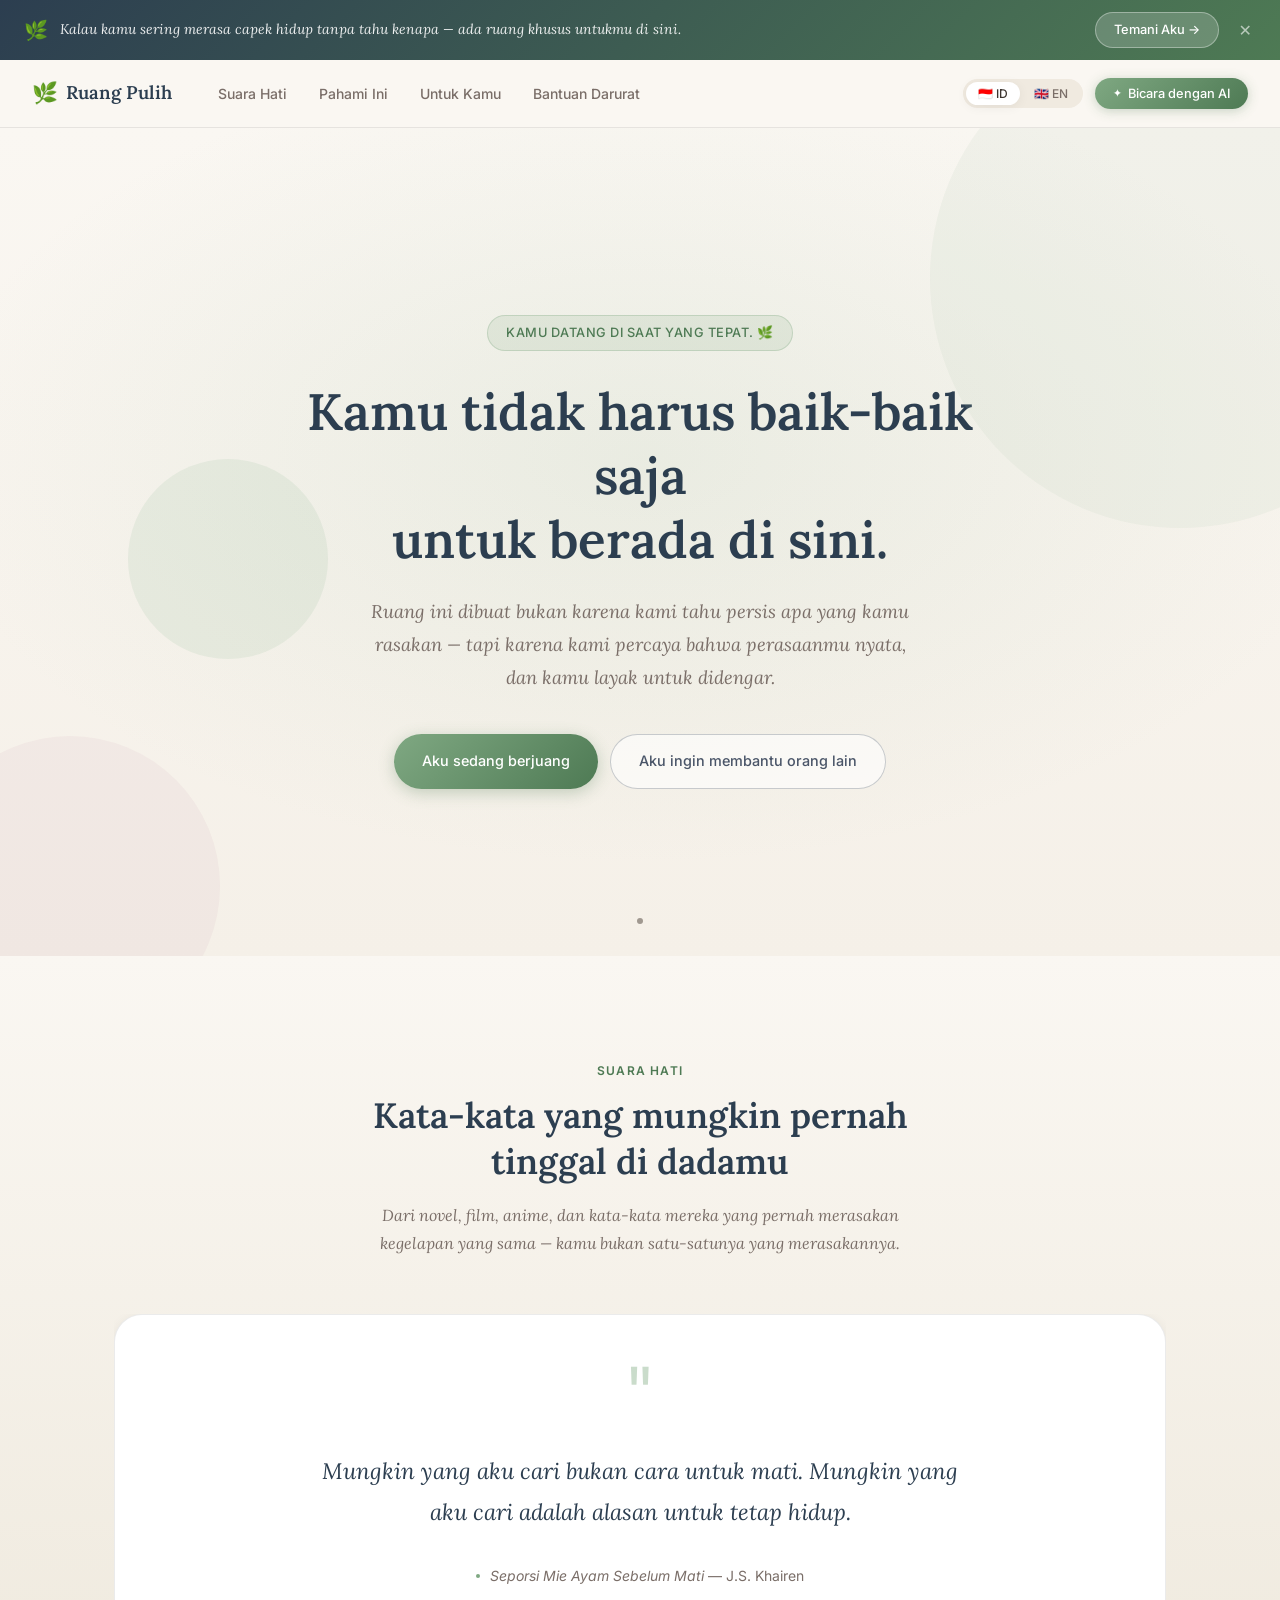
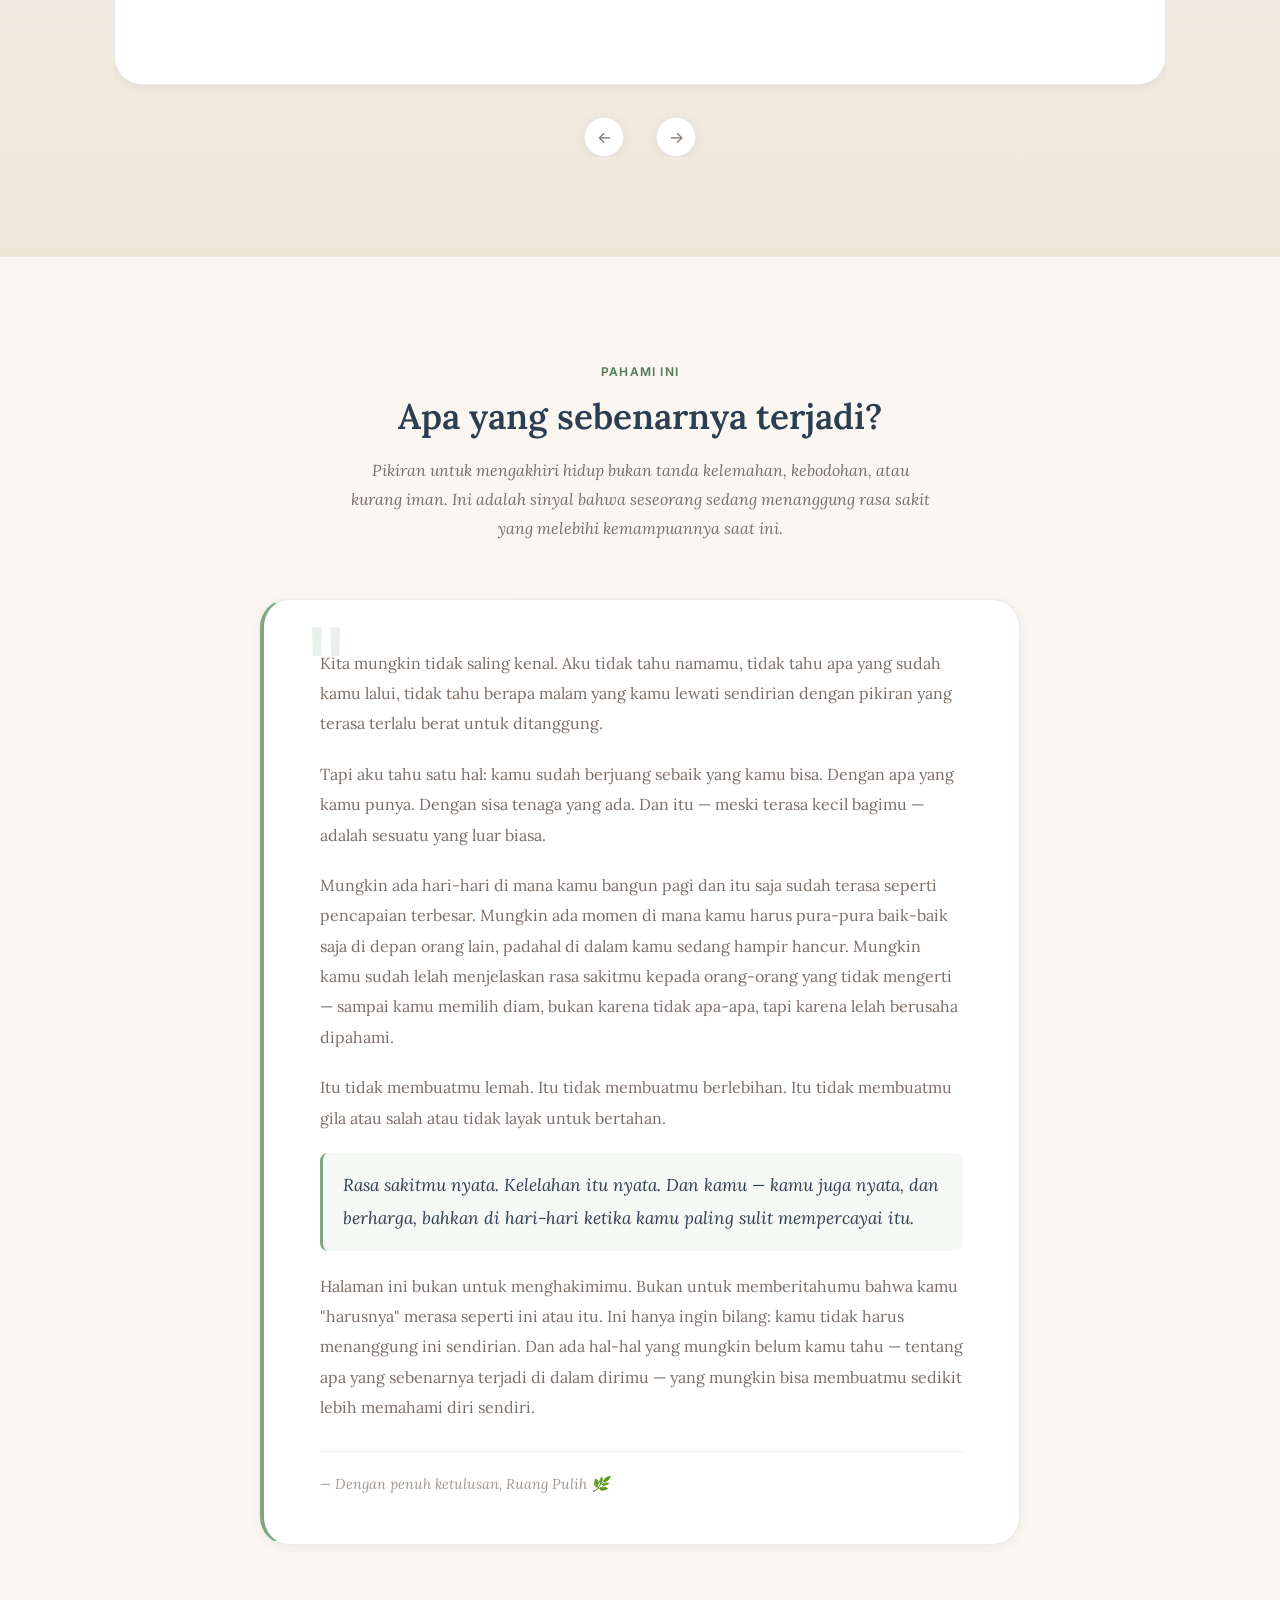
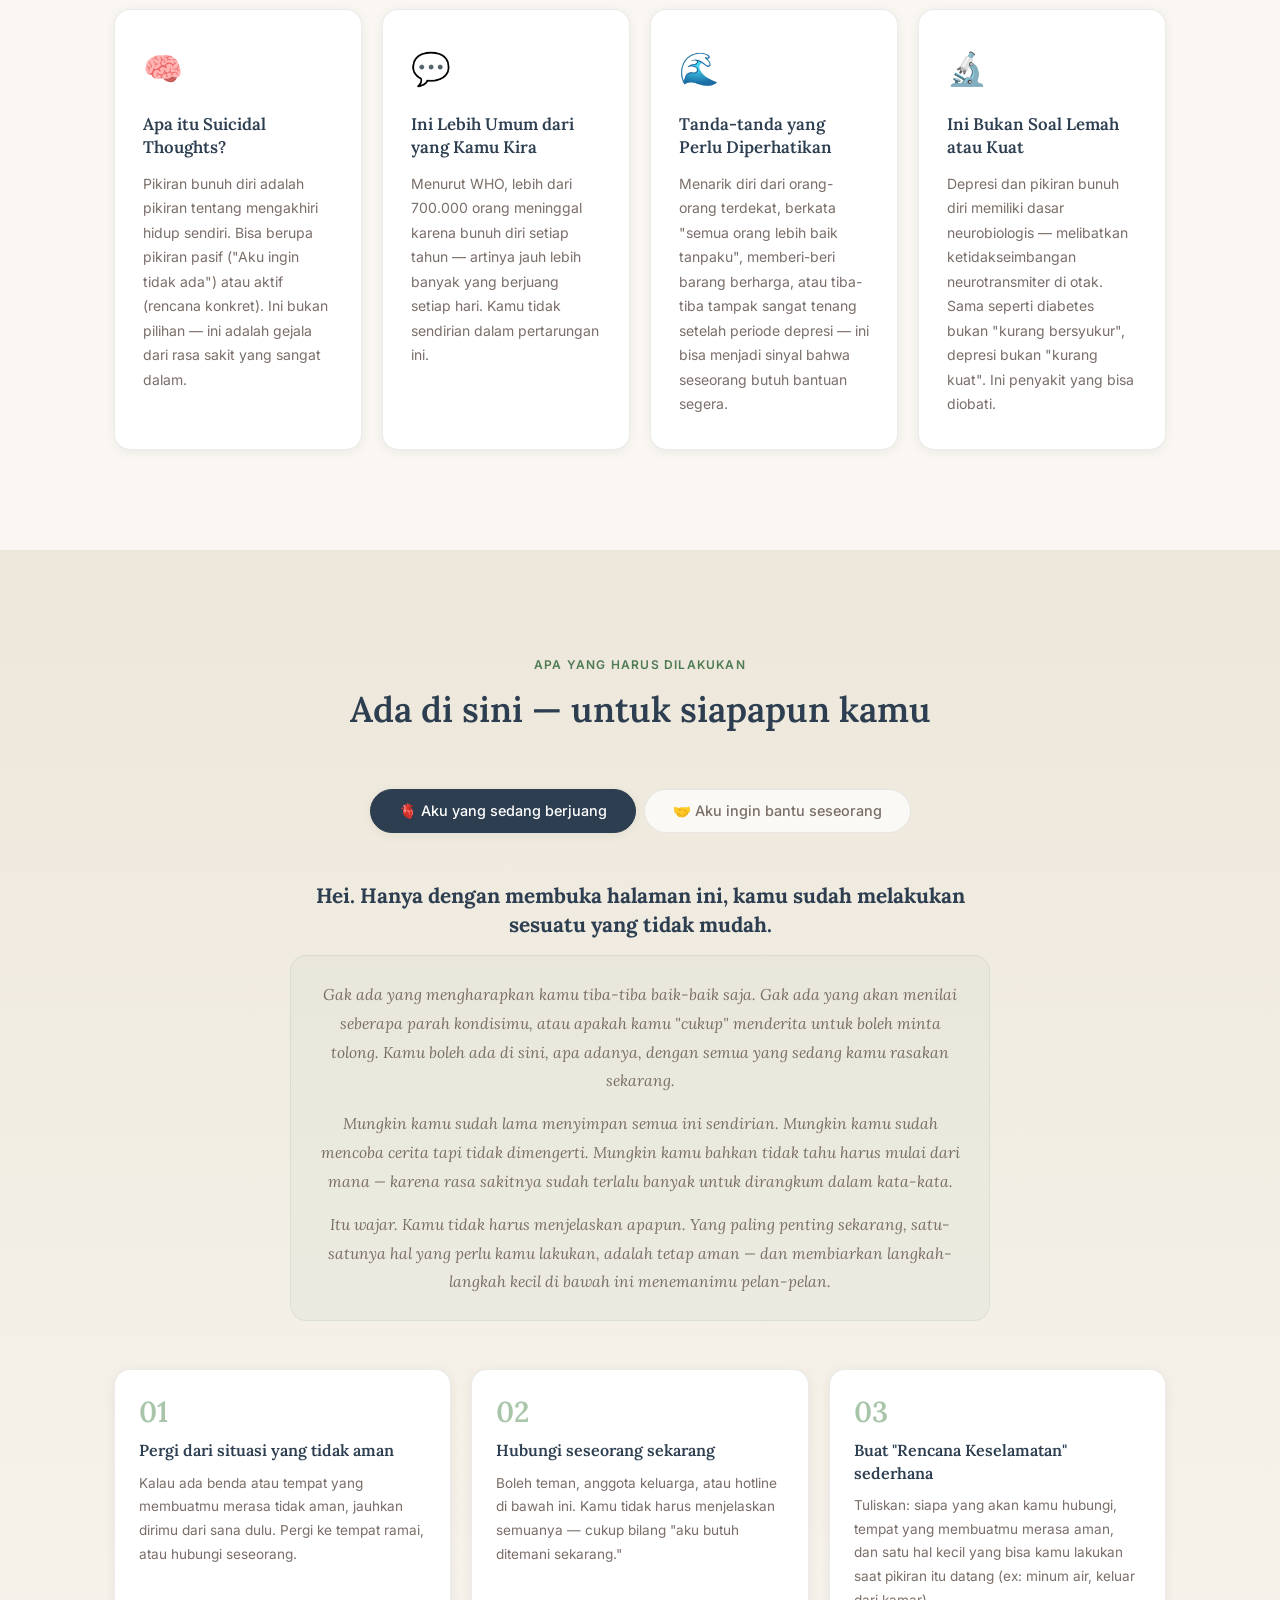
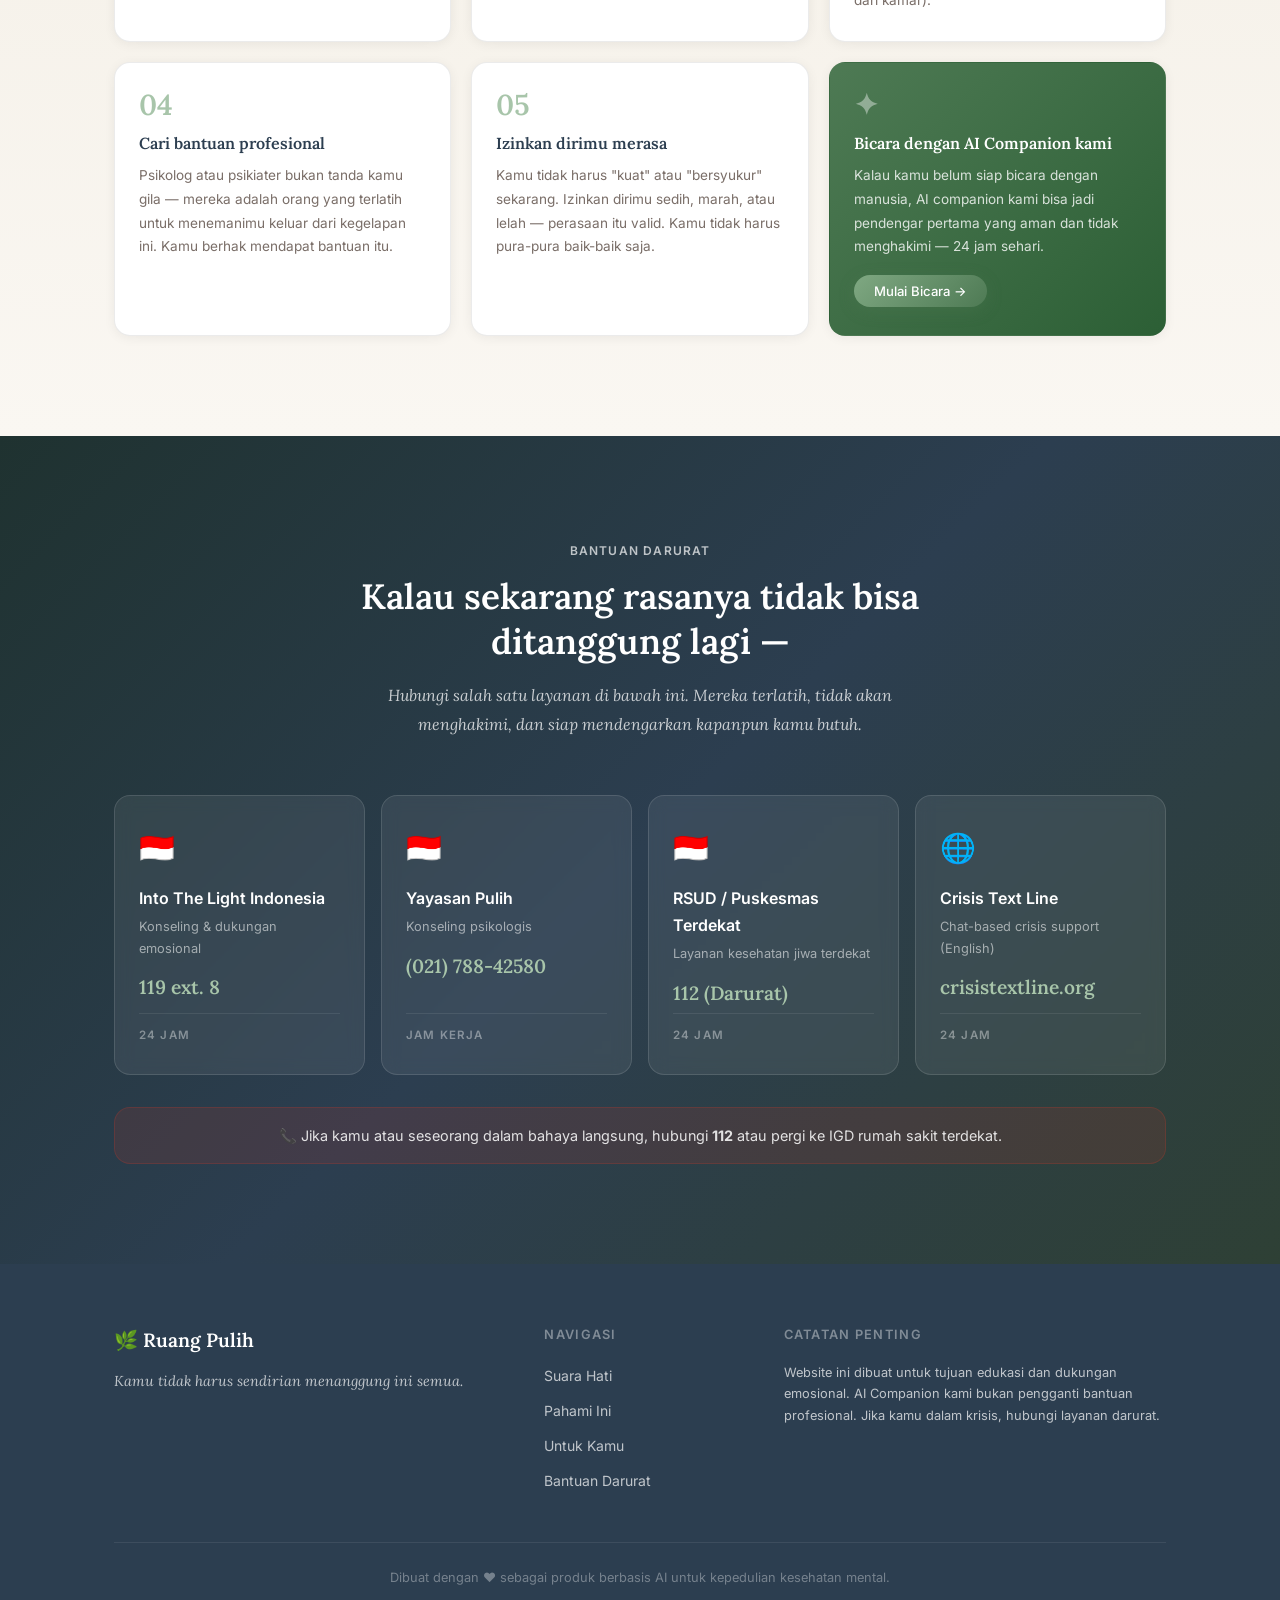
==== index.html @ d2ec0f0b "test live auto update" ====
<!DOCTYPE html>
<html lang="id">
<head>
  <meta charset="UTF-8" />
  <meta name="viewport" content="width=device-width, initial-scale=1.0"/>
  <title id="page-title">Ruang Pulih — Kamu Tidak Sendiri</title>
  <link rel="preconnect" href="https://fonts.googleapis.com">
  <link href="https://fonts.googleapis.com/css2?family=Lora:ital,wght@0,400;0,600;1,400&family=Inter:wght@300;400;500;600&display=swap" rel="stylesheet">
  <link rel="stylesheet" href="style.css">
</head>
<body>

  <!-- =============================================
       PASSIVE SUICIDAL THOUGHTS BANNER (PLACEHOLDER)
       ============================================= -->
  <div id="passive-banner" class="passive-banner">
    <div class="passive-banner__inner">
      <span class="passive-banner__icon">🌿</span>
      <p class="passive-banner__text" data-id="banner-text">
        Kalau kamu sering merasa capek hidup tanpa tahu kenapa — ada ruang khusus untukmu di sini.
      </p>
      <a href="/companion" class="passive-banner__btn" id="passive-banner-btn" data-id="banner-btn">
        Temani Aku →
      </a>
    </div>
    <button class="passive-banner__close" id="banner-close" aria-label="Tutup">✕</button>
  </div>

  <!-- =============================================
       NAVBAR
       ============================================= -->
  <nav class="navbar" id="navbar">
    <div class="navbar__logo">
      <span class="logo-leaf">🌿</span>
      <span class="logo-text">Ruang Pulih</span>
    </div>
    <ul class="navbar__links">
      <li><a href="#section-quotes" data-id="nav-quotes">Suara Hati</a></li>
      <li><a href="#section-edu" data-id="nav-edu">Pahami Ini</a></li>
      <li><a href="#section-forothers" data-id="nav-forothers">Untuk Kamu</a></li>
      <li><a href="#section-hotline" data-id="nav-hotline">Bantuan Darurat</a></li>
    </ul>
    <div class="navbar__actions">
      <!-- Language Toggle -->
      <div class="lang-toggle" id="lang-toggle" title="Ganti Bahasa / Switch Language">
        <button class="lang-btn active" id="btn-id" onclick="setLang('id')">🇮🇩 ID</button>
        <button class="lang-btn" id="btn-en" onclick="setLang('en')">🇬🇧 EN</button>
      </div>
      <!-- AI Chat Button -->
      <button class="ai-chat-trigger" id="ai-chat-trigger" data-id="ai-btn">
        <span>✦</span> <span data-id="ai-btn-label">Bicara dengan AI</span>
      </button>
    </div>
    <button class="navbar__hamburger" id="hamburger">☰</button>
  </nav>

  <!-- Mobile Menu -->
  <div class="mobile-menu" id="mobile-menu">
    <ul>
      <li><a href="#section-quotes" data-id="nav-quotes">Suara Hati</a></li>
      <li><a href="#section-edu" data-id="nav-edu">Pahami Ini</a></li>
      <li><a href="#section-forothers" data-id="nav-forothers">Untuk Kamu</a></li>
      <li><a href="#section-hotline" data-id="nav-hotline">Bantuan Darurat</a></li>
    </ul>
    <div class="mobile-lang">
      <button onclick="setLang('id')">🇮🇩 Bahasa Indonesia</button>
      <button onclick="setLang('en')">🇬🇧 English</button>
    </div>
  </div>

  <!-- =============================================
       HERO SECTION
       ============================================= -->
  <section class="hero" id="home">
    <div class="hero__bg-circles">
      <div class="circle c1"></div>
      <div class="circle c2"></div>
      <div class="circle c3"></div>
    </div>
    <div class="hero__content">
      <div class="hero__tag" data-id="hero-tag">Kamu datang di saat yang tepat. 🌿</div>
      <h1 class="hero__title" data-id="hero-title">
        Kamu tidak harus baik-baik saja<br>untuk berada di sini.
      </h1>
      <p class="hero__subtitle" data-id="hero-subtitle">
        Ruang ini dibuat bukan karena kami tahu persis apa yang kamu rasakan —
        tapi karena kami percaya bahwa perasaanmu nyata, dan kamu layak untuk didengar.
      </p>
      <div class="hero__cta-group">
        <a href="#section-forothers" class="btn btn--primary" data-id="hero-cta1">Aku sedang berjuang</a>
        <a href="#section-forothers" class="btn btn--ghost" data-id="hero-cta2">Aku ingin membantu orang lain</a>
      </div>
    </div>
    <div class="hero__scroll-hint">
      <span class="scroll-dot"></span>
    </div>
  </section>

  <!-- =============================================
       QUOTES SECTION
       ============================================= -->
  <section class="section-quotes" id="section-quotes">
    <div class="container">
      <div class="section-header">
        <div class="section-label" data-id="quotes-label">Suara Hati</div>
        <h2 class="section-title" data-id="quotes-title">
          Kata-kata yang mungkin pernah tinggal di dadamu
        </h2>
        <p class="section-desc" data-id="quotes-desc">
          Dari novel, film, anime, dan kata-kata mereka yang pernah merasakan kegelapan yang sama —
          kamu bukan satu-satunya yang merasakannya.
        </p>
      </div>

      <div class="quotes-carousel">
        <div class="quotes-track" id="quotes-track">

          <!-- Quote 1 — Seporsi Mie Ayam Sebelum Mati -->
          <div class="quote-card">
            <div class="quote-card__icon">"</div>
            <p class="quote-card__text" data-id="q1-text">
              Mungkin yang aku cari bukan cara untuk mati.
              Mungkin yang aku cari adalah alasan untuk tetap hidup.
            </p>
            <div class="quote-card__source">
              <span class="source-dot"></span>
              <span data-id="q1-src"><em>Seporsi Mie Ayam Sebelum Mati</em> — J.S. Khairen</span>
            </div>
          </div>

          <!-- Quote 2 — Your Lie in April (Shigatsu wa Kimi no Uso) -->
          <div class="quote-card">
            <div class="quote-card__icon">"</div>
            <p class="quote-card__text" data-id="q2-text">
              Aku merasa seperti tenggelam di bawah cahaya bulan —
              terlihat cantik dari jauh, tapi tak ada yang tahu betapa dinginnya air di sini.
            </p>
            <div class="quote-card__source">
              <span class="source-dot"></span>
              <span data-id="q2-src"><em>Your Lie in April</em> — Kaori Miyazono</span>
            </div>
          </div>

          <!-- Quote 3 — The Perks of Being a Wallflower -->
          <div class="quote-card">
            <div class="quote-card__icon">"</div>
            <p class="quote-card__text" data-id="q3-text">
              Bahkan di tengah segalanya yang terasa hancur,
              kamu masih ada di sini. Dan itu bukan hal kecil.
            </p>
            <div class="quote-card__source">
              <span class="source-dot"></span>
              <span data-id="q3-src"><em>The Perks of Being a Wallflower</em> — Stephen Chbosky</span>
            </div>
          </div>

          <!-- Quote 4 — Fyodor Dostoevsky -->
          <div class="quote-card">
            <div class="quote-card__icon">"</div>
            <p class="quote-card__text" data-id="q4-text">
              Mencintai kehidupan lebih dari maknanya —
              itulah setengah dari keberanian yang kamu butuhkan untuk terus berjalan.
            </p>
            <div class="quote-card__source">
              <span class="source-dot"></span>
              <span data-id="q4-src"><em>The Brothers Karamazov</em> — Fyodor Dostoevsky</span>
            </div>
          </div>

          <!-- Quote 5 — Neon Genesis Evangelion -->
          <div class="quote-card">
            <div class="quote-card__icon">"</div>
            <p class="quote-card__text" data-id="q5-text">
              Dunia ini tidak sempurna. Tapi ia masih ada untukmu —
              dan selama itu, kamu masih punya kemungkinan.
            </p>
            <div class="quote-card__source">
              <span class="source-dot"></span>
              <span data-id="q5-src"><em>Neon Genesis Evangelion</em> — Rei Ayanami</span>
            </div>
          </div>

        </div>
        <div class="quotes-nav">
          <button class="q-prev" id="q-prev">←</button>
          <div class="q-dots" id="q-dots"></div>
          <button class="q-next" id="q-next">→</button>
        </div>
      </div>
    </div>
  </section>

  <!-- =============================================
       EDUCATION SECTION
       ============================================= -->
  <section class="section-edu" id="section-edu">
    <div class="container">
      <div class="section-header">
        <div class="section-label" data-id="edu-label">Pahami Ini</div>
        <h2 class="section-title" data-id="edu-title">Apa yang sebenarnya terjadi?</h2>
        <p class="section-desc" data-id="edu-desc">
          Pikiran untuk mengakhiri hidup bukan tanda kelemahan, kebodohan, atau kurang iman.
          Ini adalah sinyal bahwa seseorang sedang menanggung rasa sakit yang melebihi kemampuannya saat ini.
        </p>
      </div>

      <!-- OPEN LETTER BLOCK -->
      <div class="open-letter">
        <div class="open-letter__inner">
          <p class="open-letter__line" data-id="letter-p1">
            Kita mungkin tidak saling kenal. Aku tidak tahu namamu, tidak tahu apa yang sudah kamu lalui, tidak tahu berapa malam yang kamu lewati sendirian dengan pikiran yang terasa terlalu berat untuk ditanggung.
          </p>
          <p class="open-letter__line" data-id="letter-p2">
            Tapi aku tahu satu hal: kamu sudah berjuang sebaik yang kamu bisa. Dengan apa yang kamu punya. Dengan sisa tenaga yang ada. Dan itu — meski terasa kecil bagimu — adalah sesuatu yang luar biasa.
          </p>
          <p class="open-letter__line" data-id="letter-p3">
            Mungkin ada hari-hari di mana kamu bangun pagi dan itu saja sudah terasa seperti pencapaian terbesar. Mungkin ada momen di mana kamu harus pura-pura baik-baik saja di depan orang lain, padahal di dalam kamu sedang hampir hancur. Mungkin kamu sudah lelah menjelaskan rasa sakitmu kepada orang-orang yang tidak mengerti — sampai kamu memilih diam, bukan karena tidak apa-apa, tapi karena lelah berusaha dipahami.
          </p>
          <p class="open-letter__line" data-id="letter-p4">
            Itu tidak membuatmu lemah. Itu tidak membuatmu berlebihan. Itu tidak membuatmu gila atau salah atau tidak layak untuk bertahan.
          </p>
          <p class="open-letter__line open-letter__line--highlight" data-id="letter-p5">
            Rasa sakitmu nyata. Kelelahan itu nyata. Dan kamu — kamu juga nyata, dan berharga, bahkan di hari-hari ketika kamu paling sulit mempercayai itu.
          </p>
          <p class="open-letter__line" data-id="letter-p6">
            Halaman ini bukan untuk menghakimimu. Bukan untuk memberitahumu bahwa kamu "harusnya" merasa seperti ini atau itu. Ini hanya ingin bilang: kamu tidak harus menanggung ini sendirian. Dan ada hal-hal yang mungkin belum kamu tahu — tentang apa yang sebenarnya terjadi di dalam dirimu — yang mungkin bisa membuatmu sedikit lebih memahami diri sendiri.
          </p>
          <div class="open-letter__sig" data-id="letter-sig">— Dengan penuh ketulusan, Ruang Pulih 🌿</div>
        </div>
      </div>

      <div class="edu-cards">
        <div class="edu-card" data-delay="0">
          <div class="edu-card__icon">🧠</div>
          <h3 data-id="edu1-title">Apa itu Suicidal Thoughts?</h3>
          <p data-id="edu1-desc">
            Pikiran bunuh diri adalah pikiran tentang mengakhiri hidup sendiri. Bisa berupa pikiran pasif
            ("Aku ingin tidak ada") atau aktif (rencana konkret). Ini bukan pilihan — ini adalah gejala
            dari rasa sakit yang sangat dalam.
          </p>
        </div>
        <div class="edu-card" data-delay="100">
          <div class="edu-card__icon">💬</div>
          <h3 data-id="edu2-title">Ini Lebih Umum dari yang Kamu Kira</h3>
          <p data-id="edu2-desc">
            Menurut WHO, lebih dari 700.000 orang meninggal karena bunuh diri setiap tahun —
            artinya jauh lebih banyak yang berjuang setiap hari. Kamu tidak sendirian dalam pertarungan ini.
          </p>
        </div>
        <div class="edu-card" data-delay="200">
          <div class="edu-card__icon">🌊</div>
          <h3 data-id="edu3-title">Tanda-tanda yang Perlu Diperhatikan</h3>
          <p data-id="edu3-desc">
            Menarik diri dari orang-orang terdekat, berkata "semua orang lebih baik tanpaku",
            memberi-beri barang berharga, atau tiba-tiba tampak sangat tenang setelah periode depresi —
            ini bisa menjadi sinyal bahwa seseorang butuh bantuan segera.
          </p>
        </div>
        <div class="edu-card" data-delay="300">
          <div class="edu-card__icon">🔬</div>
          <h3 data-id="edu4-title">Ini Bukan Soal Lemah atau Kuat</h3>
          <p data-id="edu4-desc">
            Depresi dan pikiran bunuh diri memiliki dasar neurobiologis — melibatkan ketidakseimbangan
            neurotransmiter di otak. Sama seperti diabetes bukan "kurang bersyukur",
            depresi bukan "kurang kuat". Ini penyakit yang bisa diobati.
          </p>
        </div>
      </div>
    </div>
  </section>

  <!-- =============================================
       FOR OTHERS / FOR SELF — DUAL TABS SECTION
       ============================================= -->
  <section class="section-forothers" id="section-forothers">
    <div class="container">
      <div class="section-header">
        <div class="section-label" data-id="action-label">Apa yang Harus Dilakukan</div>
        <h2 class="section-title" data-id="action-title">Ada di sini — untuk siapapun kamu</h2>
      </div>

      <div class="tab-group">
        <div class="tab-btns">
          <button class="tab-btn active" id="tab-self" onclick="switchTab('self')" data-id="tab-self-label">
            🫀 Aku yang sedang berjuang
          </button>
          <button class="tab-btn" id="tab-others" onclick="switchTab('others')" data-id="tab-others-label">
            🤝 Aku ingin bantu seseorang
          </button>
        </div>

        <!-- TAB: SELF -->
        <div class="tab-content active" id="tab-content-self">
          <div class="tab-content__intro tab-content__intro--wide">
            <h3 data-id="self-intro-title">Hei. Hanya dengan membuka halaman ini, kamu sudah melakukan sesuatu yang tidak mudah.</h3>
            <div class="self-intro-body">
              <p data-id="self-intro-p1">
                Gak ada yang mengharapkan kamu tiba-tiba baik-baik saja. Gak ada yang akan menilai seberapa parah kondisimu, atau apakah kamu "cukup" menderita untuk boleh minta tolong. Kamu boleh ada di sini, apa adanya, dengan semua yang sedang kamu rasakan sekarang.
              </p>
              <p data-id="self-intro-p2">
                Mungkin kamu sudah lama menyimpan semua ini sendirian. Mungkin kamu sudah mencoba cerita tapi tidak dimengerti. Mungkin kamu bahkan tidak tahu harus mulai dari mana — karena rasa sakitnya sudah terlalu banyak untuk dirangkum dalam kata-kata.
              </p>
              <p data-id="self-intro-p3">
                Itu wajar. Kamu tidak harus menjelaskan apapun. Yang paling penting sekarang, satu-satunya hal yang perlu kamu lakukan, adalah tetap aman — dan membiarkan langkah-langkah kecil di bawah ini menemanimu pelan-pelan.
              </p>
            </div>
          </div>
          <div class="steps-grid">
            <div class="step-card">
              <div class="step-num">01</div>
              <h4 data-id="self-s1-title">Pergi dari situasi yang tidak aman</h4>
              <p data-id="self-s1-desc">Kalau ada benda atau tempat yang membuatmu merasa tidak aman, jauhkan dirimu dari sana dulu. Pergi ke tempat ramai, atau hubungi seseorang.</p>
            </div>
            <div class="step-card">
              <div class="step-num">02</div>
              <h4 data-id="self-s2-title">Hubungi seseorang sekarang</h4>
              <p data-id="self-s2-desc">Boleh teman, anggota keluarga, atau hotline di bawah ini. Kamu tidak harus menjelaskan semuanya — cukup bilang "aku butuh ditemani sekarang."</p>
            </div>
            <div class="step-card">
              <div class="step-num">03</div>
              <h4 data-id="self-s3-title">Buat "Rencana Keselamatan" sederhana</h4>
              <p data-id="self-s3-desc">Tuliskan: siapa yang akan kamu hubungi, tempat yang membuatmu merasa aman, dan satu hal kecil yang bisa kamu lakukan saat pikiran itu datang (ex: minum air, keluar dari kamar).</p>
            </div>
            <div class="step-card">
              <div class="step-num">04</div>
              <h4 data-id="self-s4-title">Cari bantuan profesional</h4>
              <p data-id="self-s4-desc">Psikolog atau psikiater bukan tanda kamu gila — mereka adalah orang yang terlatih untuk menemanimu keluar dari kegelapan ini. Kamu berhak mendapat bantuan itu.</p>
            </div>
            <div class="step-card">
              <div class="step-num">05</div>
              <h4 data-id="self-s5-title">Izinkan dirimu merasa</h4>
              <p data-id="self-s5-desc">Kamu tidak harus "kuat" atau "bersyukur" sekarang. Izinkan dirimu sedih, marah, atau lelah — perasaan itu valid. Kamu tidak harus pura-pura baik-baik saja.</p>
            </div>
            <div class="step-card step-card--highlight">
              <div class="step-num">✦</div>
              <h4 data-id="self-s6-title">Bicara dengan AI Companion kami</h4>
              <p data-id="self-s6-desc">Kalau kamu belum siap bicara dengan manusia, AI companion kami bisa jadi pendengar pertama yang aman dan tidak menghakimi — 24 jam sehari.</p>
              <button class="btn btn--primary btn--sm" onclick="openAIChat()" data-id="self-s6-btn">Mulai Bicara →</button>
            </div>
          </div>
        </div>

        <!-- TAB: OTHERS -->
        <div class="tab-content" id="tab-content-others">
          <div class="tab-content__intro">
            <h3 data-id="others-intro-title">Kamu peduli — dan itu sudah luar biasa.</h3>
            <p data-id="others-intro-desc">
              Tidak mudah menyaksikan seseorang yang kamu sayangi berjuang.
              Berikut adalah hal-hal yang bisa kamu lakukan — dan yang harus kamu hindari.
            </p>
          </div>
          <div class="steps-grid">
            <div class="step-card step-card--do">
              <div class="step-badge step-badge--do">✓ Lakukan</div>
              <h4 data-id="oth-d1-title">Dengarkan tanpa menghakimi</h4>
              <p data-id="oth-d1-desc">Kamu tidak perlu punya jawaban. Cukup ada — tanpa menyela, tanpa memvalidasi, tanpa berkata "tapi kamu punya banyak yang harus disyukuri." Cukup dengarkan.</p>
            </div>
            <div class="step-card step-card--do">
              <div class="step-badge step-badge--do">✓ Lakukan</div>
              <h4 data-id="oth-d2-title">Tanya langsung dan dengan tenang</h4>
              <p data-id="oth-d2-desc">Penelitian membuktikan: menanyakan "apakah kamu punya pikiran untuk menyakiti dirimu sendiri?" tidak memicu pikiran itu. Justru memberinya ruang untuk jujur.</p>
            </div>
            <div class="step-card step-card--do">
              <div class="step-badge step-badge--do">✓ Lakukan</div>
              <h4 data-id="oth-d3-title">Bantu akses bantuan profesional</h4>
              <p data-id="oth-d3-desc">Tawari untuk menemani mereka ke psikolog, atau bantu mereka menghubungi hotline. Kadang hambatan terbesar adalah tidak tahu harus mulai dari mana.</p>
            </div>
            <div class="step-card step-card--dont">
              <div class="step-badge step-badge--dont">✗ Hindari</div>
              <h4 data-id="oth-x1-title">Jangan remehkan atau bandingkan</h4>
              <p data-id="oth-x1-desc">Kalimat seperti "banyak yang lebih susah dari kamu" atau "itu cuma lebay" bisa membuat mereka semakin merasa tidak layak untuk ditolong.</p>
            </div>
            <div class="step-card step-card--dont">
              <div class="step-badge step-badge--dont">✗ Hindari</div>
              <h4 data-id="oth-x2-title">Jangan tinggalkan sendirian jika krisis</h4>
              <p data-id="oth-x2-desc">Kalau kamu merasa mereka dalam bahaya sekarang, jangan pergi. Tetap bersama mereka, atau hubungi layanan darurat jika perlu.</p>
            </div>
            <div class="step-card step-card--dont">
              <div class="step-badge step-badge--dont">✗ Hindari</div>
              <h4 data-id="oth-x3-title">Jangan menanggungnya sendirian</h4>
              <p data-id="oth-x3-desc">Kamu juga berhak mendapat dukungan. Membantu seseorang yang sedang krisis bisa sangat melelahkan — cari komunitas atau konselor untuk dirimu sendiri juga.</p>
            </div>
          </div>
        </div>
      </div>
    </div>
  </section>

  <!-- =============================================
       HOTLINE SECTION
       ============================================= -->
  <section class="section-hotline" id="section-hotline">
    <div class="container">
      <div class="section-header section-header--light">
        <div class="section-label section-label--light" data-id="hotline-label">Bantuan Darurat</div>
        <h2 class="section-title section-title--light" data-id="hotline-title">
          Kalau sekarang rasanya tidak bisa ditanggung lagi —
        </h2>
        <p class="section-desc section-desc--light" data-id="hotline-desc">
          Hubungi salah satu layanan di bawah ini. Mereka terlatih, tidak akan menghakimi,
          dan siap mendengarkan kapanpun kamu butuh.
        </p>
      </div>

      <div class="hotline-cards">
        <div class="hotline-card">
          <div class="hotline-card__flag">🇮🇩</div>
          <div class="hotline-card__info">
            <h4>Into The Light Indonesia</h4>
            <p data-id="hl1-desc">Konseling &amp; dukungan emosional</p>
            <a href="tel:119" class="hotline-num">119 ext. 8</a>
          </div>
          <div class="hotline-card__avail" data-id="hl-24h">24 Jam</div>
        </div>
        <div class="hotline-card">
          <div class="hotline-card__flag">🇮🇩</div>
          <div class="hotline-card__info">
            <h4>Yayasan Pulih</h4>
            <p data-id="hl2-desc">Konseling psikologis</p>
            <a href="tel:+6221788-42580" class="hotline-num">(021) 788-42580</a>
          </div>
          <div class="hotline-card__avail" data-id="hl-office">Jam Kerja</div>
        </div>
        <div class="hotline-card">
          <div class="hotline-card__flag">🇮🇩</div>
          <div class="hotline-card__info">
            <h4>RSUD / Puskesmas Terdekat</h4>
            <p data-id="hl3-desc">Layanan kesehatan jiwa terdekat</p>
            <a href="tel:112" class="hotline-num">112 (Darurat)</a>
          </div>
          <div class="hotline-card__avail" data-id="hl-24h">24 Jam</div>
        </div>
        <div class="hotline-card">
          <div class="hotline-card__flag">🌐</div>
          <div class="hotline-card__info">
            <h4>Crisis Text Line</h4>
            <p data-id="hl4-desc">Chat-based crisis support (English)</p>
            <a href="https://www.crisistextline.org" target="_blank" class="hotline-num">crisistextline.org</a>
          </div>
          <div class="hotline-card__avail" data-id="hl-24h">24 Jam</div>
        </div>
      </div>

      <div class="hotline-note" data-id="hotline-note">
        📞 Jika kamu atau seseorang dalam bahaya langsung, hubungi <strong>112</strong> atau pergi ke IGD rumah sakit terdekat.
      </div>
    </div>
  </section>

  <!-- =============================================
       AI CHAT COMPANION (FLOATING)
       ============================================= -->
  <div class="ai-chat-panel" id="ai-chat-panel">
    <div class="ai-chat__header">
      <div class="ai-chat__title">
        <span class="ai-status-dot"></span>
        <span data-id="ai-panel-title">AI Companion — Ruang Pulih</span>
      </div>
      <button class="ai-chat__close" onclick="closeAIChat()">✕</button>
    </div>
    <div class="ai-chat__messages" id="ai-messages">
      <div class="ai-msg ai-msg--bot">
        <p data-id="ai-welcome">Hei 🌿 Aku di sini. Kamu tidak harus menjelaskan semuanya — ceritakan saja apa yang kamu mau. Aku mendengarkan.</p>
      </div>
    </div>
    <div class="ai-chat__disclaimer" data-id="ai-disclaimer">
      ⚠️ AI ini bukan pengganti bantuan profesional. Jika kamu dalam bahaya, hubungi 119 ext. 8 sekarang.
    </div>
    <div class="ai-chat__input-row">
      <input type="text" id="ai-input" class="ai-chat__input" placeholder="Cerita di sini..." data-id-placeholder="ai-input-placeholder" />
      <button class="ai-chat__send" onclick="sendAIMessage()">↑</button>
    </div>
  </div>

  <!-- Floating AI Button (mobile) -->
  <button class="ai-fab" id="ai-fab" onclick="openAIChat()" aria-label="Buka AI Chat">
    <span>✦</span>
  </button>

  <!-- =============================================
       FOOTER
       ============================================= -->
  <footer class="footer">
    <div class="container">
      <div class="footer__grid">
        <div class="footer__brand">
          <div class="footer__logo">🌿 Ruang Pulih</div>
          <p data-id="footer-tagline">Kamu tidak harus sendirian menanggung ini semua.</p>
        </div>
        <div class="footer__links">
          <h5 data-id="footer-nav-label">Navigasi</h5>
          <ul>
            <li><a href="#section-quotes" data-id="nav-quotes">Suara Hati</a></li>
            <li><a href="#section-edu" data-id="nav-edu">Pahami Ini</a></li>
            <li><a href="#section-forothers" data-id="nav-forothers">Untuk Kamu</a></li>
            <li><a href="#section-hotline" data-id="nav-hotline">Bantuan Darurat</a></li>
          </ul>
        </div>
        <div class="footer__disclaimer">
          <h5 data-id="footer-disc-title">Catatan Penting</h5>
          <p data-id="footer-disc-text">
            Website ini dibuat untuk tujuan edukasi dan dukungan emosional.
            AI Companion kami bukan pengganti bantuan profesional.
            Jika kamu dalam krisis, hubungi layanan darurat.
          </p>
        </div>
      </div>
      <div class="footer__bottom">
        <p data-id="footer-copy">Dibuat dengan ❤️ sebagai produk berbasis AI untuk kepedulian kesehatan mental.</p>
      </div>
    </div>
  </footer>

  <script src="script.js"></script>
</body>
</html>
---- style.css ----
/* ================================================
   RUANG PULIH — Suicide Prevention Website
   CSS Stylesheet
   Palette: Sage greens, dusty mauves, warm creams
   Font: Lora (serif) + Inter (sans)
   ================================================ */

/* ---------- CSS VARIABLES ---------- */
:root {
  --cream:       #FAF7F2;
  --cream-dark:  #F0EAE0;
  --sage:        #7FA882;
  --sage-light:  #A8C5AA;
  --sage-dark:   #4E7A54;
  --mauve:       #A07080;
  --mauve-light: #C9A0B0;
  --navy:        #2C3E50;
  --navy-soft:   #4A5568;
  --text-main:   #3D3530;
  --text-soft:   #7A6E68;
  --text-muted:  #A09890;
  --white:       #FFFFFF;
  --danger:      #C0392B;
  --do-green:    #2E7D52;
  --dont-red:    #9B3A3A;
  --border:      rgba(0,0,0,0.08);
  --shadow-sm:   0 2px 12px rgba(0,0,0,0.06);
  --shadow-md:   0 8px 32px rgba(0,0,0,0.10);
  --shadow-lg:   0 20px 60px rgba(0,0,0,0.14);
  --radius-sm:   8px;
  --radius-md:   16px;
  --radius-lg:   28px;
  --transition:  0.3s ease;
  --font-serif:  'Lora', Georgia, serif;
  --font-sans:   'Inter', system-ui, sans-serif;
}

/* ---------- RESET ---------- */
*, *::before, *::after { box-sizing: border-box; margin: 0; padding: 0; }
html { scroll-behavior: smooth; font-size: 16px; }
body {
  font-family: var(--font-sans);
  background-color: var(--cream);
  color: var(--text-main);
  line-height: 1.7;
  overflow-x: hidden;
}
a { text-decoration: none; color: inherit; }
ul { list-style: none; }
img { max-width: 100%; display: block; }
button { cursor: pointer; border: none; background: none; font-family: inherit; }

/* ---------- CONTAINER ---------- */
.container {
  max-width: 1100px;
  margin: 0 auto;
  padding: 0 24px;
}

/* ================================================
   PASSIVE BANNER
   ================================================ */
.passive-banner {
  position: sticky;
  top: 0;
  z-index: 1000;
  background: linear-gradient(135deg, #2C3E50 0%, #4E7A54 100%);
  display: flex;
  align-items: center;
  justify-content: space-between;
  padding: 12px 24px;
  gap: 16px;
}
.passive-banner__inner {
  display: flex;
  align-items: center;
  gap: 12px;
  flex: 1;
  flex-wrap: wrap;
}
.passive-banner__icon { font-size: 1.2rem; }
.passive-banner__text {
  color: rgba(255,255,255,0.90);
  font-size: 0.875rem;
  font-family: var(--font-serif);
  font-style: italic;
  flex: 1;
  min-width: 200px;
}
.passive-banner__btn {
  background: rgba(255,255,255,0.18);
  border: 1px solid rgba(255,255,255,0.35);
  color: #fff;
  padding: 6px 18px;
  border-radius: 100px;
  font-size: 0.8rem;
  font-weight: 500;
  white-space: nowrap;
  transition: var(--transition);
}
.passive-banner__btn:hover {
  background: rgba(255,255,255,0.30);
  transform: translateX(2px);
}
.passive-banner__close {
  color: rgba(255,255,255,0.6);
  font-size: 1rem;
  padding: 4px;
  line-height: 1;
  transition: var(--transition);
  flex-shrink: 0;
}
.passive-banner__close:hover { color: #fff; }

/* ================================================
   NAVBAR
   ================================================ */
.navbar {
  position: sticky;
  top: 0;
  z-index: 999;
  background: rgba(250, 247, 242, 0.92);
  backdrop-filter: blur(12px);
  -webkit-backdrop-filter: blur(12px);
  border-bottom: 1px solid var(--border);
  display: flex;
  align-items: center;
  padding: 0 32px;
  height: 68px;
  gap: 32px;
}
.navbar__logo {
  display: flex;
  align-items: center;
  gap: 8px;
  font-family: var(--font-serif);
  font-weight: 600;
  font-size: 1.15rem;
  color: var(--navy);
  flex-shrink: 0;
}
.logo-leaf { font-size: 1.3rem; }
.navbar__links {
  display: flex;
  gap: 4px;
  flex: 1;
}
.navbar__links a {
  font-size: 0.875rem;
  font-weight: 500;
  color: var(--text-soft);
  padding: 6px 14px;
  border-radius: 100px;
  transition: var(--transition);
}
.navbar__links a:hover {
  background: var(--cream-dark);
  color: var(--text-main);
}
.navbar__actions {
  display: flex;
  align-items: center;
  gap: 12px;
}
/* Language Toggle */
.lang-toggle {
  display: flex;
  background: var(--cream-dark);
  border-radius: 100px;
  padding: 3px;
  gap: 2px;
}
.lang-btn {
  font-size: 0.75rem;
  font-weight: 500;
  padding: 4px 12px;
  border-radius: 100px;
  color: var(--text-soft);
  transition: var(--transition);
}
.lang-btn.active {
  background: var(--white);
  color: var(--text-main);
  box-shadow: var(--shadow-sm);
}
/* AI Chat Trigger */
.ai-chat-trigger {
  display: flex;
  align-items: center;
  gap: 6px;
  background: linear-gradient(135deg, var(--sage) 0%, var(--sage-dark) 100%);
  color: #fff;
  font-size: 0.8rem;
  font-weight: 500;
  padding: 8px 18px;
  border-radius: 100px;
  transition: var(--transition);
  box-shadow: 0 2px 12px rgba(79,122,84,0.30);
}
.ai-chat-trigger span:first-child { font-size: 0.7rem; }
.ai-chat-trigger:hover {
  transform: translateY(-1px);
  box-shadow: 0 4px 20px rgba(79,122,84,0.40);
}
.navbar__hamburger {
  display: none;
  font-size: 1.4rem;
  color: var(--text-main);
  padding: 4px;
}

/* Mobile Menu */
.mobile-menu {
  display: none;
  position: fixed;
  top: 68px;
  left: 0; right: 0;
  background: var(--cream);
  border-bottom: 1px solid var(--border);
  padding: 20px 24px;
  z-index: 998;
  box-shadow: var(--shadow-md);
}
.mobile-menu.open { display: block; }
.mobile-menu ul { display: flex; flex-direction: column; gap: 4px; margin-bottom: 16px; }
.mobile-menu ul a {
  display: block;
  padding: 10px 14px;
  border-radius: var(--radius-sm);
  font-size: 0.95rem;
  color: var(--text-main);
}
.mobile-menu ul a:hover { background: var(--cream-dark); }
.mobile-lang { display: flex; gap: 8px; }
.mobile-lang button {
  flex: 1;
  padding: 8px;
  border-radius: var(--radius-sm);
  background: var(--cream-dark);
  font-size: 0.85rem;
  color: var(--text-main);
}

/* ================================================
   HERO
   ================================================ */
.hero {
  min-height: 92vh;
  display: flex;
  flex-direction: column;
  align-items: center;
  justify-content: center;
  text-align: center;
  padding: 80px 24px 60px;
  position: relative;
  overflow: hidden;
  background: radial-gradient(ellipse 80% 70% at 50% 40%, rgba(168,197,170,0.18) 0%, transparent 70%),
              linear-gradient(180deg, var(--cream) 0%, #F5F0E8 100%);
}
.hero__bg-circles {
  position: absolute;
  inset: 0;
  pointer-events: none;
}
.circle {
  position: absolute;
  border-radius: 50%;
  opacity: 0.12;
}
.c1 {
  width: 500px; height: 500px;
  background: var(--sage-light);
  top: -100px; right: -150px;
  animation: float1 8s ease-in-out infinite;
}
.c2 {
  width: 300px; height: 300px;
  background: var(--mauve-light);
  bottom: -80px; left: -80px;
  animation: float2 10s ease-in-out infinite;
}
.c3 {
  width: 200px; height: 200px;
  background: var(--sage);
  top: 40%; left: 10%;
  animation: float1 12s ease-in-out infinite reverse;
}
@keyframes float1 {
  0%, 100% { transform: translateY(0px) rotate(0deg); }
  50% { transform: translateY(-20px) rotate(5deg); }
}
@keyframes float2 {
  0%, 100% { transform: translateY(0px) rotate(0deg); }
  50% { transform: translateY(15px) rotate(-5deg); }
}

.hero__tag {
  display: inline-block;
  background: rgba(127,168,130,0.15);
  border: 1px solid rgba(127,168,130,0.30);
  color: var(--sage-dark);
  font-size: 0.8rem;
  font-weight: 500;
  padding: 6px 18px;
  border-radius: 100px;
  margin-bottom: 28px;
  letter-spacing: 0.04em;
  text-transform: uppercase;
}
.hero__title {
  font-family: var(--font-serif);
  font-size: clamp(2rem, 5vw, 3.2rem);
  font-weight: 600;
  color: var(--navy);
  line-height: 1.25;
  max-width: 720px;
  margin: 0 auto 24px;
}
.hero__subtitle {
  font-family: var(--font-serif);
  font-style: italic;
  font-size: clamp(1rem, 2vw, 1.15rem);
  color: var(--text-soft);
  max-width: 560px;
  margin: 0 auto 40px;
  line-height: 1.8;
}
.hero__cta-group {
  display: flex;
  gap: 12px;
  flex-wrap: wrap;
  justify-content: center;
}
.hero__scroll-hint {
  position: absolute;
  bottom: 32px;
  left: 50%;
  transform: translateX(-50%);
}
.scroll-dot {
  display: block;
  width: 6px; height: 6px;
  background: var(--text-muted);
  border-radius: 50%;
  animation: bounce 2s ease-in-out infinite;
}
@keyframes bounce {
  0%, 100% { transform: translateY(0); opacity: 0.4; }
  50% { transform: translateY(8px); opacity: 1; }
}

/* ================================================
   BUTTONS
   ================================================ */
.btn {
  display: inline-flex;
  align-items: center;
  gap: 8px;
  padding: 14px 28px;
  border-radius: 100px;
  font-size: 0.9rem;
  font-weight: 500;
  transition: var(--transition);
}
.btn--primary {
  background: linear-gradient(135deg, var(--sage) 0%, var(--sage-dark) 100%);
  color: #fff;
  box-shadow: 0 4px 16px rgba(79,122,84,0.30);
}
.btn--primary:hover {
  transform: translateY(-2px);
  box-shadow: 0 8px 24px rgba(79,122,84,0.40);
}
.btn--ghost {
  border: 1.5px solid rgba(44,62,80,0.25);
  color: var(--navy-soft);
  background: rgba(255,255,255,0.6);
}
.btn--ghost:hover {
  border-color: var(--sage);
  color: var(--sage-dark);
  background: rgba(127,168,130,0.08);
}
.btn--sm { padding: 8px 20px; font-size: 0.82rem; }

/* ================================================
   SECTION COMMONS
   ================================================ */
section { padding: 100px 0; }
.section-header { text-align: center; margin-bottom: 56px; }
.section-label {
  display: inline-block;
  color: var(--sage-dark);
  font-size: 0.75rem;
  font-weight: 600;
  letter-spacing: 0.1em;
  text-transform: uppercase;
  margin-bottom: 12px;
}
.section-title {
  font-family: var(--font-serif);
  font-size: clamp(1.6rem, 3.5vw, 2.2rem);
  font-weight: 600;
  color: var(--navy);
  max-width: 600px;
  margin: 0 auto 16px;
  line-height: 1.3;
}
.section-desc {
  font-size: 1rem;
  color: var(--text-soft);
  max-width: 580px;
  margin: 0 auto;
  font-family: var(--font-serif);
  font-style: italic;
  line-height: 1.8;
}
.section-label--light { color: rgba(255,255,255,0.7); }
.section-title--light { color: #fff; }
.section-desc--light { color: rgba(255,255,255,0.75); }

/* ================================================
   QUOTES SECTION
   ================================================ */
.section-quotes {
  background: linear-gradient(180deg, var(--cream) 0%, #EDE7DA 100%);
}
.quotes-carousel {
  position: relative;
  overflow: hidden;
}
.quotes-track {
  display: flex;
  gap: 24px;
  transition: transform 0.5s cubic-bezier(0.4, 0, 0.2, 1);
}
.quote-card {
  min-width: calc(100% - 0px);
  background: var(--white);
  border-radius: var(--radius-lg);
  padding: 56px 64px;
  text-align: center;
  box-shadow: var(--shadow-sm);
  border: 1px solid var(--border);
  flex-shrink: 0;
}
.quote-card__icon {
  font-family: var(--font-serif);
  font-size: 5rem;
  line-height: 0.6;
  color: var(--sage-light);
  margin-bottom: 32px;
  opacity: 0.6;
}
.quote-card__text {
  font-family: var(--font-serif);
  font-style: italic;
  font-size: clamp(1.1rem, 2.5vw, 1.4rem);
  color: var(--navy);
  line-height: 1.8;
  max-width: 640px;
  margin: 0 auto 32px;
}
.quote-card__source {
  display: flex;
  align-items: center;
  justify-content: center;
  gap: 10px;
  color: var(--text-soft);
  font-size: 0.875rem;
}
.source-dot {
  width: 4px; height: 4px;
  background: var(--sage);
  border-radius: 50%;
  display: inline-block;
}
.quotes-nav {
  display: flex;
  align-items: center;
  justify-content: center;
  gap: 16px;
  margin-top: 32px;
}
.q-prev, .q-next {
  width: 40px; height: 40px;
  border-radius: 50%;
  background: var(--white);
  border: 1.5px solid var(--border);
  color: var(--text-soft);
  font-size: 1rem;
  display: flex;
  align-items: center;
  justify-content: center;
  transition: var(--transition);
  box-shadow: var(--shadow-sm);
}
.q-prev:hover, .q-next:hover {
  border-color: var(--sage);
  color: var(--sage-dark);
}
.q-dots { display: flex; gap: 6px; }
.q-dot {
  width: 6px; height: 6px;
  border-radius: 50%;
  background: var(--cream-dark);
  transition: var(--transition);
}
.q-dot.active {
  background: var(--sage);
  width: 20px;
  border-radius: 100px;
}

/* ================================================
   EDUCATION SECTION
   ================================================ */
.section-edu { background: var(--cream); }
.edu-cards {
  display: grid;
  grid-template-columns: repeat(auto-fit, minmax(240px, 1fr));
  gap: 20px;
}
.edu-card {
  background: var(--white);
  border-radius: var(--radius-md);
  padding: 32px 28px;
  border: 1px solid var(--border);
  box-shadow: var(--shadow-sm);
  transition: var(--transition);
}
.edu-card:hover {
  transform: translateY(-4px);
  box-shadow: var(--shadow-md);
}
.edu-card__icon {
  font-size: 2rem;
  margin-bottom: 16px;
}
.edu-card h3 {
  font-family: var(--font-serif);
  font-size: 1.05rem;
  font-weight: 600;
  color: var(--navy);
  margin-bottom: 12px;
  line-height: 1.4;
}
.edu-card p {
  font-size: 0.875rem;
  color: var(--text-soft);
  line-height: 1.75;
}

/* ================================================
   FOR OTHERS / SELF SECTION — TABS
   ================================================ */
.section-forothers {
  background: linear-gradient(180deg, #EDE7DA 0%, var(--cream) 100%);
}
.tab-group { margin-top: 0; }
.tab-btns {
  display: flex;
  gap: 8px;
  justify-content: center;
  margin-bottom: 48px;
  flex-wrap: wrap;
}
.tab-btn {
  padding: 12px 28px;
  border-radius: 100px;
  font-size: 0.9rem;
  font-weight: 500;
  color: var(--text-soft);
  background: rgba(255,255,255,0.7);
  border: 1.5px solid var(--border);
  transition: var(--transition);
}
.tab-btn.active {
  background: var(--navy);
  color: #fff;
  border-color: var(--navy);
  box-shadow: var(--shadow-sm);
}
.tab-content { display: none; }
.tab-content.active { display: block; }
.tab-content__intro {
  text-align: center;
  max-width: 600px;
  margin: 0 auto 48px;
}
.tab-content__intro h3 {
  font-family: var(--font-serif);
  font-size: 1.3rem;
  color: var(--navy);
  margin-bottom: 12px;
  line-height: 1.4;
}
.tab-content__intro p {
  color: var(--text-soft);
  font-family: var(--font-serif);
  font-style: italic;
  line-height: 1.8;
}
.steps-grid {
  display: grid;
  grid-template-columns: repeat(auto-fit, minmax(280px, 1fr));
  gap: 20px;
}
.step-card {
  background: var(--white);
  border-radius: var(--radius-md);
  padding: 28px 24px;
  border: 1px solid var(--border);
  box-shadow: var(--shadow-sm);
  position: relative;
  transition: var(--transition);
}
.step-card:hover { transform: translateY(-3px); box-shadow: var(--shadow-md); }
.step-num {
  font-family: var(--font-serif);
  font-size: 1.8rem;
  font-weight: 600;
  color: var(--sage-light);
  line-height: 1;
  margin-bottom: 12px;
}
.step-card h4 {
  font-family: var(--font-serif);
  font-size: 1rem;
  font-weight: 600;
  color: var(--navy);
  margin-bottom: 10px;
  line-height: 1.4;
}
.step-card p {
  font-size: 0.85rem;
  color: var(--text-soft);
  line-height: 1.75;
  margin-bottom: 0;
}
.step-card--highlight {
  background: linear-gradient(135deg, var(--sage-dark) 0%, #2C5F35 100%);
  border-color: transparent;
}
.step-card--highlight .step-num { color: rgba(255,255,255,0.4); }
.step-card--highlight h4 { color: #fff; }
.step-card--highlight p { color: rgba(255,255,255,0.8); margin-bottom: 16px; }

/* Do/Don't Cards */
.step-badge {
  display: inline-flex;
  align-items: center;
  gap: 4px;
  font-size: 0.72rem;
  font-weight: 600;
  letter-spacing: 0.08em;
  text-transform: uppercase;
  padding: 4px 12px;
  border-radius: 100px;
  margin-bottom: 12px;
}
.step-badge--do {
  background: rgba(46,125,82,0.12);
  color: var(--do-green);
}
.step-badge--dont {
  background: rgba(155,58,58,0.10);
  color: var(--dont-red);
}
.step-card--do { border-left: 3px solid var(--do-green); }
.step-card--dont { border-left: 3px solid var(--dont-red); }

/* ================================================
   HOTLINE SECTION
   ================================================ */
.section-hotline {
  background: linear-gradient(135deg, #1F3230 0%, var(--navy) 50%, #2E4035 100%);
  padding: 100px 0;
}
.hotline-cards {
  display: grid;
  grid-template-columns: repeat(auto-fit, minmax(240px, 1fr));
  gap: 16px;
  margin-bottom: 32px;
}
.hotline-card {
  background: rgba(255,255,255,0.07);
  border: 1px solid rgba(255,255,255,0.12);
  border-radius: var(--radius-md);
  padding: 28px 24px;
  display: flex;
  flex-direction: column;
  gap: 4px;
  transition: var(--transition);
  backdrop-filter: blur(8px);
}
.hotline-card:hover {
  background: rgba(255,255,255,0.12);
  transform: translateY(-3px);
}
.hotline-card__flag { font-size: 1.8rem; margin-bottom: 8px; }
.hotline-card__info h4 {
  font-size: 1rem;
  font-weight: 600;
  color: #fff;
  margin-bottom: 4px;
}
.hotline-card__info p {
  font-size: 0.8rem;
  color: rgba(255,255,255,0.55);
  margin-bottom: 12px;
}
.hotline-num {
  font-family: var(--font-serif);
  font-size: 1.2rem;
  font-weight: 600;
  color: var(--sage-light);
  display: block;
  transition: var(--transition);
}
.hotline-num:hover { color: #fff; }
.hotline-card__avail {
  margin-top: auto;
  font-size: 0.72rem;
  font-weight: 600;
  text-transform: uppercase;
  letter-spacing: 0.1em;
  color: rgba(255,255,255,0.4);
  padding-top: 12px;
  border-top: 1px solid rgba(255,255,255,0.08);
}
.hotline-note {
  text-align: center;
  background: rgba(192,57,43,0.15);
  border: 1px solid rgba(192,57,43,0.25);
  border-radius: var(--radius-md);
  padding: 16px 24px;
  color: rgba(255,255,255,0.85);
  font-size: 0.9rem;
  line-height: 1.6;
}

/* ================================================
   AI CHAT PANEL
   ================================================ */
.ai-chat-panel {
  position: fixed;
  bottom: 32px;
  right: 32px;
  width: 360px;
  max-height: 520px;
  background: var(--white);
  border-radius: var(--radius-lg);
  box-shadow: var(--shadow-lg);
  border: 1px solid var(--border);
  display: flex;
  flex-direction: column;
  z-index: 2000;
  overflow: hidden;
  transform: translateY(20px) scale(0.95);
  opacity: 0;
  pointer-events: none;
  transition: 0.35s cubic-bezier(0.34, 1.56, 0.64, 1);
}
.ai-chat-panel.open {
  transform: translateY(0) scale(1);
  opacity: 1;
  pointer-events: all;
}
.ai-chat__header {
  display: flex;
  align-items: center;
  justify-content: space-between;
  padding: 16px 20px;
  background: linear-gradient(135deg, var(--sage-dark) 0%, #2C5F35 100%);
  color: #fff;
}
.ai-chat__title {
  display: flex;
  align-items: center;
  gap: 8px;
  font-size: 0.875rem;
  font-weight: 600;
}
.ai-status-dot {
  width: 8px; height: 8px;
  background: #6EE7A0;
  border-radius: 50%;
  box-shadow: 0 0 0 2px rgba(110,231,160,0.3);
  animation: pulse 2s ease-in-out infinite;
}
@keyframes pulse {
  0%, 100% { box-shadow: 0 0 0 2px rgba(110,231,160,0.3); }
  50% { box-shadow: 0 0 0 5px rgba(110,231,160,0.1); }
}
.ai-chat__close {
  color: rgba(255,255,255,0.7);
  font-size: 1rem;
  padding: 4px;
  transition: var(--transition);
}
.ai-chat__close:hover { color: #fff; }

.ai-chat__messages {
  flex: 1;
  overflow-y: auto;
  padding: 20px;
  display: flex;
  flex-direction: column;
  gap: 12px;
  scroll-behavior: smooth;
}
.ai-msg { max-width: 85%; }
.ai-msg--bot {
  align-self: flex-start;
}
.ai-msg--bot p {
  background: var(--cream);
  border-radius: 4px 16px 16px 16px;
  padding: 12px 16px;
  font-size: 0.875rem;
  color: var(--text-main);
  line-height: 1.6;
  border: 1px solid var(--border);
}
.ai-msg--user {
  align-self: flex-end;
}
.ai-msg--user p {
  background: linear-gradient(135deg, var(--sage) 0%, var(--sage-dark) 100%);
  border-radius: 16px 16px 4px 16px;
  padding: 12px 16px;
  font-size: 0.875rem;
  color: #fff;
  line-height: 1.6;
}
.ai-chat__disclaimer {
  padding: 8px 16px;
  background: rgba(192,57,43,0.06);
  border-top: 1px solid rgba(192,57,43,0.12);
  font-size: 0.72rem;
  color: var(--dont-red);
  text-align: center;
  line-height: 1.5;
}
.ai-chat__input-row {
  display: flex;
  align-items: center;
  gap: 8px;
  padding: 12px 16px;
  border-top: 1px solid var(--border);
  background: var(--white);
}
.ai-chat__input {
  flex: 1;
  border: 1.5px solid var(--border);
  border-radius: 100px;
  padding: 10px 18px;
  font-size: 0.875rem;
  font-family: var(--font-sans);
  color: var(--text-main);
  background: var(--cream);
  outline: none;
  transition: var(--transition);
}
.ai-chat__input:focus { border-color: var(--sage); background: var(--white); }
.ai-chat__input::placeholder { color: var(--text-muted); }
.ai-chat__send {
  width: 36px; height: 36px;
  background: linear-gradient(135deg, var(--sage) 0%, var(--sage-dark) 100%);
  color: #fff;
  border-radius: 50%;
  font-size: 1rem;
  display: flex;
  align-items: center;
  justify-content: center;
  transition: var(--transition);
  flex-shrink: 0;
}
.ai-chat__send:hover { transform: scale(1.08); }

/* Floating AI Button */
.ai-fab {
  position: fixed;
  bottom: 32px;
  right: 32px;
  width: 52px; height: 52px;
  background: linear-gradient(135deg, var(--sage) 0%, var(--sage-dark) 100%);
  color: #fff;
  border-radius: 50%;
  font-size: 1.3rem;
  display: flex;
  align-items: center;
  justify-content: center;
  box-shadow: 0 4px 20px rgba(79,122,84,0.40);
  z-index: 1999;
  transition: var(--transition);
  display: none;
}
.ai-fab:hover { transform: scale(1.1); }

/* ================================================
   FOOTER
   ================================================ */
.footer {
  background: var(--navy);
  color: rgba(255,255,255,0.7);
  padding: 60px 0 32px;
}
.footer__grid {
  display: grid;
  grid-template-columns: 2fr 1fr 2fr;
  gap: 48px;
  margin-bottom: 48px;
}
.footer__logo {
  font-family: var(--font-serif);
  font-size: 1.2rem;
  color: #fff;
  font-weight: 600;
  margin-bottom: 12px;
}
.footer__brand p {
  font-family: var(--font-serif);
  font-style: italic;
  font-size: 0.9rem;
  line-height: 1.7;
}
.footer__links h5, .footer__disclaimer h5 {
  font-size: 0.8rem;
  font-weight: 600;
  text-transform: uppercase;
  letter-spacing: 0.1em;
  color: rgba(255,255,255,0.4);
  margin-bottom: 16px;
}
.footer__links ul { display: flex; flex-direction: column; gap: 8px; }
.footer__links a {
  font-size: 0.875rem;
  transition: var(--transition);
}
.footer__links a:hover { color: var(--sage-light); }
.footer__disclaimer p { font-size: 0.8rem; line-height: 1.7; }
.footer__bottom {
  border-top: 1px solid rgba(255,255,255,0.08);
  padding-top: 24px;
  text-align: center;
  font-size: 0.8rem;
  color: rgba(255,255,255,0.35);
}

/* ================================================
   OPEN LETTER BLOCK
   ================================================ */
.open-letter {
  margin: 0 auto 64px;
  max-width: 760px;
}
.open-letter__inner {
  background: var(--white);
  border-radius: var(--radius-lg);
  border: 1px solid var(--border);
  border-left: 4px solid var(--sage);
  padding: 48px 56px;
  box-shadow: var(--shadow-sm);
  position: relative;
}
.open-letter__inner::before {
  content: '"';
  font-family: var(--font-serif);
  font-size: 8rem;
  line-height: 0.7;
  color: var(--sage-light);
  opacity: 0.25;
  position: absolute;
  top: 28px;
  left: 40px;
  pointer-events: none;
}
.open-letter__line {
  font-family: var(--font-serif);
  font-size: 1rem;
  color: var(--text-soft);
  line-height: 1.9;
  margin-bottom: 20px;
}
.open-letter__line:last-of-type { margin-bottom: 0; }
.open-letter__line--highlight {
  color: var(--navy);
  font-style: italic;
  font-size: 1.08rem;
  font-weight: 400;
  padding: 16px 20px;
  background: rgba(127,168,130,0.08);
  border-radius: var(--radius-sm);
  border-left: 3px solid var(--sage);
}
.open-letter__sig {
  margin-top: 28px;
  padding-top: 20px;
  border-top: 1px solid var(--border);
  font-family: var(--font-serif);
  font-style: italic;
  font-size: 0.9rem;
  color: var(--text-muted);
}

/* Self intro expanded */
.tab-content__intro--wide {
  max-width: 700px;
}
.self-intro-body {
  display: flex;
  flex-direction: column;
  gap: 14px;
  margin-top: 16px;
  background: rgba(127,168,130,0.06);
  border-radius: var(--radius-md);
  padding: 24px 28px;
  border: 1px solid rgba(127,168,130,0.15);
}
.self-intro-body p {
  font-family: var(--font-serif);
  font-size: 0.975rem;
  color: var(--text-soft);
  line-height: 1.85;
  margin: 0;
}

@media (max-width: 640px) {
  .open-letter__inner {
    padding: 32px 24px;
  }
  .open-letter__inner::before {
    font-size: 5rem;
    top: 16px;
    left: 20px;
  }
  .self-intro-body {
    padding: 18px 20px;
  }
}

/* ================================================
   SCROLLBAR
   ================================================ */
::-webkit-scrollbar { width: 6px; height: 6px; }
::-webkit-scrollbar-track { background: transparent; }
::-webkit-scrollbar-thumb { background: var(--sage-light); border-radius: 100px; }
::-webkit-scrollbar-thumb:hover { background: var(--sage); }

/* ================================================
   RESPONSIVE
   ================================================ */
@media (max-width: 900px) {
  .navbar__links { display: none; }
  .ai-chat-trigger { display: none; }
  .navbar__hamburger { display: block; }
  .ai-fab { display: flex; }
  .footer__grid { grid-template-columns: 1fr; gap: 28px; }
}

@media (max-width: 640px) {
  section { padding: 72px 0; }
  .quote-card { padding: 40px 28px; }
  .hero__cta-group { flex-direction: column; align-items: center; }
  .ai-chat-panel {
    width: calc(100vw - 32px);
    right: 16px;
    bottom: 16px;
    max-height: 70vh;
  }
  .ai-fab { right: 16px; bottom: 16px; }
  .steps-grid { grid-template-columns: 1fr; }
  .passive-banner { padding: 10px 16px; }
}

/* ================================================
   LOADING ANIMATION
   ================================================ */
.ai-typing {
  display: flex;
  gap: 5px;
  align-items: center;
  padding: 10px 14px;
  background: var(--cream);
  border-radius: 4px 16px 16px 16px;
  border: 1px solid var(--border);
  width: fit-content;
}
.ai-typing span {
  width: 7px; height: 7px;
  background: var(--sage);
  border-radius: 50%;
  animation: typing 1.2s ease-in-out infinite;
}
.ai-typing span:nth-child(2) { animation-delay: 0.2s; }
.ai-typing span:nth-child(3) { animation-delay: 0.4s; }
@keyframes typing {
  0%, 60%, 100% { opacity: 0.3; transform: translateY(0); }
  30% { opacity: 1; transform: translateY(-4px); }
}
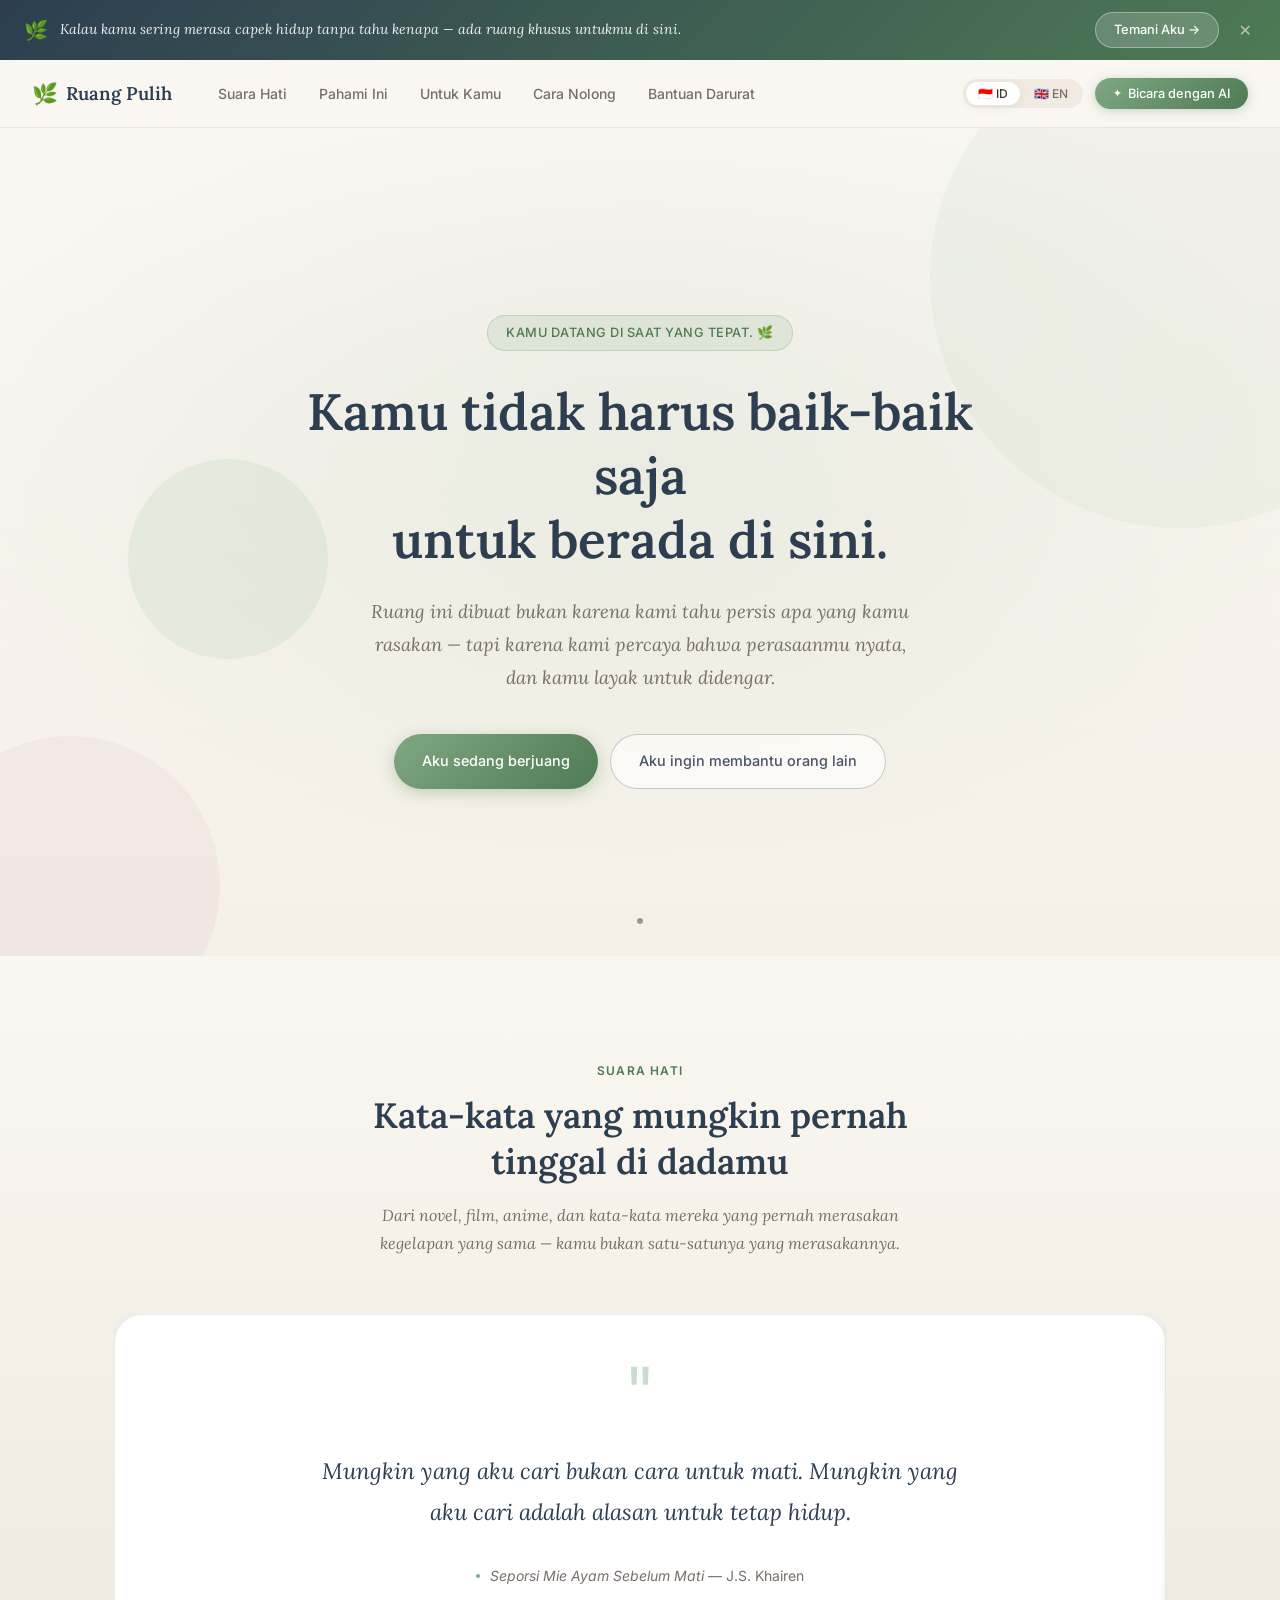
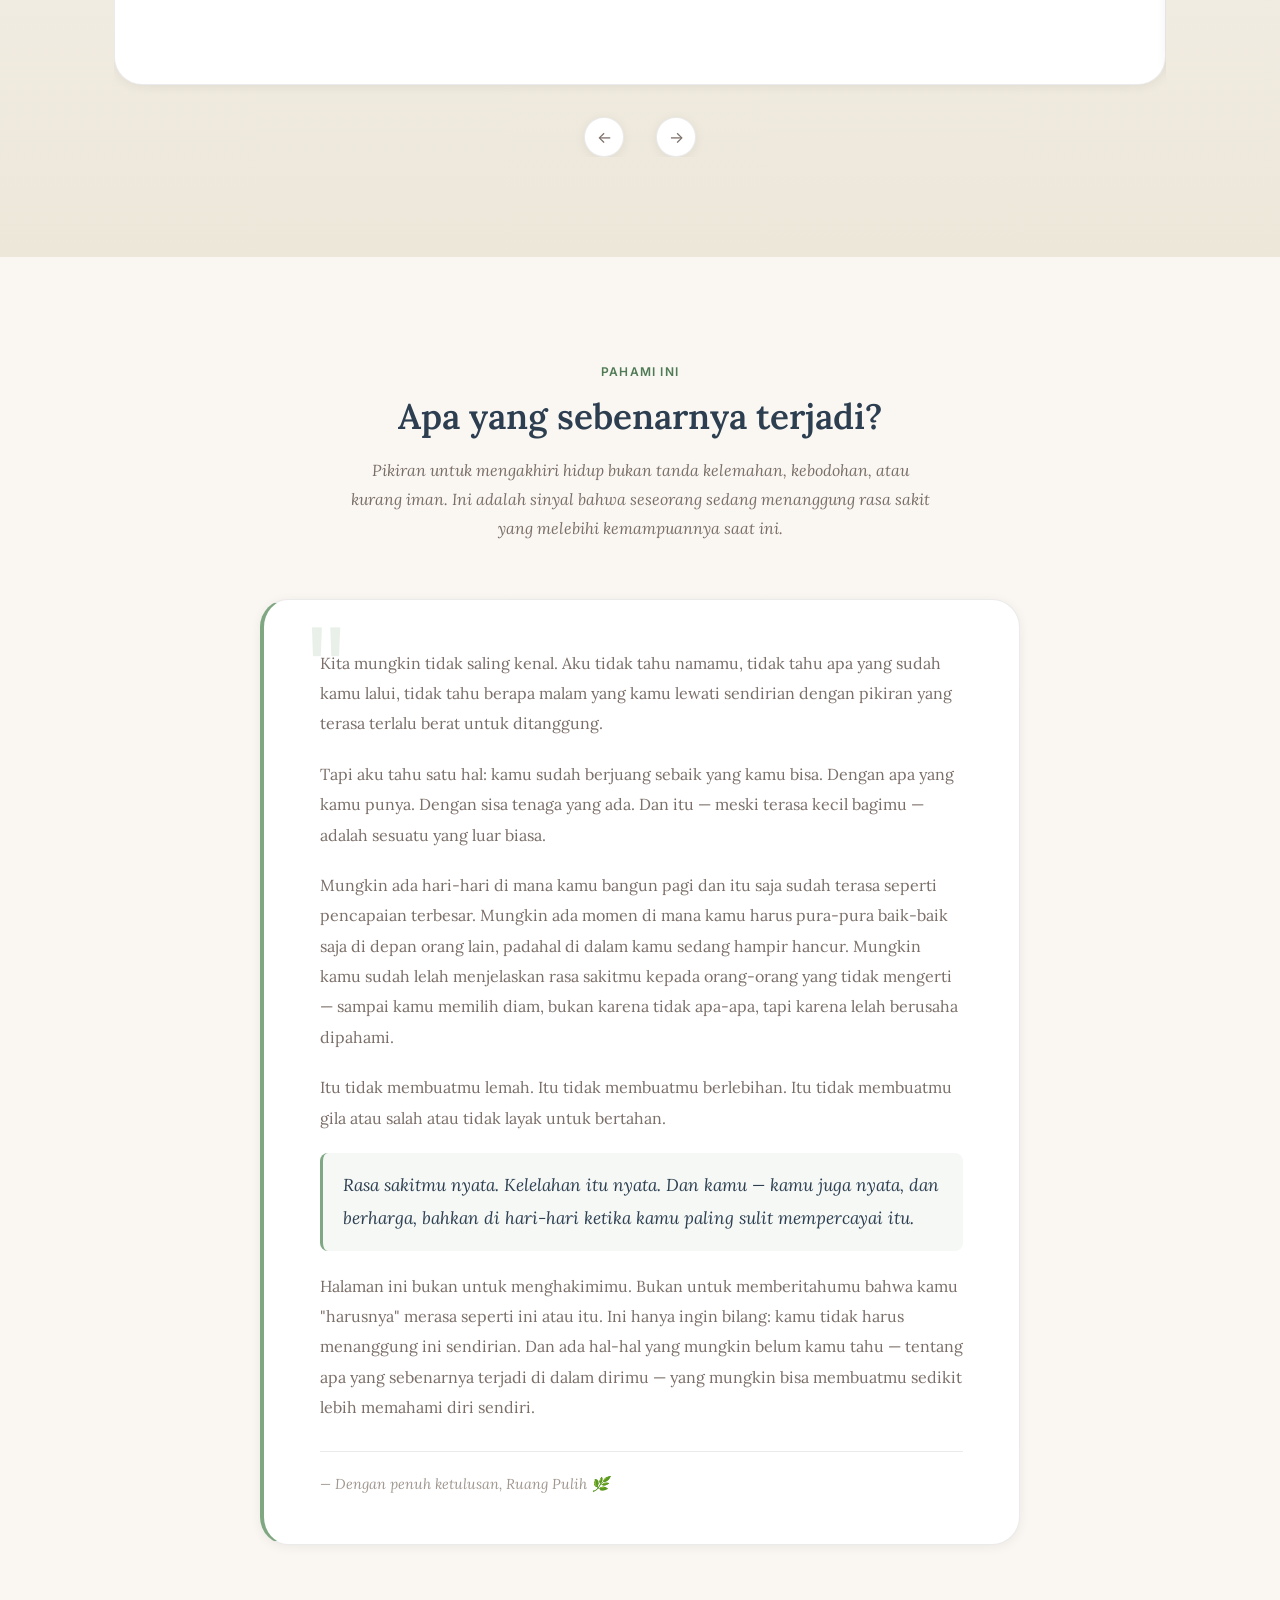
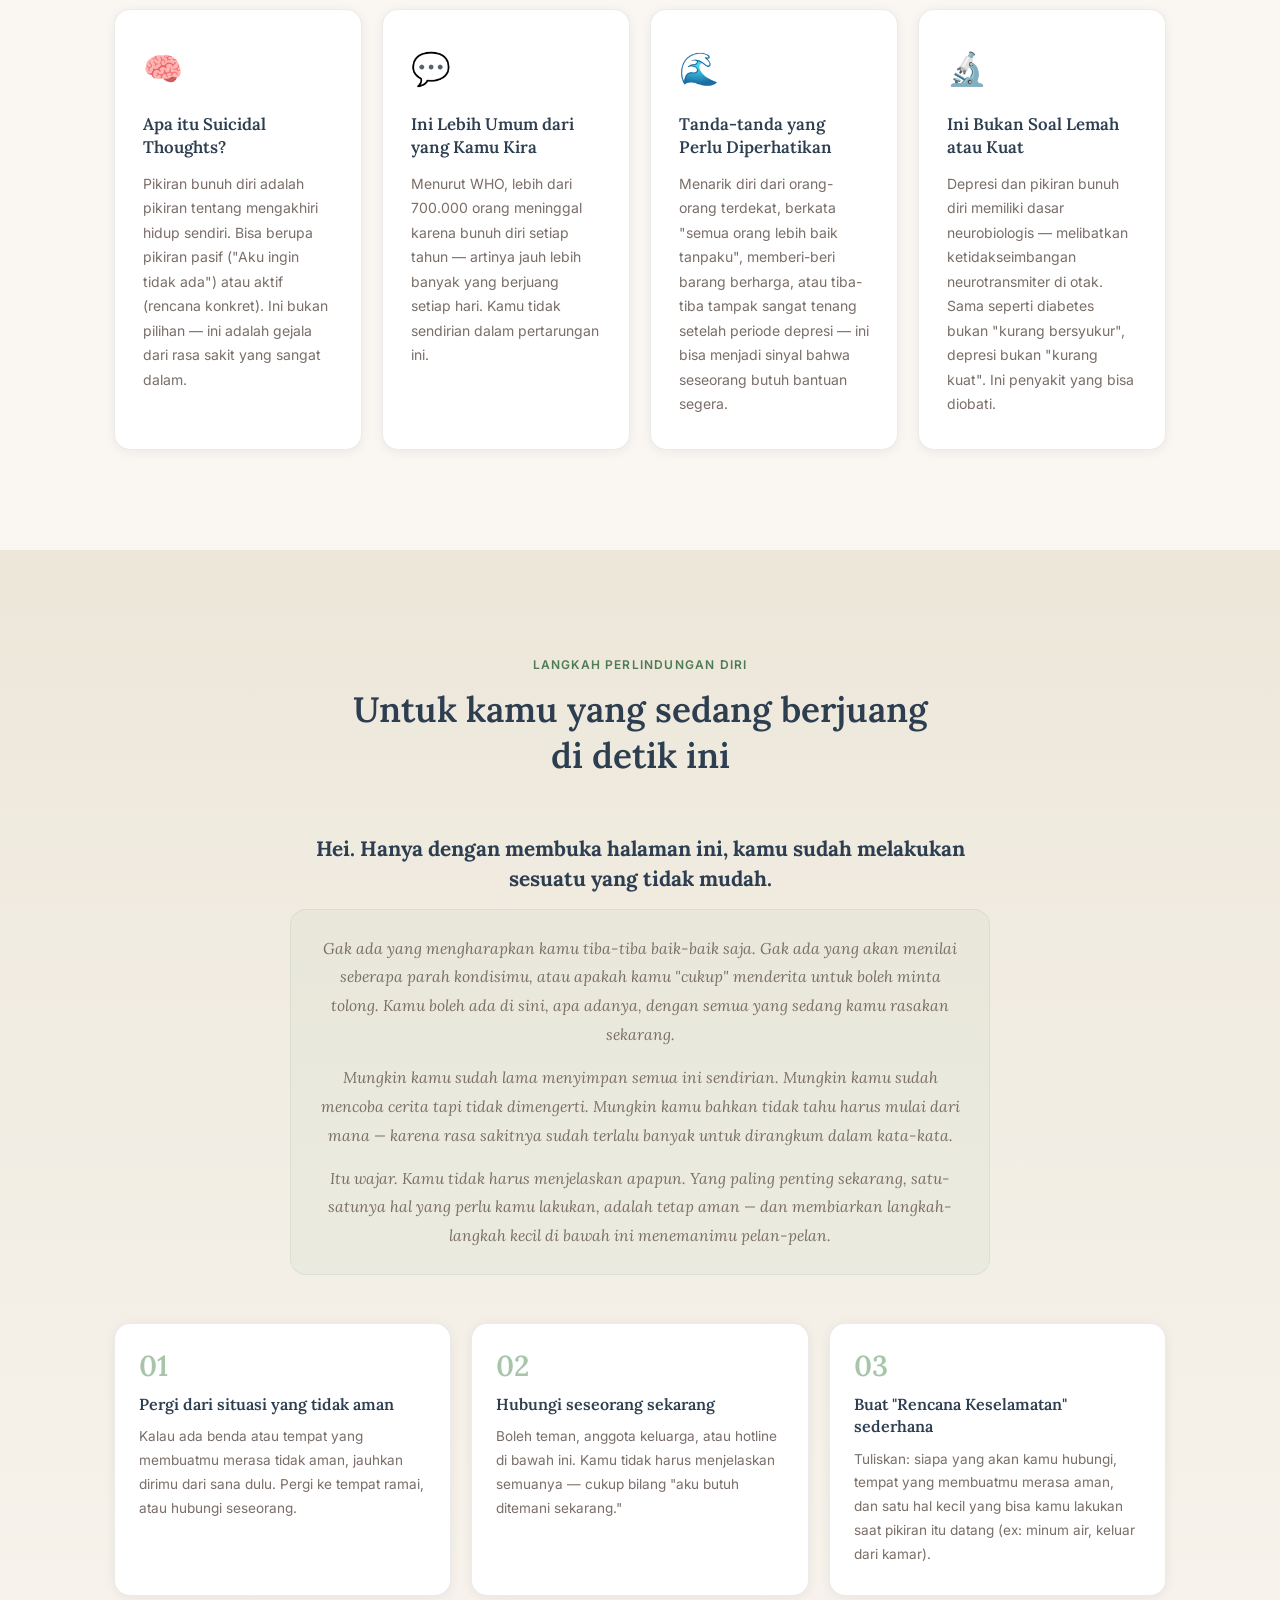
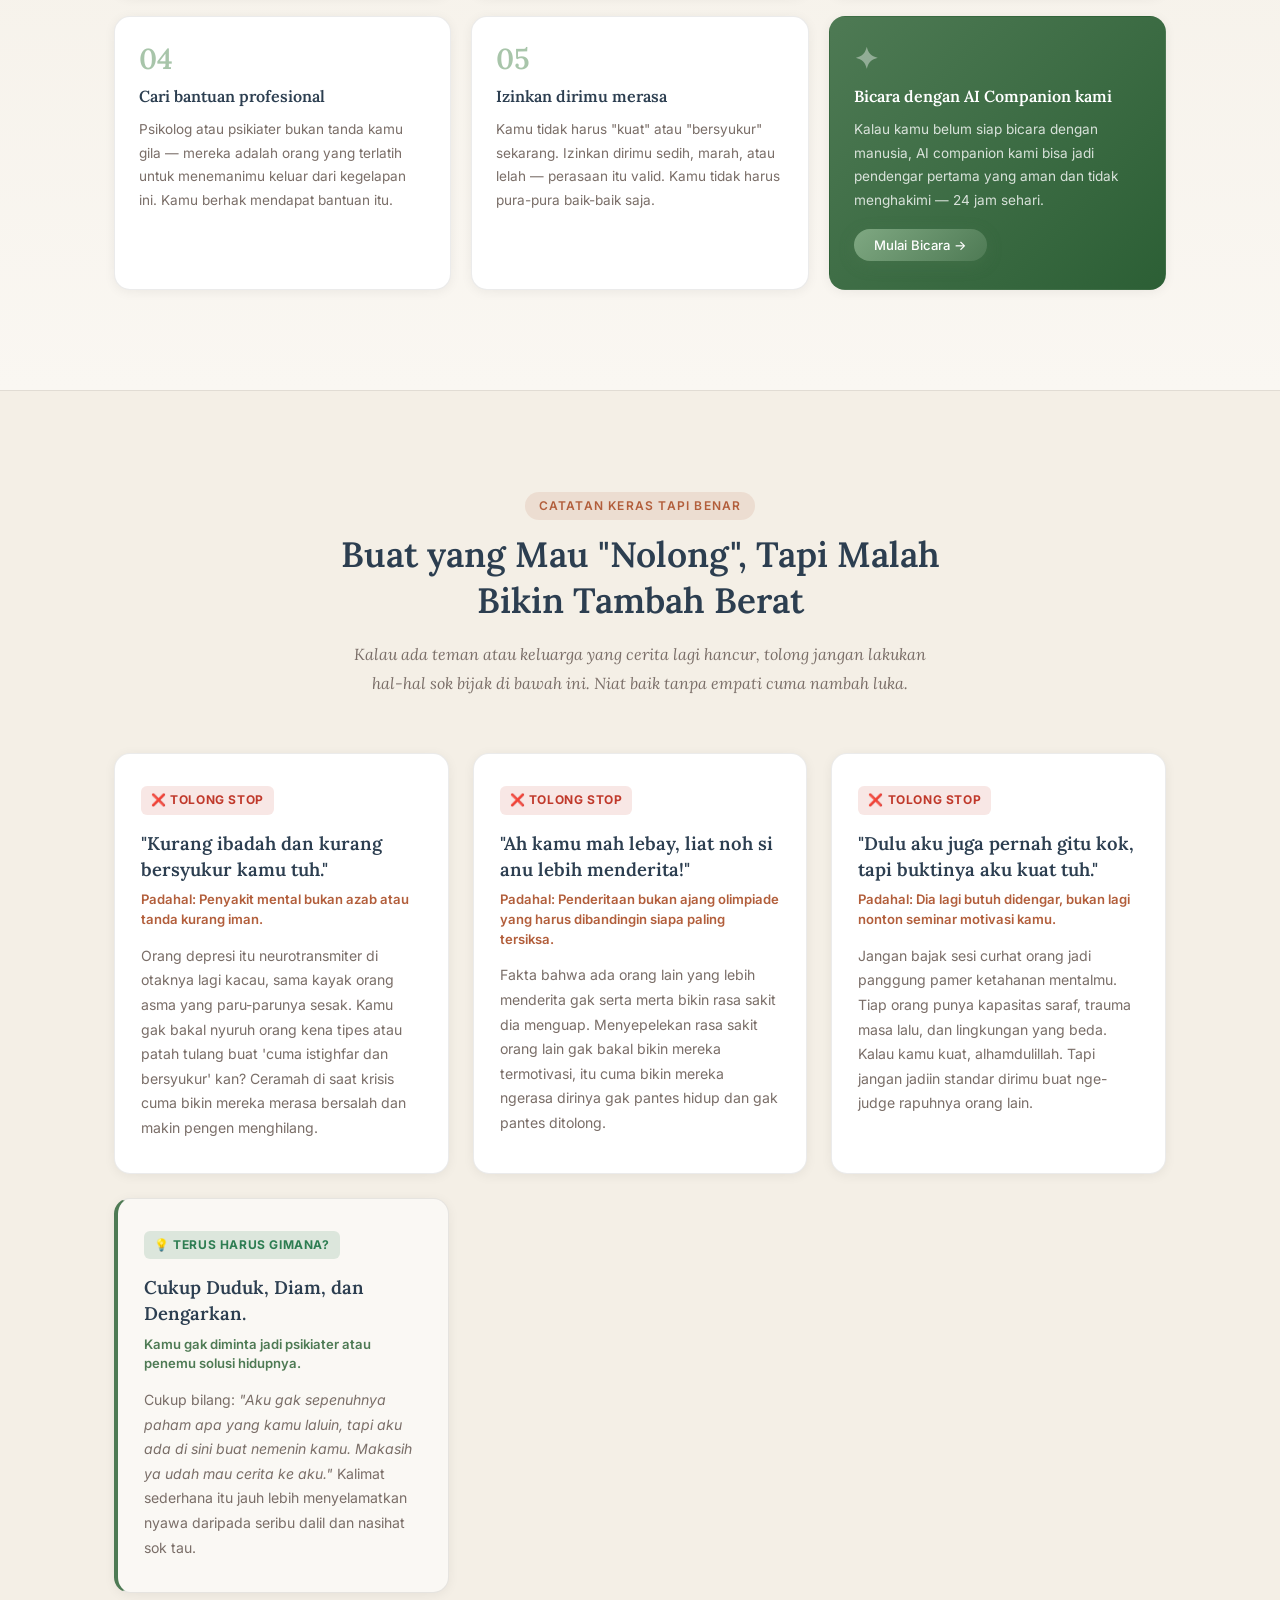
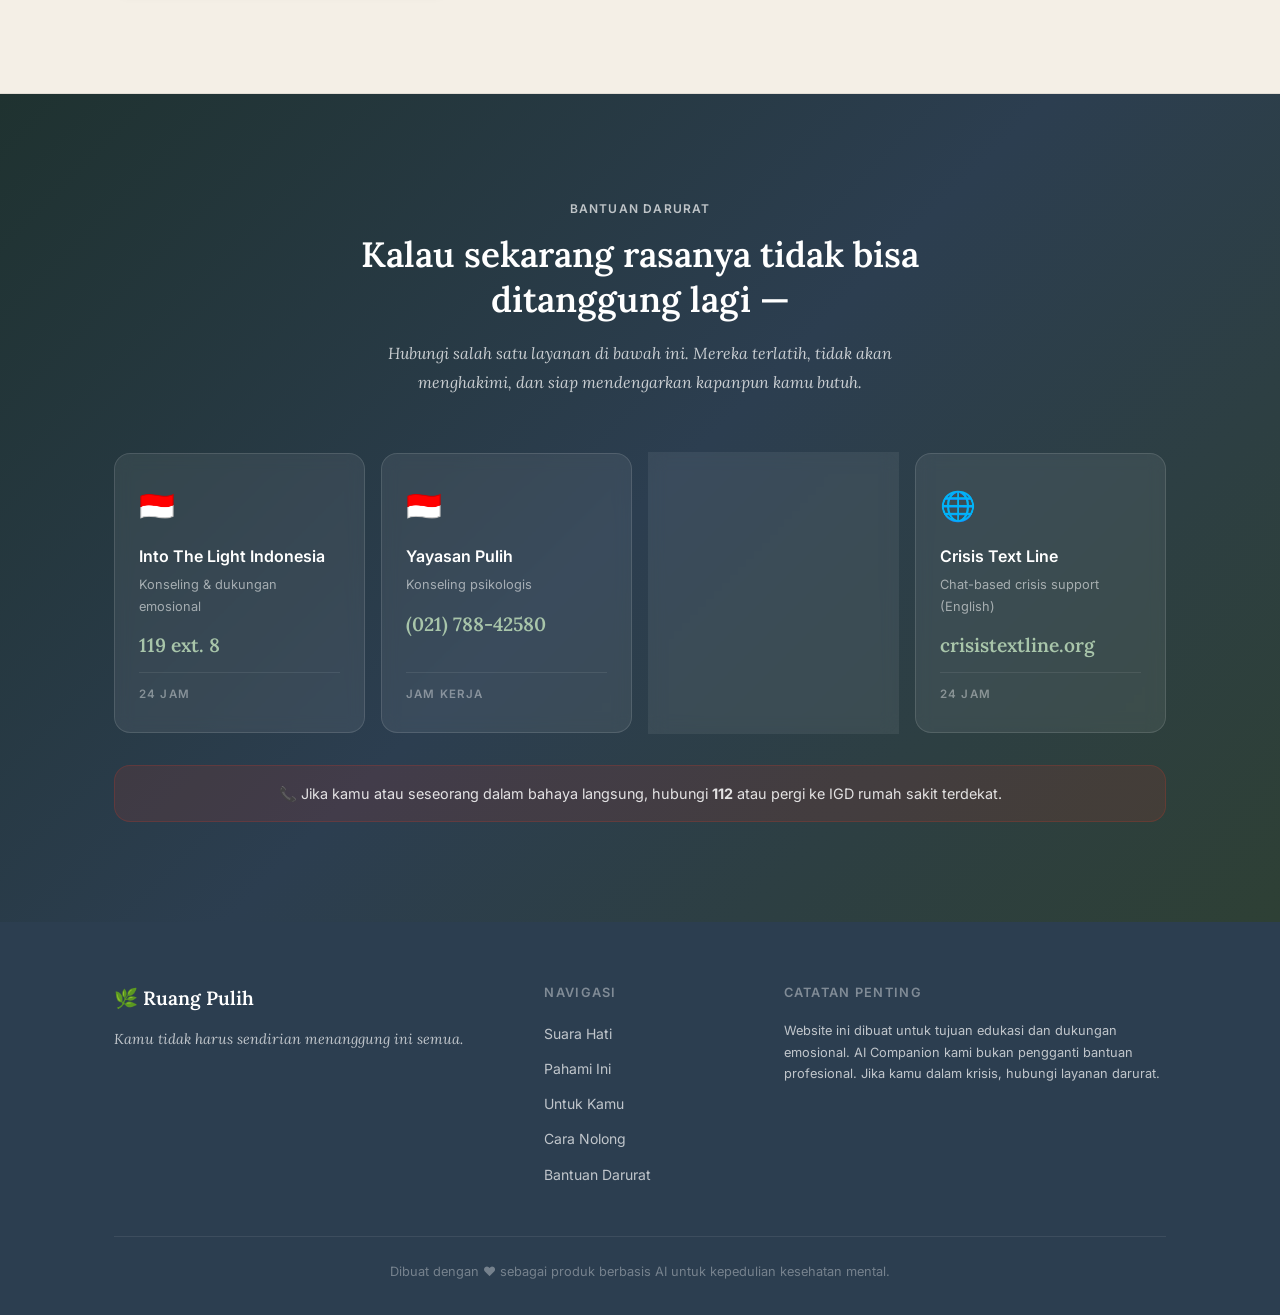
==== commit 5a886000: "fix quotes carousel, banner/ai placeholders, and add satire section before hotline" ====
--- a/index.html
+++ b/index.html
@@ -38,6 +38,7 @@
       <li><a href="#section-quotes" data-id="nav-quotes">Suara Hati</a></li>
       <li><a href="#section-edu" data-id="nav-edu">Pahami Ini</a></li>
       <li><a href="#section-forothers" data-id="nav-forothers">Untuk Kamu</a></li>
+      <li><a href="#section-satire" data-id="nav-satire">Cara Nolong</a></li>
       <li><a href="#section-hotline" data-id="nav-hotline">Bantuan Darurat</a></li>
     </ul>
     <div class="navbar__actions">
@@ -60,6 +61,7 @@
       <li><a href="#section-quotes" data-id="nav-quotes">Suara Hati</a></li>
       <li><a href="#section-edu" data-id="nav-edu">Pahami Ini</a></li>
       <li><a href="#section-forothers" data-id="nav-forothers">Untuk Kamu</a></li>
+      <li><a href="#section-satire" data-id="nav-satire">Cara Nolong</a></li>
       <li><a href="#section-hotline" data-id="nav-hotline">Bantuan Darurat</a></li>
     </ul>
     <div class="mobile-lang">
@@ -88,7 +90,7 @@
       </p>
       <div class="hero__cta-group">
         <a href="#section-forothers" class="btn btn--primary" data-id="hero-cta1">Aku sedang berjuang</a>
-        <a href="#section-forothers" class="btn btn--ghost" data-id="hero-cta2">Aku ingin membantu orang lain</a>
+        <a href="#section-satire" class="btn btn--ghost" data-id="hero-cta2">Aku ingin membantu orang lain</a>
       </div>
     </div>
     <div class="hero__scroll-hint">
@@ -270,25 +272,16 @@
   </section>
 
   <!-- =============================================
-       FOR OTHERS / FOR SELF — DUAL TABS SECTION
+       FOR SELF SECTION
        ============================================= -->
   <section class="section-forothers" id="section-forothers">
     <div class="container">
       <div class="section-header">
-        <div class="section-label" data-id="action-label">Apa yang Harus Dilakukan</div>
-        <h2 class="section-title" data-id="action-title">Ada di sini — untuk siapapun kamu</h2>
+        <div class="section-label" data-id="action-label">Langkah Perlindungan Diri</div>
+        <h2 class="section-title" data-id="action-title">Untuk kamu yang sedang berjuang di detik ini</h2>
       </div>
 
       <div class="tab-group">
-        <div class="tab-btns">
-          <button class="tab-btn active" id="tab-self" onclick="switchTab('self')" data-id="tab-self-label">
-            🫀 Aku yang sedang berjuang
-          </button>
-          <button class="tab-btn" id="tab-others" onclick="switchTab('others')" data-id="tab-others-label">
-            🤝 Aku ingin bantu seseorang
-          </button>
-        </div>
-
         <!-- TAB: SELF -->
         <div class="tab-content active" id="tab-content-self">
           <div class="tab-content__intro tab-content__intro--wide">
@@ -339,48 +332,58 @@
             </div>
           </div>
         </div>
-
-        <!-- TAB: OTHERS -->
-        <div class="tab-content" id="tab-content-others">
-          <div class="tab-content__intro">
-            <h3 data-id="others-intro-title">Kamu peduli — dan itu sudah luar biasa.</h3>
-            <p data-id="others-intro-desc">
-              Tidak mudah menyaksikan seseorang yang kamu sayangi berjuang.
-              Berikut adalah hal-hal yang bisa kamu lakukan — dan yang harus kamu hindari.
-            </p>
-          </div>
-          <div class="steps-grid">
-            <div class="step-card step-card--do">
-              <div class="step-badge step-badge--do">✓ Lakukan</div>
-              <h4 data-id="oth-d1-title">Dengarkan tanpa menghakimi</h4>
-              <p data-id="oth-d1-desc">Kamu tidak perlu punya jawaban. Cukup ada — tanpa menyela, tanpa memvalidasi, tanpa berkata "tapi kamu punya banyak yang harus disyukuri." Cukup dengarkan.</p>
-            </div>
-            <div class="step-card step-card--do">
-              <div class="step-badge step-badge--do">✓ Lakukan</div>
-              <h4 data-id="oth-d2-title">Tanya langsung dan dengan tenang</h4>
-              <p data-id="oth-d2-desc">Penelitian membuktikan: menanyakan "apakah kamu punya pikiran untuk menyakiti dirimu sendiri?" tidak memicu pikiran itu. Justru memberinya ruang untuk jujur.</p>
-            </div>
-            <div class="step-card step-card--do">
-              <div class="step-badge step-badge--do">✓ Lakukan</div>
-              <h4 data-id="oth-d3-title">Bantu akses bantuan profesional</h4>
-              <p data-id="oth-d3-desc">Tawari untuk menemani mereka ke psikolog, atau bantu mereka menghubungi hotline. Kadang hambatan terbesar adalah tidak tahu harus mulai dari mana.</p>
-            </div>
-            <div class="step-card step-card--dont">
-              <div class="step-badge step-badge--dont">✗ Hindari</div>
-              <h4 data-id="oth-x1-title">Jangan remehkan atau bandingkan</h4>
-              <p data-id="oth-x1-desc">Kalimat seperti "banyak yang lebih susah dari kamu" atau "itu cuma lebay" bisa membuat mereka semakin merasa tidak layak untuk ditolong.</p>
-            </div>
-            <div class="step-card step-card--dont">
-              <div class="step-badge step-badge--dont">✗ Hindari</div>
-              <h4 data-id="oth-x2-title">Jangan tinggalkan sendirian jika krisis</h4>
-              <p data-id="oth-x2-desc">Kalau kamu merasa mereka dalam bahaya sekarang, jangan pergi. Tetap bersama mereka, atau hubungi layanan darurat jika perlu.</p>
-            </div>
-            <div class="step-card step-card--dont">
-              <div class="step-badge step-badge--dont">✗ Hindari</div>
-              <h4 data-id="oth-x3-title">Jangan menanggungnya sendirian</h4>
-              <p data-id="oth-x3-desc">Kamu juga berhak mendapat dukungan. Membantu seseorang yang sedang krisis bisa sangat melelahkan — cari komunitas atau konselor untuk dirimu sendiri juga.</p>
-            </div>
-          </div>
+      </div>
+    </div>
+  </section>
+
+  <!-- =============================================
+       SATIRICAL / REAL-TALK EDU SECTION FOR OUTSIDERS
+       ============================================= -->
+  <section class="section-satire" id="section-satire">
+    <div class="container">
+      <div class="section-header">
+        <div class="section-label section-label--satire" data-id="satire-label">Catatan Keras Tapi Benar</div>
+        <h2 class="section-title" data-id="satire-title">Buat yang Mau "Nolong", Tapi Malah Bikin Tambah Berat</h2>
+        <p class="section-desc" data-id="satire-desc">
+          Kalau ada teman atau keluarga yang cerita lagi hancur, tolong jangan lakukan hal-hal sok bijak di bawah ini. Niat baik tanpa empati cuma nambah luka.
+        </p>
+      </div>
+
+      <div class="satire-cards">
+        <div class="satire-card">
+          <div class="satire-card__badge">❌ Tolong Stop</div>
+          <h3 data-id="sat1-title">"Kurang ibadah dan kurang bersyukur kamu tuh."</h3>
+          <p class="satire-card__sub" data-id="sat1-sub">Padahal: Penyakit mental bukan azab atau tanda kurang iman.</p>
+          <p class="satire-card__desc" data-id="sat1-desc">
+            Orang depresi itu neurotransmiter di otaknya lagi kacau, sama kayak orang asma yang paru-parunya sesak. Kamu gak bakal nyuruh orang kena tipes atau patah tulang buat 'cuma istighfar dan bersyukur' kan? Ceramah di saat krisis cuma bikin mereka merasa bersalah dan makin pengen menghilang.
+          </p>
+        </div>
+
+        <div class="satire-card">
+          <div class="satire-card__badge">❌ Tolong Stop</div>
+          <h3 data-id="sat2-title">"Ah kamu mah lebay, liat noh si anu lebih menderita!"</h3>
+          <p class="satire-card__sub" data-id="sat2-sub">Padahal: Penderitaan bukan ajang olimpiade yang harus dibandingin siapa paling tersiksa.</p>
+          <p class="satire-card__desc" data-id="sat2-desc">
+            Fakta bahwa ada orang lain yang lebih menderita gak serta merta bikin rasa sakit dia menguap. Menyepelekan rasa sakit orang lain gak bakal bikin mereka termotivasi, itu cuma bikin mereka ngerasa dirinya gak pantes hidup dan gak pantes ditolong.
+          </p>
+        </div>
+
+        <div class="satire-card">
+          <div class="satire-card__badge">❌ Tolong Stop</div>
+          <h3 data-id="sat3-title">"Dulu aku juga pernah gitu kok, tapi buktinya aku kuat tuh."</h3>
+          <p class="satire-card__sub" data-id="sat3-sub">Padahal: Dia lagi butuh didengar, bukan lagi nonton seminar motivasi kamu.</p>
+          <p class="satire-card__desc" data-id="sat3-desc">
+            Jangan bajak sesi curhat orang jadi panggung pamer ketahanan mentalmu. Tiap orang punya kapasitas saraf, trauma masa lalu, dan lingkungan yang beda. Kalau kamu kuat, alhamdulillah. Tapi jangan jadiin standar dirimu buat nge-judge rapuhnya orang lain.
+          </p>
+        </div>
+
+        <div class="satire-card satire-card--truth">
+          <div class="satire-card__badge satire-card__badge--green">💡 Terus Harus Gimana?</div>
+          <h3 data-id="sat4-title">Cukup Duduk, Diam, dan Dengarkan.</h3>
+          <p class="satire-card__sub" data-id="sat4-sub">Kamu gak diminta jadi psikiater atau penemu solusi hidupnya.</p>
+          <p class="satire-card__desc" data-id="sat4-desc">
+            Cukup bilang: <em>"Aku gak sepenuhnya paham apa yang kamu laluin, tapi aku ada di sini buat nemenin kamu. Makasih ya udah mau cerita ke aku."</em> Kalimat sederhana itu jauh lebih menyelamatkan nyawa daripada seribu dalil dan nasihat sok tau.
+          </p>
         </div>
       </div>
     </div>
@@ -493,6 +496,7 @@
             <li><a href="#section-quotes" data-id="nav-quotes">Suara Hati</a></li>
             <li><a href="#section-edu" data-id="nav-edu">Pahami Ini</a></li>
             <li><a href="#section-forothers" data-id="nav-forothers">Untuk Kamu</a></li>
+            <li><a href="#section-satire" data-id="nav-satire">Cara Nolong</a></li>
             <li><a href="#section-hotline" data-id="nav-hotline">Bantuan Darurat</a></li>
           </ul>
         </div>
--- a/style.css
+++ b/style.css
@@ -428,14 +428,18 @@
 .quotes-carousel {
   position: relative;
   overflow: hidden;
+  width: 100%;
 }
 .quotes-track {
   display: flex;
-  gap: 24px;
+  gap: 0;
   transition: transform 0.5s cubic-bezier(0.4, 0, 0.2, 1);
+  width: 100%;
 }
 .quote-card {
-  min-width: calc(100% - 0px);
+  width: 100%;
+  min-width: 100%;
+  max-width: 100%;
   background: var(--white);
   border-radius: var(--radius-lg);
   padding: 56px 64px;
@@ -443,6 +447,7 @@
   box-shadow: var(--shadow-sm);
   border: 1px solid var(--border);
   flex-shrink: 0;
+  box-sizing: border-box;
 }
 .quote-card__icon {
   font-family: var(--font-serif);
@@ -947,6 +952,86 @@
   text-align: center;
   font-size: 0.8rem;
   color: rgba(255,255,255,0.35);
+}
+
+/* ================================================
+   SATIRICAL / REAL-TALK EDU SECTION
+   ================================================ */
+.section-satire {
+  background: #F4EFE6;
+  border-top: 1px solid var(--border);
+  border-bottom: 1px solid var(--border);
+}
+.section-label--satire {
+  color: #B25E3B;
+  background: rgba(178, 94, 59, 0.12);
+  padding: 4px 14px;
+  border-radius: 100px;
+}
+.satire-cards {
+  display: grid;
+  grid-template-columns: repeat(auto-fit, minmax(260px, 1fr));
+  gap: 24px;
+  margin-top: 40px;
+}
+.satire-card {
+  background: var(--white);
+  border-radius: var(--radius-md);
+  padding: 32px 26px;
+  border: 1px solid var(--border);
+  box-shadow: var(--shadow-sm);
+  position: relative;
+  transition: var(--transition);
+  display: flex;
+  flex-direction: column;
+}
+.satire-card:hover {
+  transform: translateY(-4px);
+  box-shadow: var(--shadow-md);
+}
+.satire-card__badge {
+  display: inline-block;
+  align-self: flex-start;
+  font-size: 0.75rem;
+  font-weight: 700;
+  text-transform: uppercase;
+  letter-spacing: 0.05em;
+  padding: 4px 10px;
+  border-radius: 6px;
+  background: rgba(192, 57, 43, 0.12);
+  color: var(--danger);
+  margin-bottom: 16px;
+}
+.satire-card__badge--green {
+  background: rgba(46, 125, 82, 0.15);
+  color: var(--do-green);
+}
+.satire-card h3 {
+  font-family: var(--font-serif);
+  font-size: 1.15rem;
+  font-weight: 600;
+  color: var(--navy);
+  margin-bottom: 8px;
+  line-height: 1.4;
+}
+.satire-card__sub {
+  font-size: 0.82rem;
+  font-weight: 600;
+  color: #B25E3B;
+  margin-bottom: 14px;
+  line-height: 1.5;
+}
+.satire-card--truth .satire-card__sub {
+  color: var(--sage-dark);
+}
+.satire-card__desc {
+  font-size: 0.88rem;
+  color: var(--text-soft);
+  line-height: 1.75;
+}
+.satire-card--truth {
+  border-left: 4px solid var(--sage-dark);
+  background: #FAF8F4;
 }
 
 /* ================================================
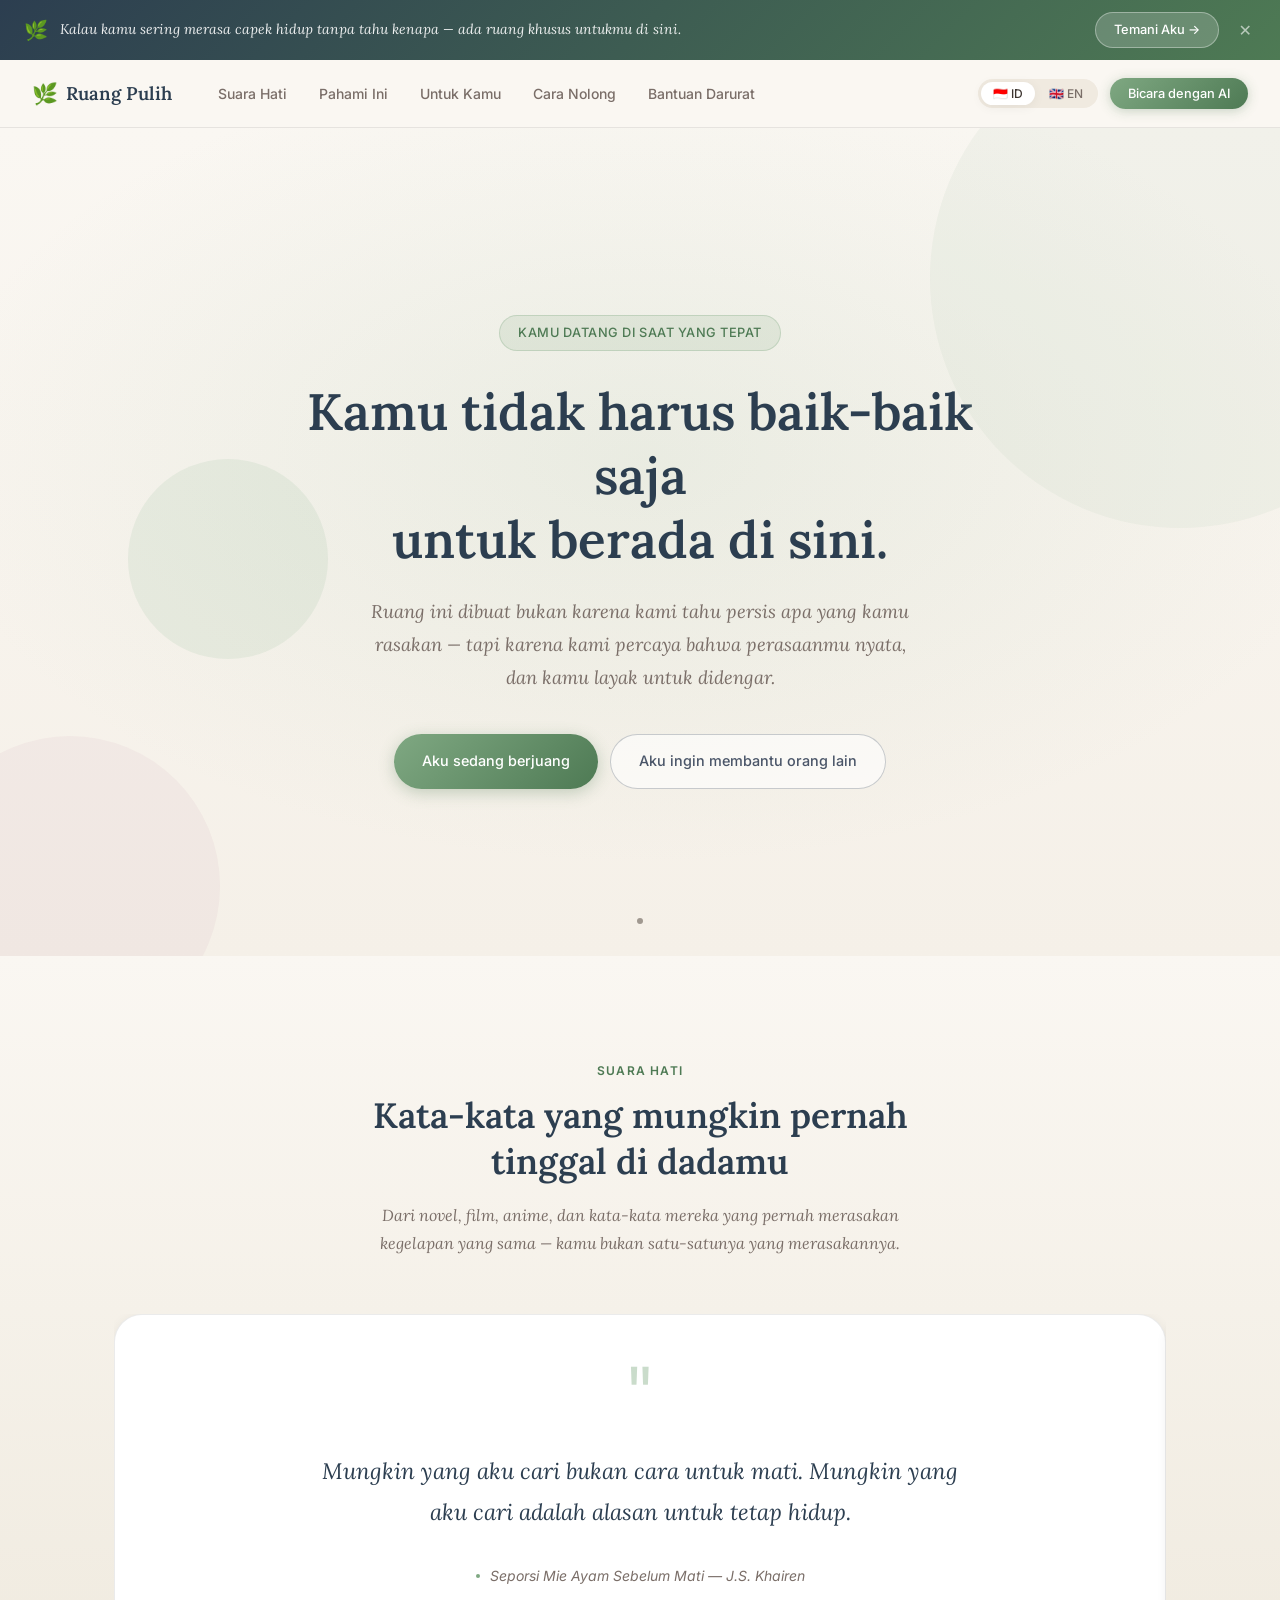
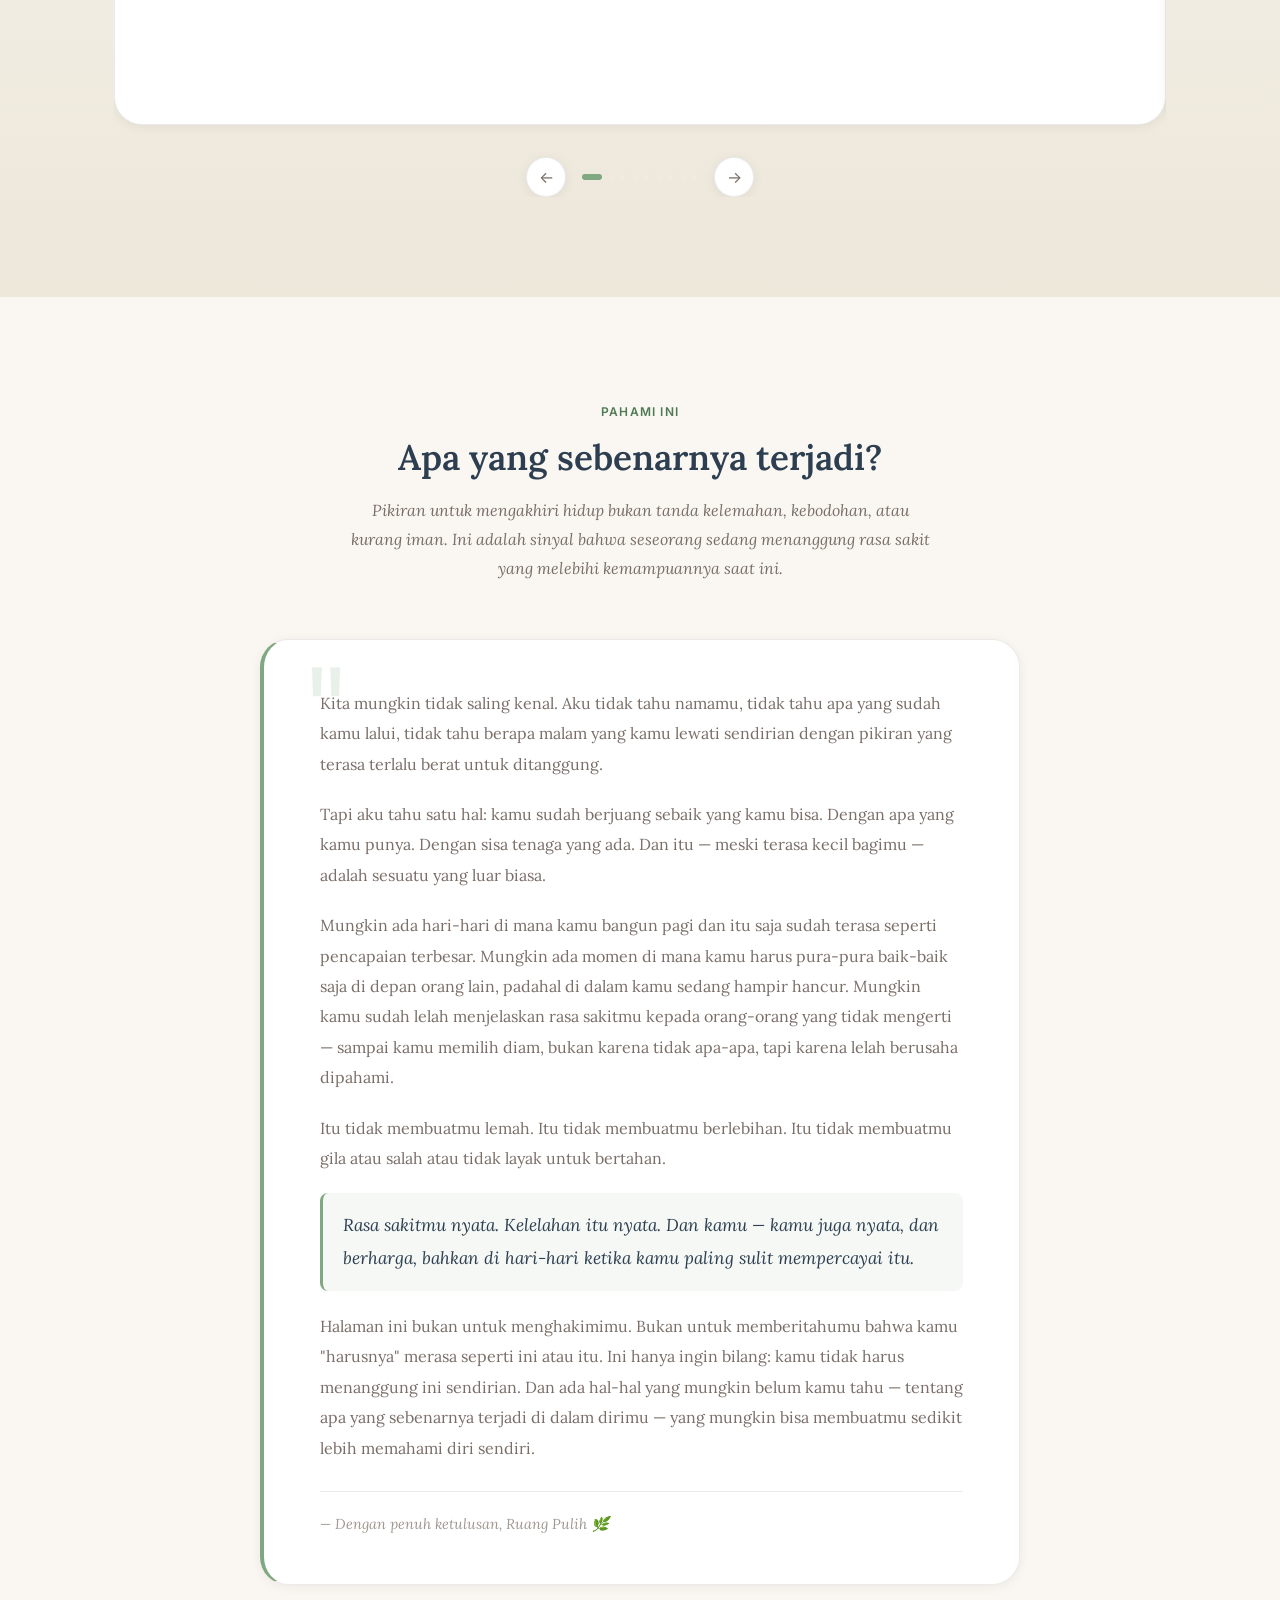
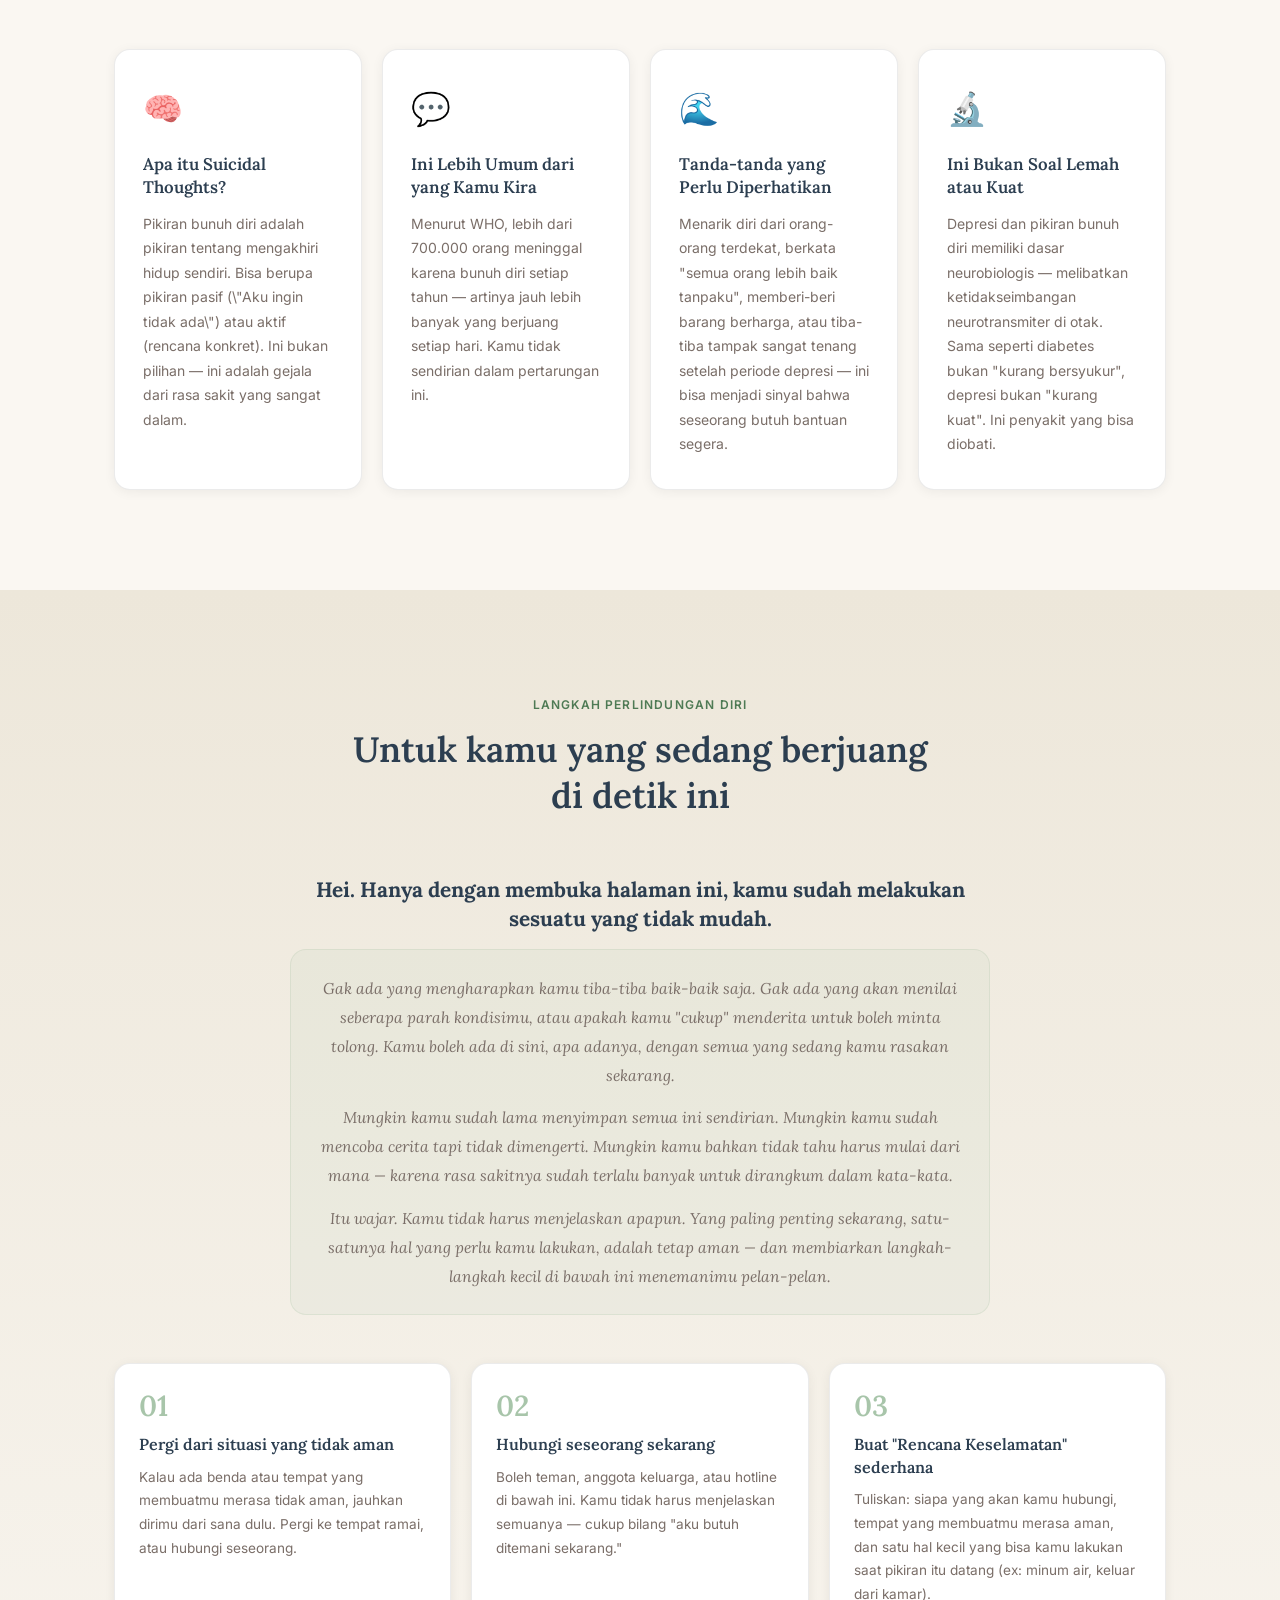
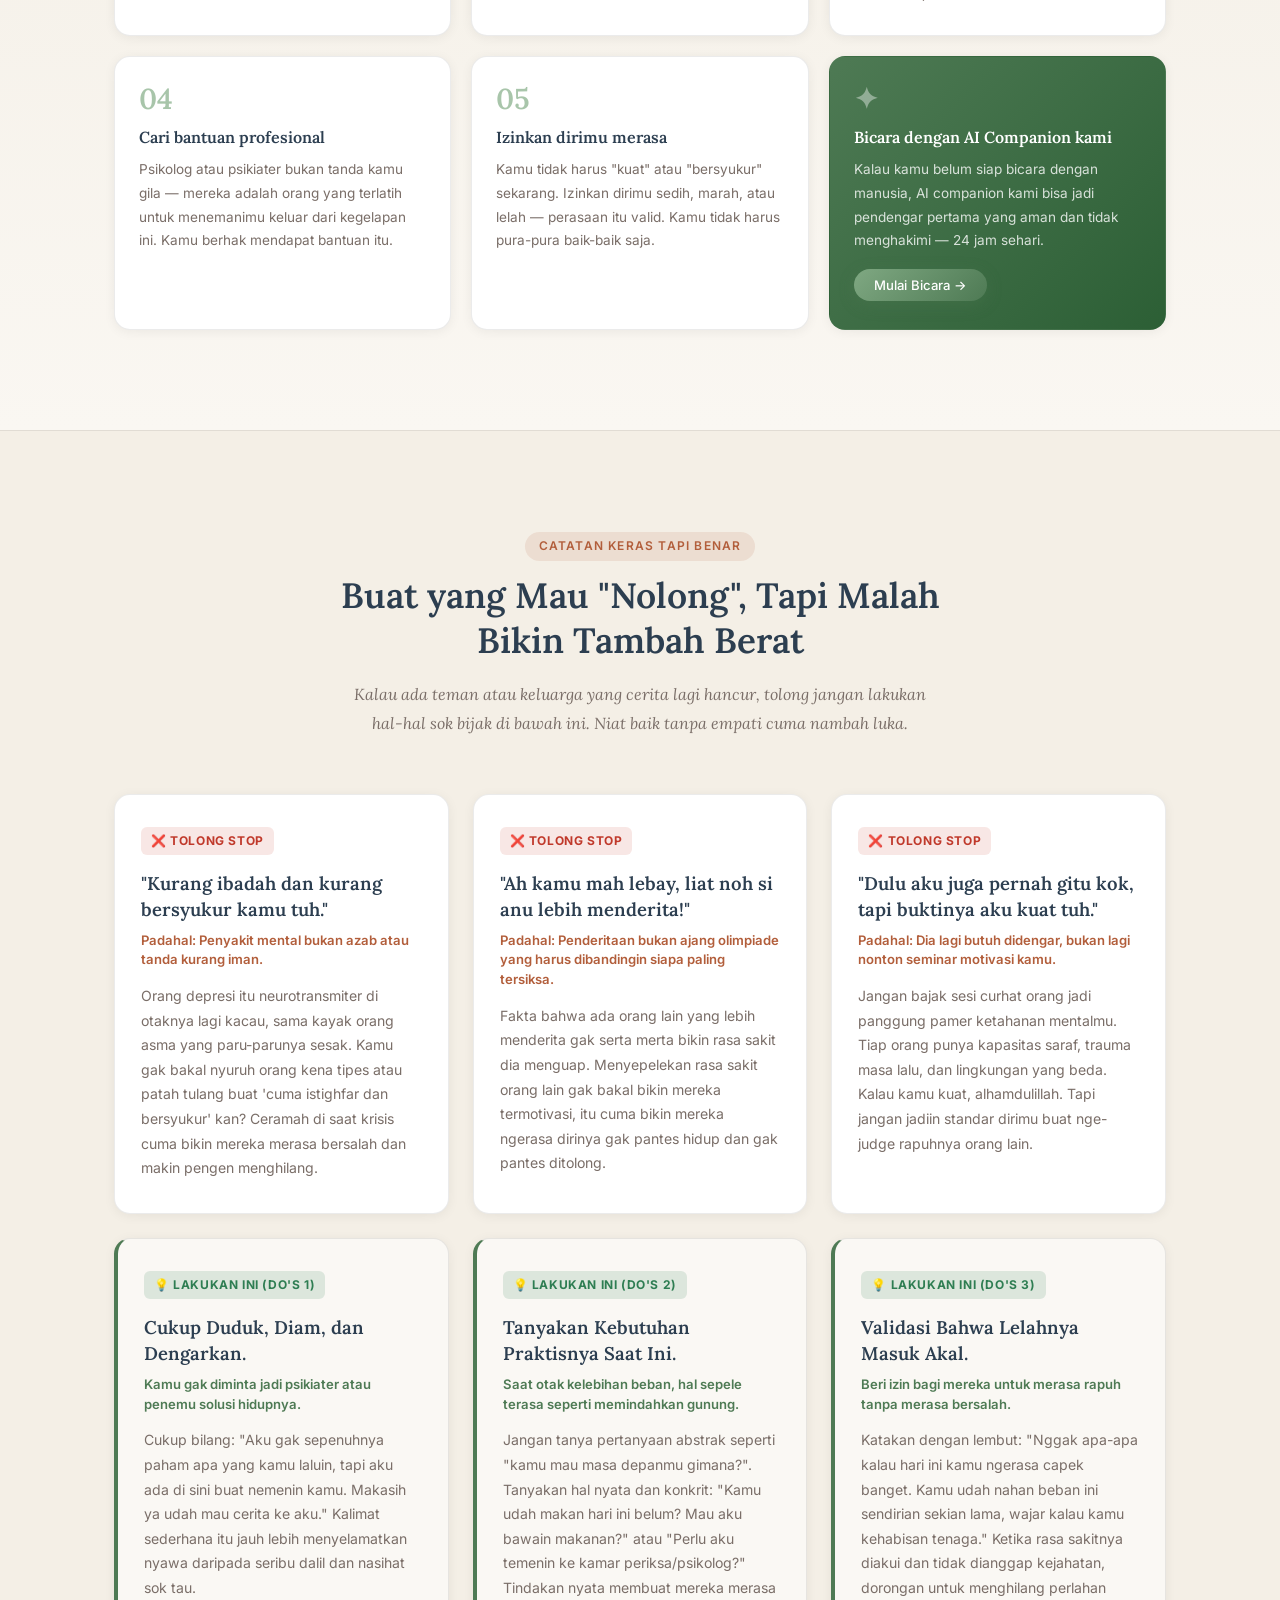
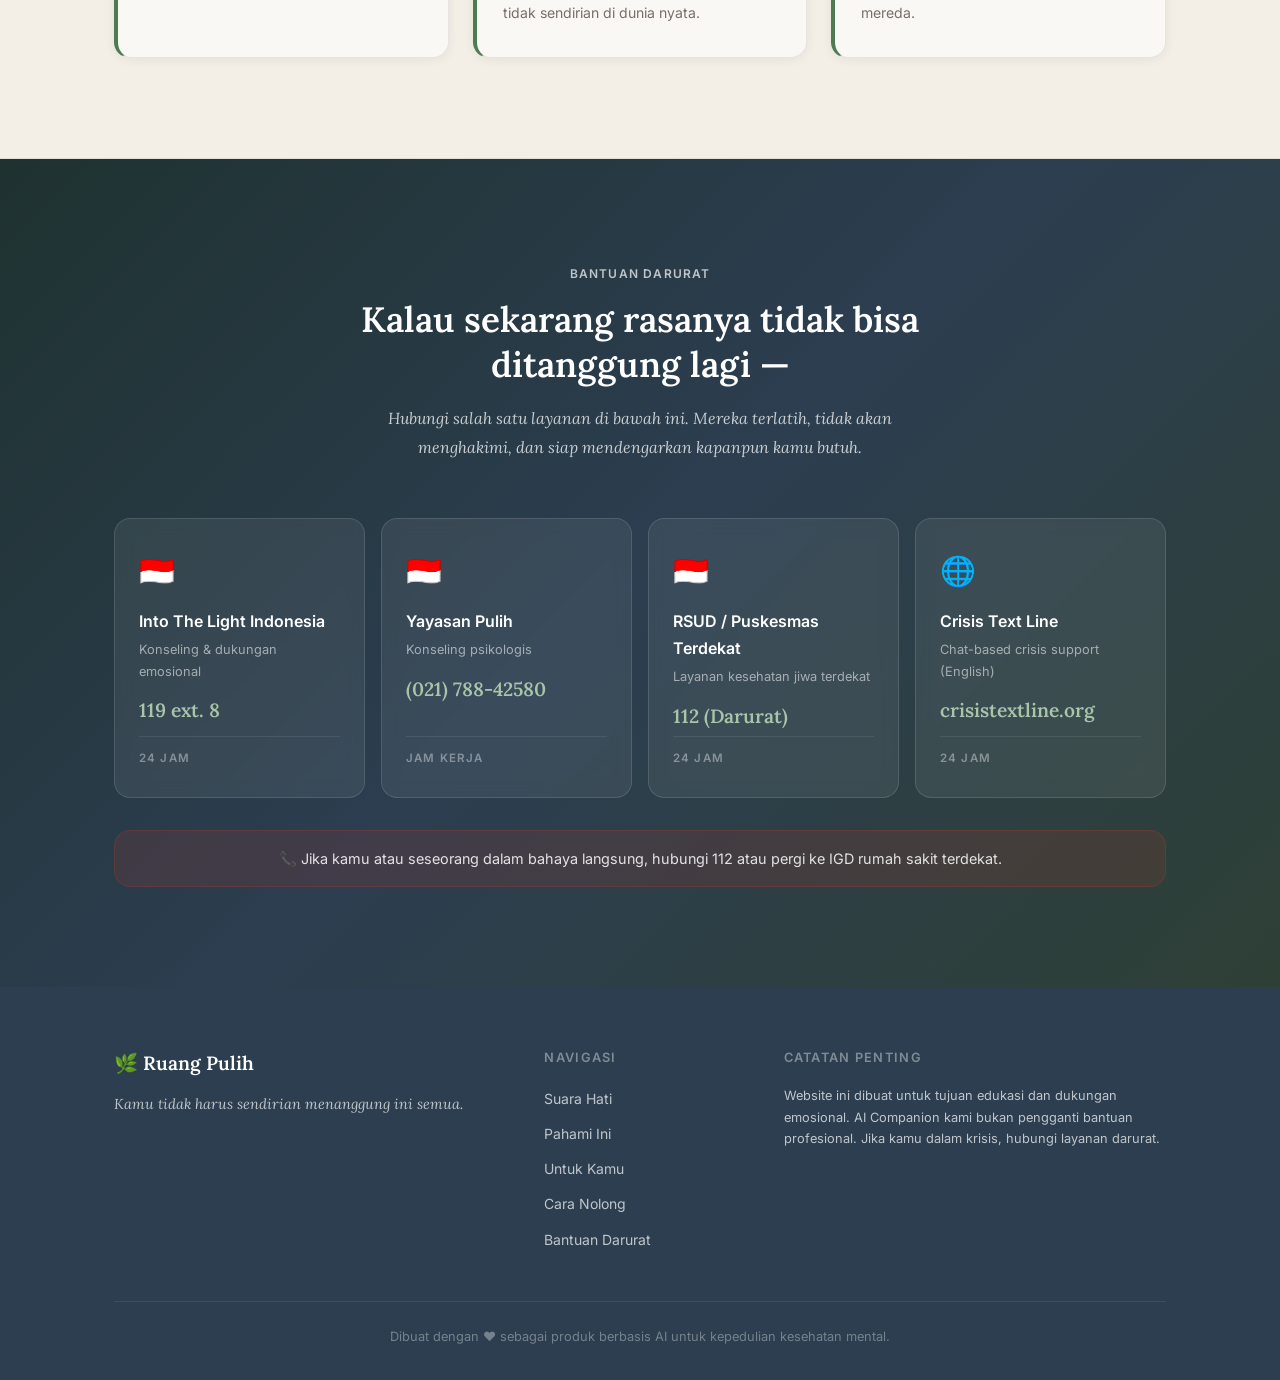
==== commit 1dc56c3a: "fix syntax error in script.js, add quotes from kafka camus anime, add 2 dos to satire, and enhance c" ====
--- a/index.html
+++ b/index.html
@@ -179,6 +179,54 @@
             <div class="quote-card__source">
               <span class="source-dot"></span>
               <span data-id="q5-src"><em>Neon Genesis Evangelion</em> — Rei Ayanami</span>
+            </div>
+          </div>
+
+          <!-- Quote 6 — Franz Kafka -->
+          <div class="quote-card">
+            <div class="quote-card__icon">"</div>
+            <p class="quote-card__text" data-id="q6-text">
+              Tidur, bangun, tidur, bangun, hidup yang menyedihkan... tapi aku tidak boleh menyerah. Segala sesuatu yang kamu cintai kemungkinan besar akan hilang, tetapi pada akhirnya, cinta akan kembali dengan cara yang lain.
+            </p>
+            <div class="quote-card__source">
+              <span class="source-dot"></span>
+              <span data-id="q6-src"><em>Letters to Milena & Diari</em> — Franz Kafka</span>
+            </div>
+          </div>
+
+          <!-- Quote 7 — A Silent Voice (Koe no Katachi) -->
+          <div class="quote-card">
+            <div class="quote-card__icon">"</div>
+            <p class="quote-card__text" data-id="q7-text">
+              Mulai sekarang, aku ingin hidup dengan benar. Aku ingin mendengar suara mereka, aku ingin melihat wajah dunia lagi... tolong bantu aku bertahan sedikit lagi.
+            </p>
+            <div class="quote-card__source">
+              <span class="source-dot"></span>
+              <span data-id="q7-src"><em>A Silent Voice (Koe no Katachi)</em> — Shoya Ishida</span>
+            </div>
+          </div>
+
+          <!-- Quote 8 — Albert Camus -->
+          <div class="quote-card">
+            <div class="quote-card__icon">"</div>
+            <p class="quote-card__text" data-id="q8-text">
+              Di tengah musim dingin yang paling menusuk, pada akhirnya aku tersadar bahwa di dalam diriku ada musim panas yang tak terkalahkan.
+            </p>
+            <div class="quote-card__source">
+              <span class="source-dot"></span>
+              <span data-id="q8-src"><em>Return to Tipasa</em> — Albert Camus</span>
+            </div>
+          </div>
+
+          <!-- Quote 9 — Dead Poets Society -->
+          <div class="quote-card">
+            <div class="quote-card__icon">"</div>
+            <p class="quote-card__text" data-id="q9-text">
+              Hidup ini penuh dengan kepedihan dan keputusasaan. Namun sandiwara hebat kehidupan terus berjalan, dan kamu boleh menyumbangkan satu bait puisimu di sana.
+            </p>
+            <div class="quote-card__source">
+              <span class="source-dot"></span>
+              <span data-id="q9-src"><em>Dead Poets Society</em> — John Keating</span>
             </div>
           </div>
 
@@ -378,11 +426,29 @@
         </div>
 
         <div class="satire-card satire-card--truth">
-          <div class="satire-card__badge satire-card__badge--green">💡 Terus Harus Gimana?</div>
+          <div class="satire-card__badge satire-card__badge--green">💡 LAKUKAN INI (DO'S 1)</div>
           <h3 data-id="sat4-title">Cukup Duduk, Diam, dan Dengarkan.</h3>
           <p class="satire-card__sub" data-id="sat4-sub">Kamu gak diminta jadi psikiater atau penemu solusi hidupnya.</p>
           <p class="satire-card__desc" data-id="sat4-desc">
             Cukup bilang: <em>"Aku gak sepenuhnya paham apa yang kamu laluin, tapi aku ada di sini buat nemenin kamu. Makasih ya udah mau cerita ke aku."</em> Kalimat sederhana itu jauh lebih menyelamatkan nyawa daripada seribu dalil dan nasihat sok tau.
+          </p>
+        </div>
+
+        <div class="satire-card satire-card--truth">
+          <div class="satire-card__badge satire-card__badge--green">💡 LAKUKAN INI (DO'S 2)</div>
+          <h3 data-id="sat5-title">Tanyakan Kebutuhan Praktisnya Saat Ini.</h3>
+          <p class="satire-card__sub" data-id="sat5-sub">Saat otak kelebihan beban, hal sepele terasa seperti memindahkan gunung.</p>
+          <p class="satire-card__desc" data-id="sat5-desc">
+            Jangan tanya pertanyaan abstrak seperti "kamu mau masa depanmu gimana?". Tanyakan hal nyata dan konkrit: <em>"Kamu udah makan hari ini belum? Mau aku bawain makanan?"</em> atau <em>"Perlu aku temenin ke kamar periksa/psikolog?"</em> Tindakan nyata membuat mereka merasa tidak sendirian di dunia nyata.
+          </p>
+        </div>
+
+        <div class="satire-card satire-card--truth">
+          <div class="satire-card__badge satire-card__badge--green">💡 LAKUKAN INI (DO'S 3)</div>
+          <h3 data-id="sat6-title">Validasi Bahwa Lelahnya Masuk Akal.</h3>
+          <p class="satire-card__sub" data-id="sat6-sub">Beri izin bagi mereka untuk merasa rapuh tanpa merasa bersalah.</p>
+          <p class="satire-card__desc" data-id="sat6-desc">
+            Katakan dengan lembut: <em>"Nggak apa-apa kalau hari ini kamu ngerasa capek banget. Kamu udah nahan beban ini sendirian sekian lama, wajar kalau kamu kehabisan tenaga."</em> Ketika rasa sakitnya diakui dan tidak dianggap kejahatan, dorongan untuk menghilang perlahan mereda.
           </p>
         </div>
       </div>
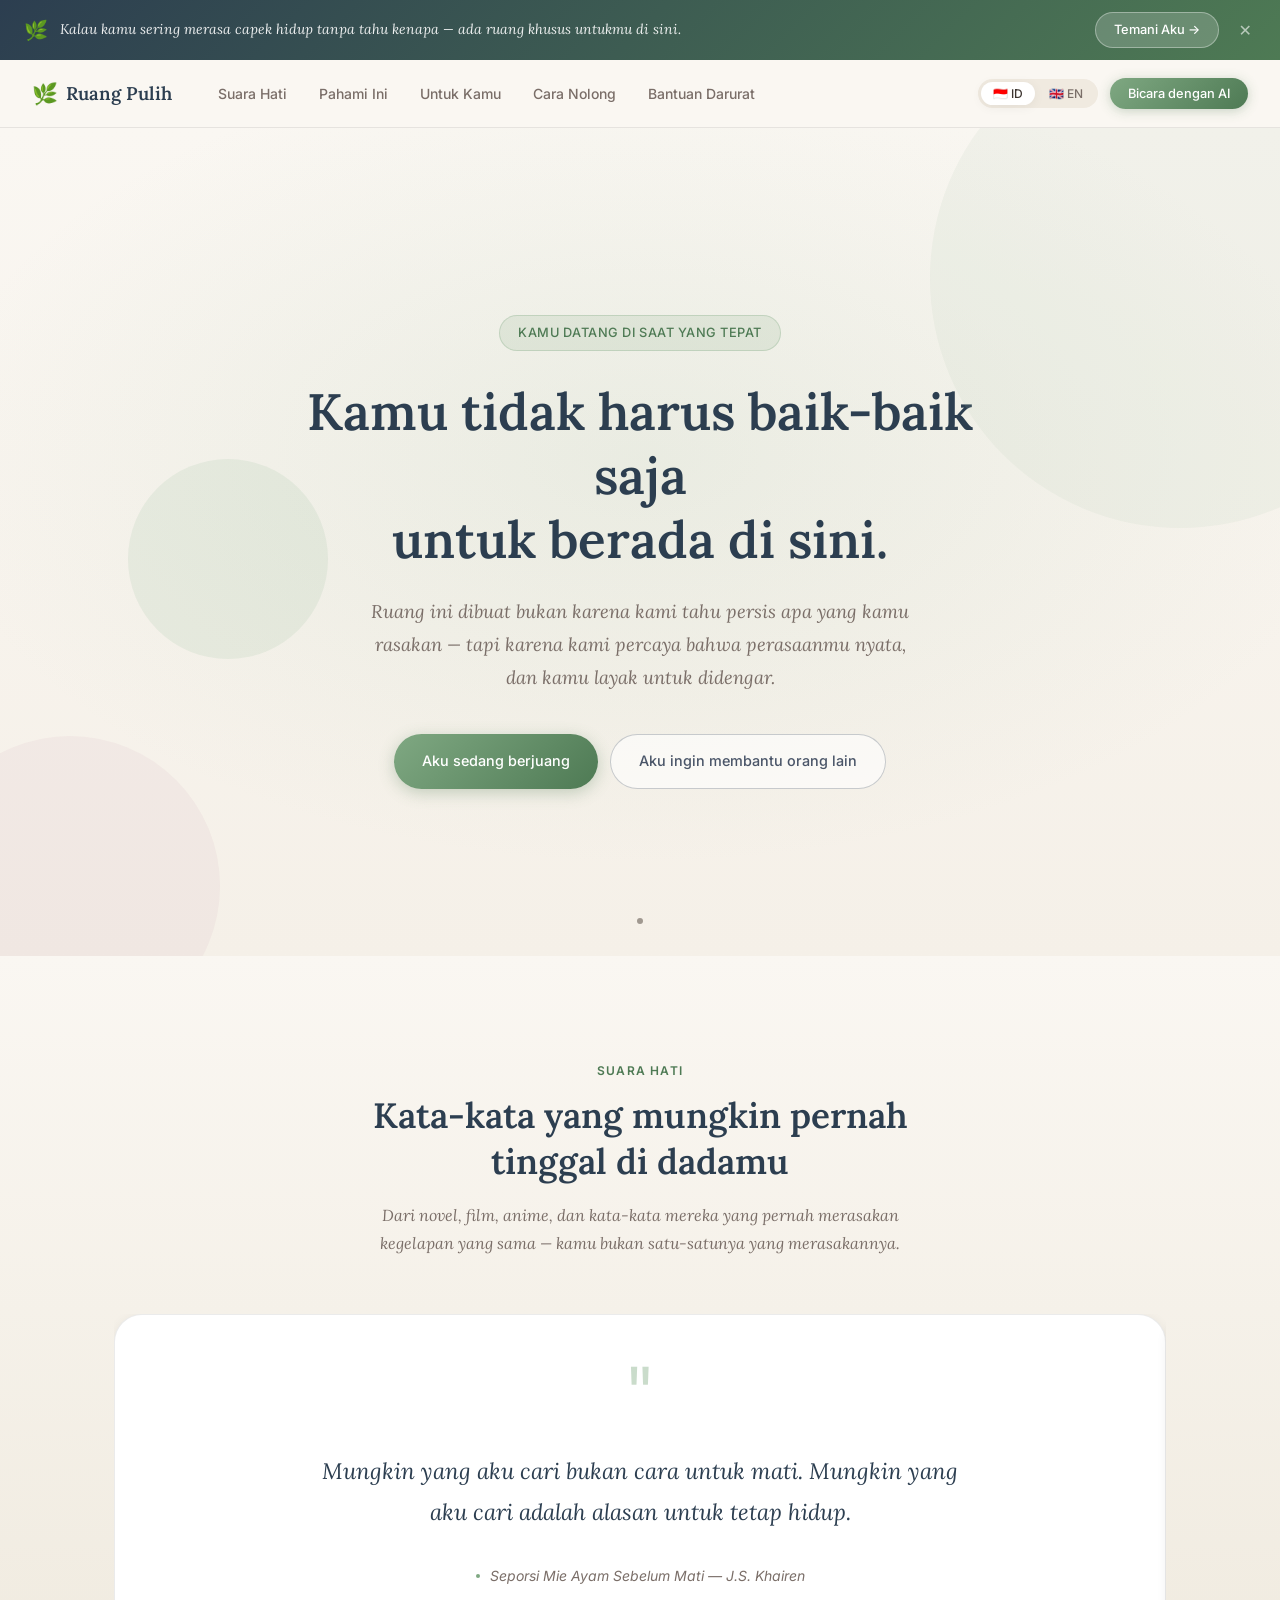
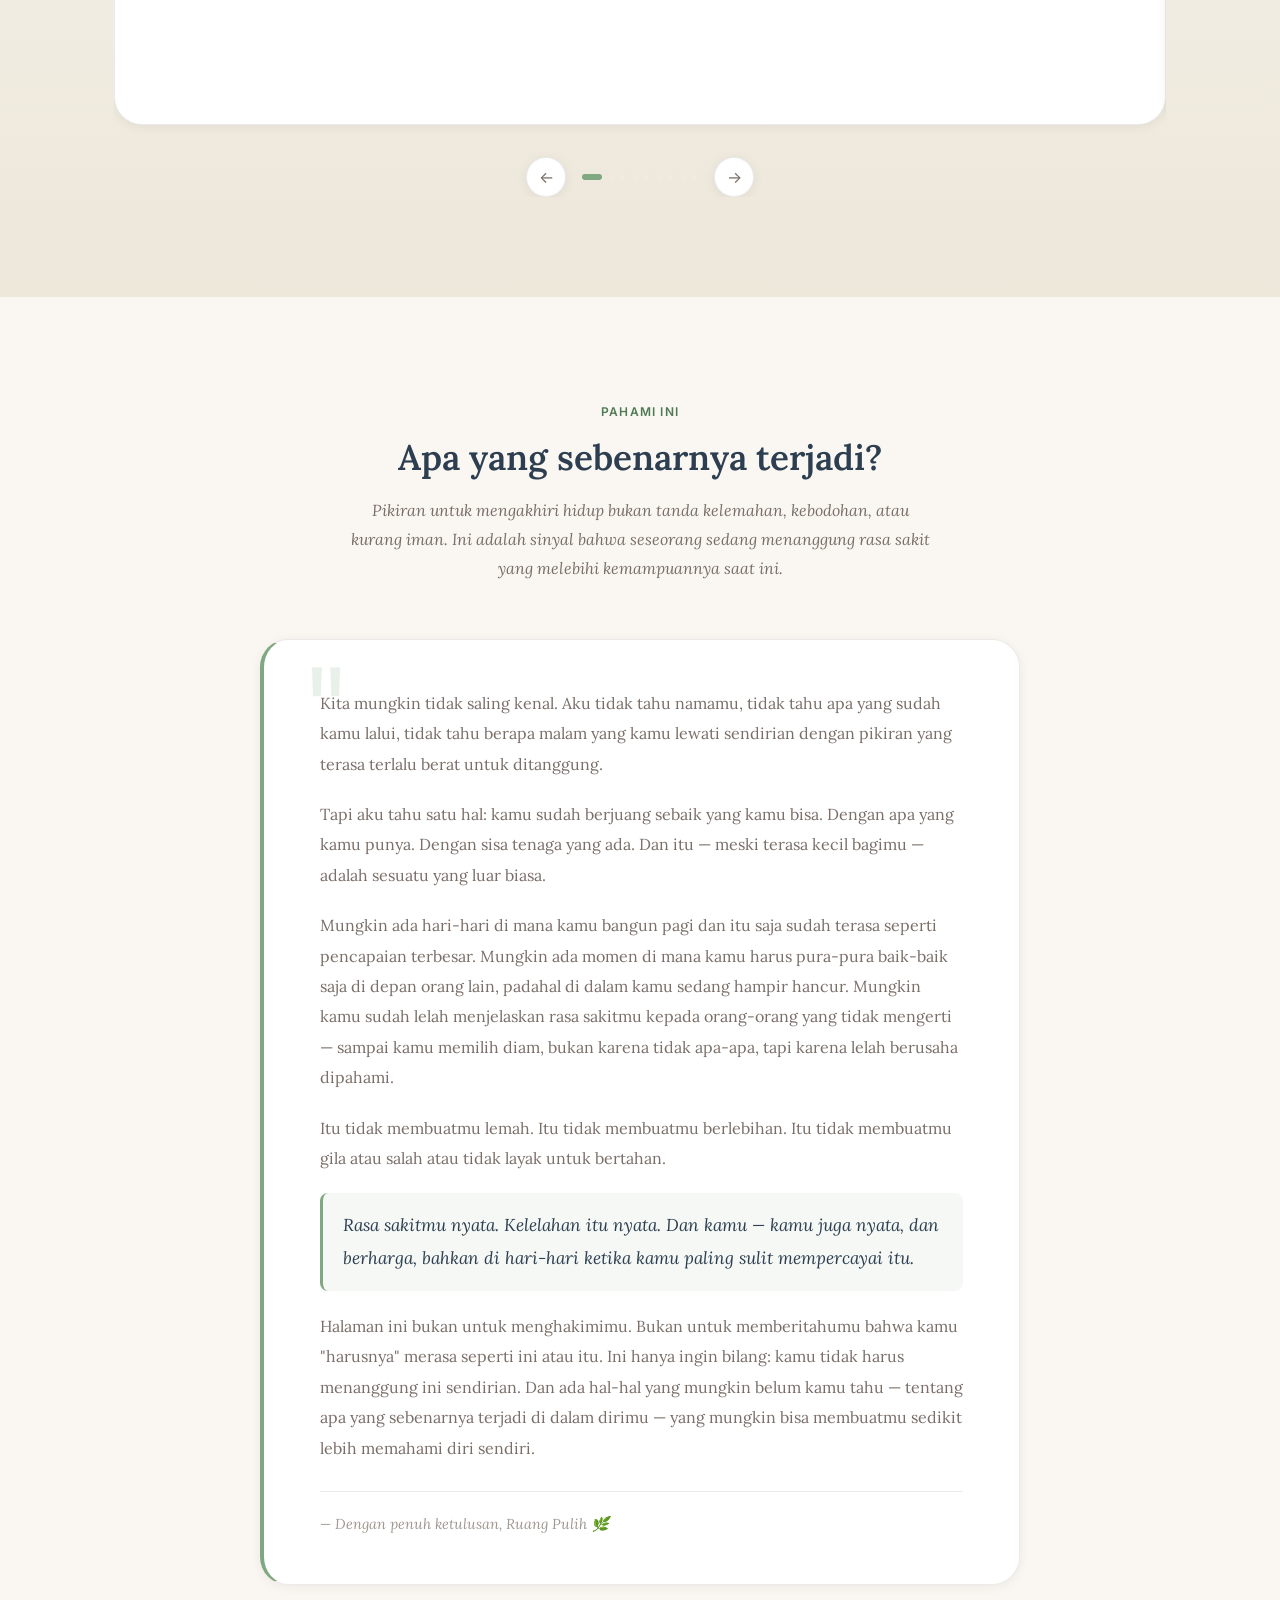
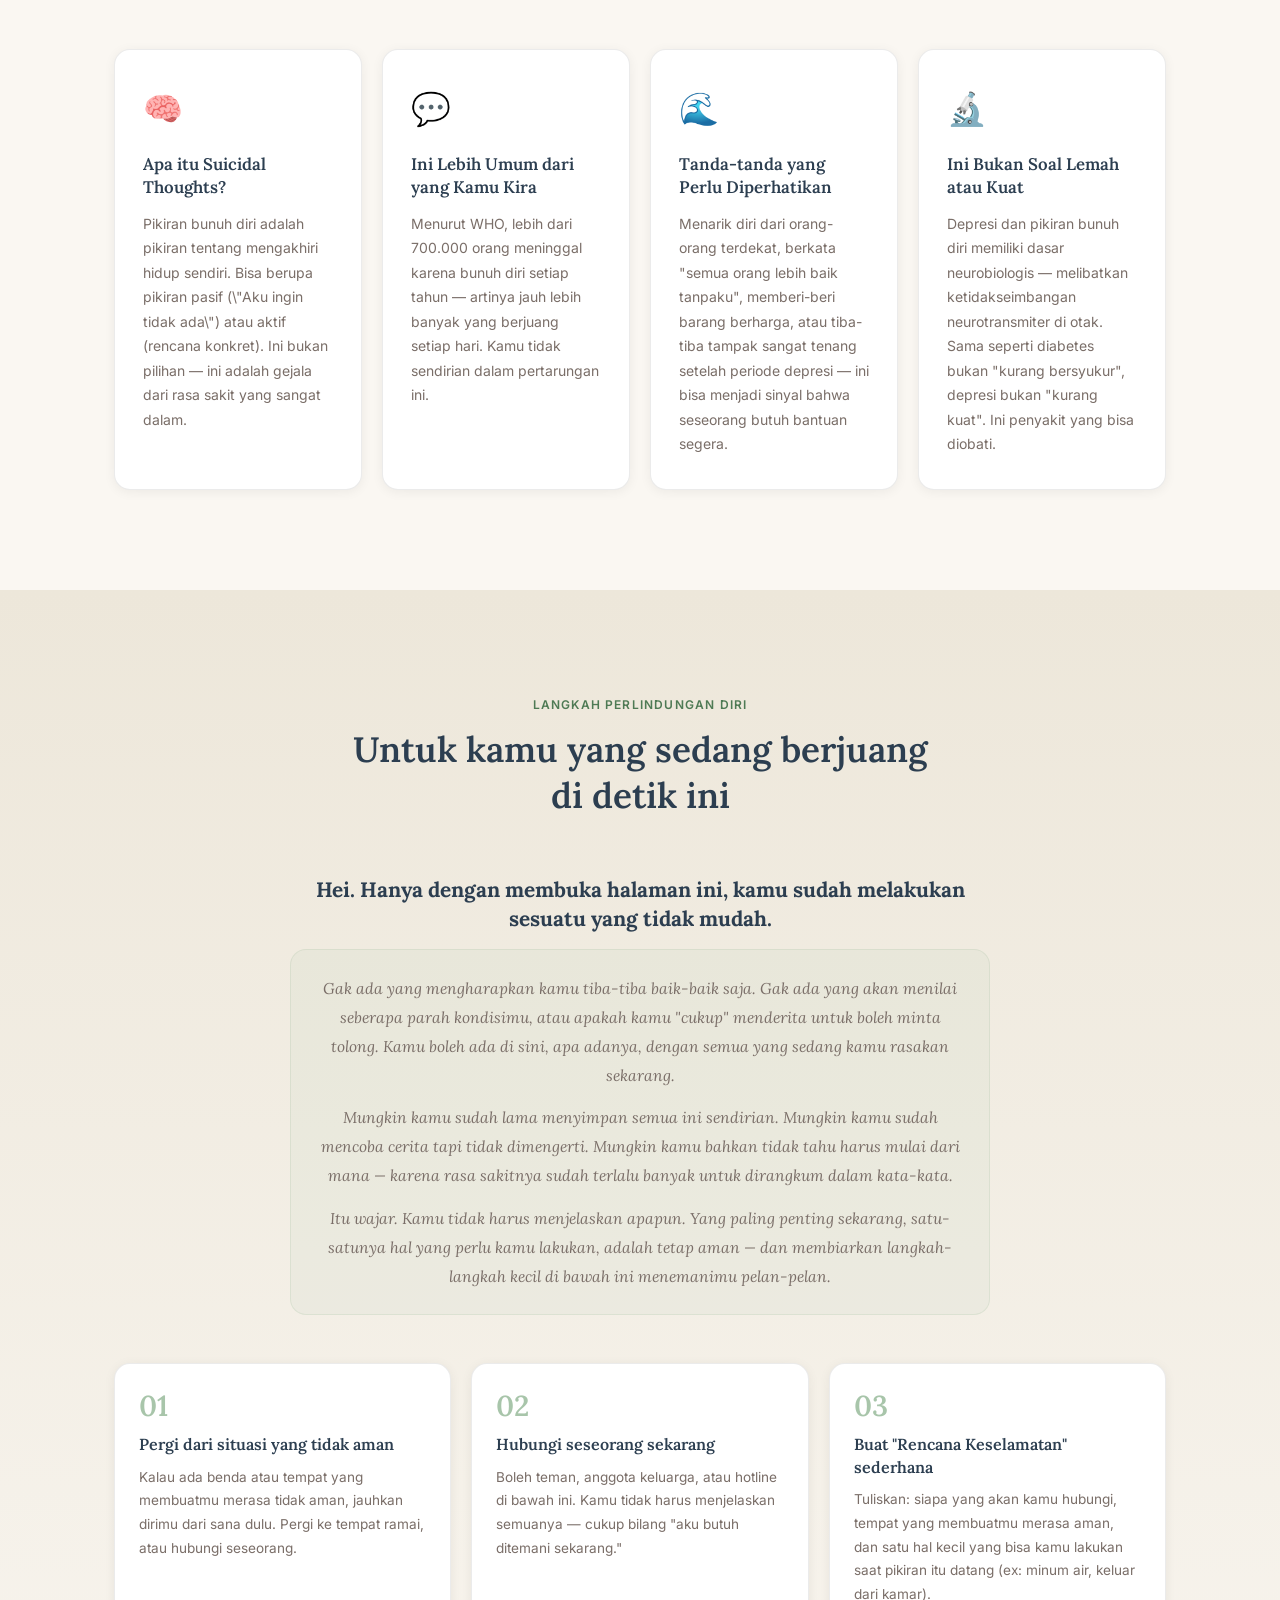
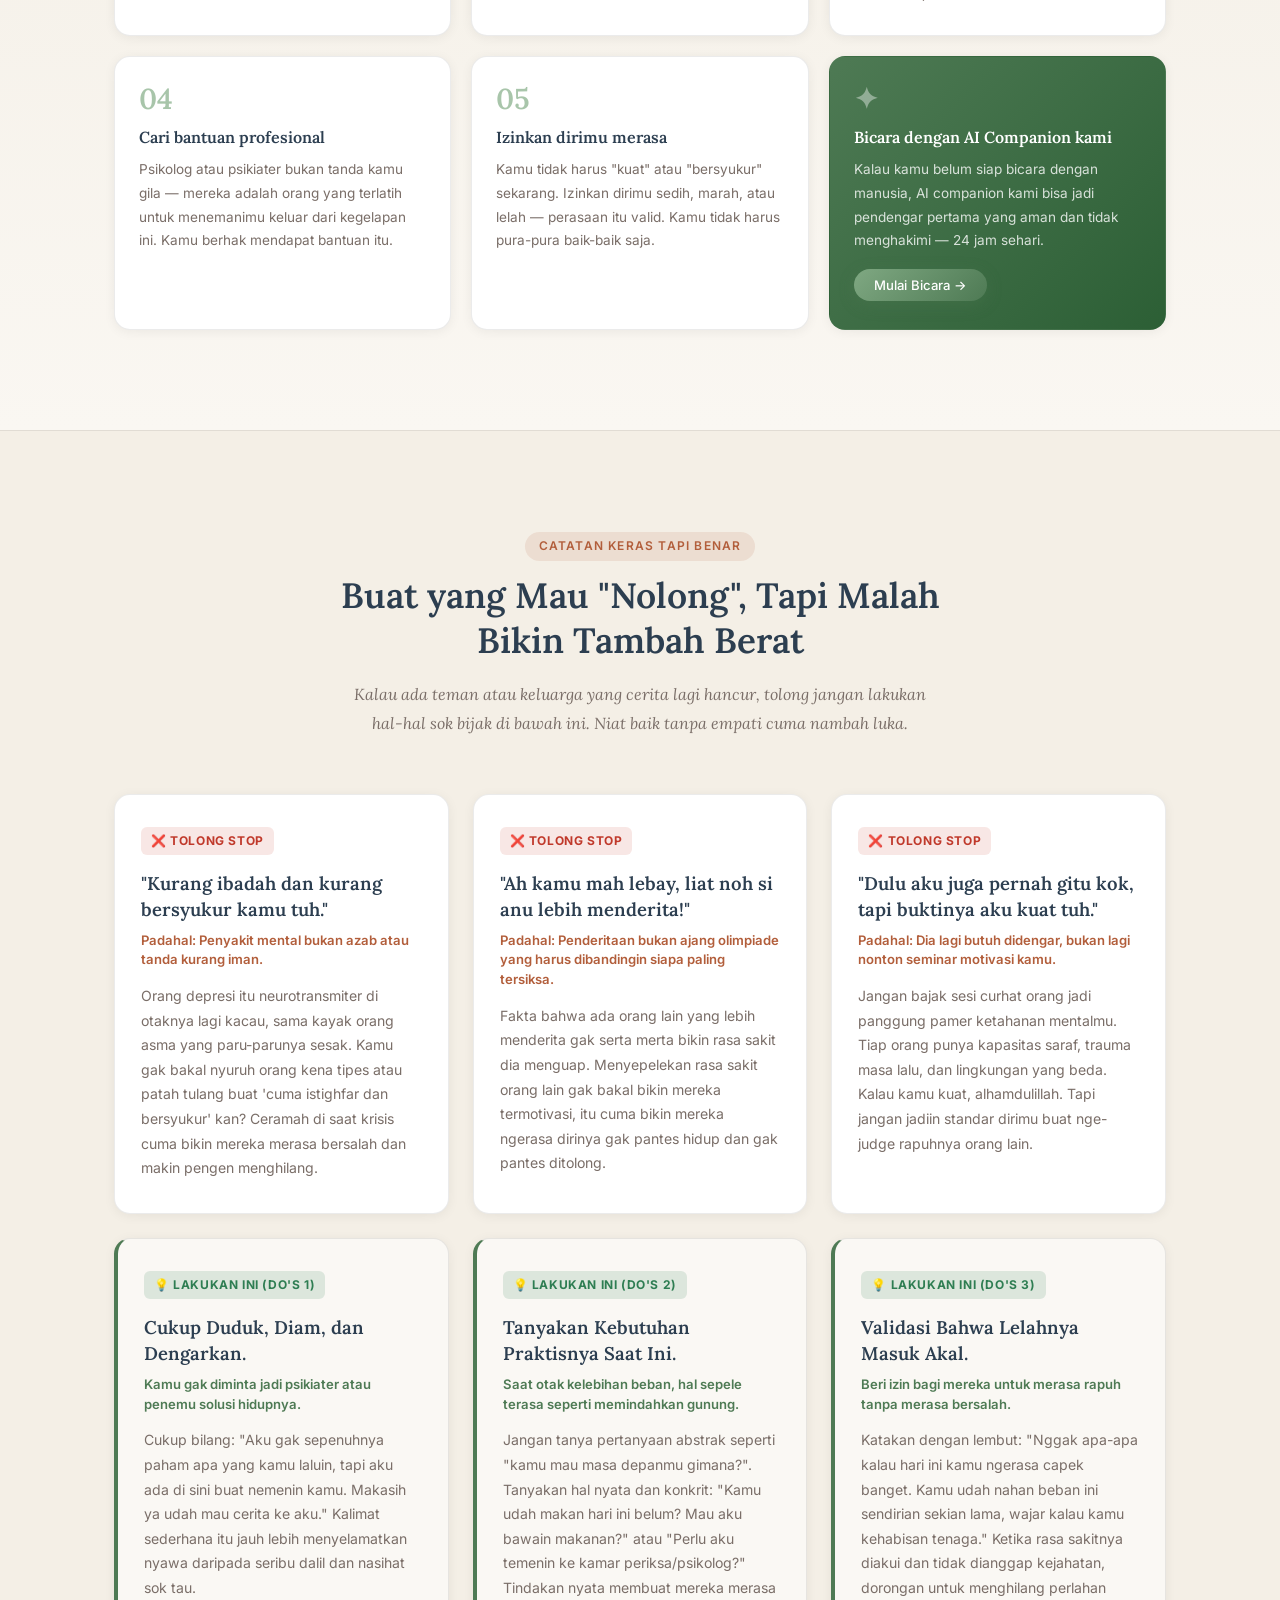
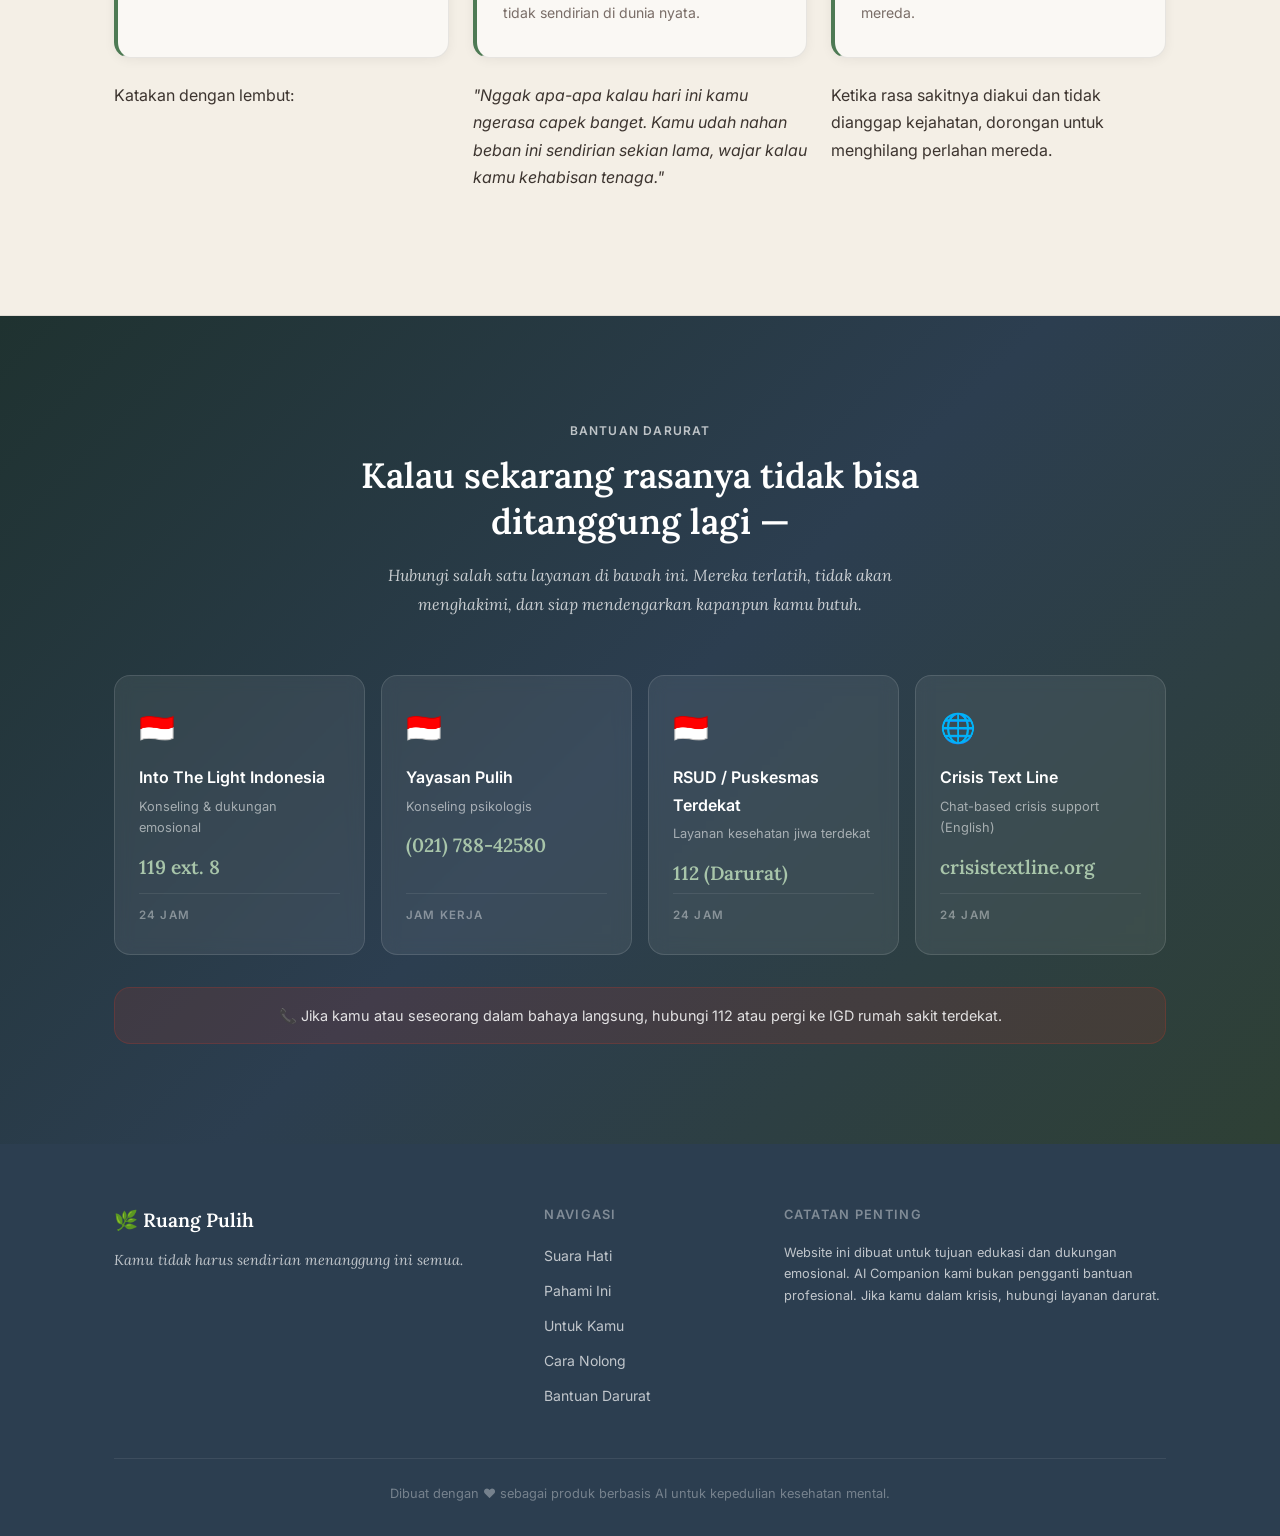
==== commit bfef1837: "translate badges in satire section to English when EN is active" ====
--- a/index.html
+++ b/index.html
@@ -19,7 +19,7 @@
       <p class="passive-banner__text" data-id="banner-text">
         Kalau kamu sering merasa capek hidup tanpa tahu kenapa — ada ruang khusus untukmu di sini.
       </p>
-      <a href="/companion" class="passive-banner__btn" id="passive-banner-btn" data-id="banner-btn">
+      <a href="/temani-aku.html" class="passive-banner__btn" id="passive-banner-btn" data-id="banner-btn">
         Temani Aku →
       </a>
     </div>
@@ -399,7 +399,7 @@
 
       <div class="satire-cards">
         <div class="satire-card">
-          <div class="satire-card__badge">❌ Tolong Stop</div>
+          <div class="satire-card__badge" data-id="sat-badge-stop">❌ Tolong Stop</div>
           <h3 data-id="sat1-title">"Kurang ibadah dan kurang bersyukur kamu tuh."</h3>
           <p class="satire-card__sub" data-id="sat1-sub">Padahal: Penyakit mental bukan azab atau tanda kurang iman.</p>
           <p class="satire-card__desc" data-id="sat1-desc">
@@ -408,7 +408,7 @@
         </div>
 
         <div class="satire-card">
-          <div class="satire-card__badge">❌ Tolong Stop</div>
+          <div class="satire-card__badge" data-id="sat-badge-stop">❌ Tolong Stop</div>
           <h3 data-id="sat2-title">"Ah kamu mah lebay, liat noh si anu lebih menderita!"</h3>
           <p class="satire-card__sub" data-id="sat2-sub">Padahal: Penderitaan bukan ajang olimpiade yang harus dibandingin siapa paling tersiksa.</p>
           <p class="satire-card__desc" data-id="sat2-desc">
@@ -417,7 +417,7 @@
         </div>
 
         <div class="satire-card">
-          <div class="satire-card__badge">❌ Tolong Stop</div>
+          <div class="satire-card__badge" data-id="sat-badge-stop">❌ Tolong Stop</div>
           <h3 data-id="sat3-title">"Dulu aku juga pernah gitu kok, tapi buktinya aku kuat tuh."</h3>
           <p class="satire-card__sub" data-id="sat3-sub">Padahal: Dia lagi butuh didengar, bukan lagi nonton seminar motivasi kamu.</p>
           <p class="satire-card__desc" data-id="sat3-desc">
@@ -426,7 +426,7 @@
         </div>
 
         <div class="satire-card satire-card--truth">
-          <div class="satire-card__badge satire-card__badge--green">💡 LAKUKAN INI (DO'S 1)</div>
+          <div class="satire-card__badge satire-card__badge--green" data-id="sat-badge-do1">💡 LAKUKAN INI (DO'S 1)</div>
           <h3 data-id="sat4-title">Cukup Duduk, Diam, dan Dengarkan.</h3>
           <p class="satire-card__sub" data-id="sat4-sub">Kamu gak diminta jadi psikiater atau penemu solusi hidupnya.</p>
           <p class="satire-card__desc" data-id="sat4-desc">
@@ -435,7 +435,7 @@
         </div>
 
         <div class="satire-card satire-card--truth">
-          <div class="satire-card__badge satire-card__badge--green">💡 LAKUKAN INI (DO'S 2)</div>
+          <div class="satire-card__badge satire-card__badge--green" data-id="sat-badge-do2">💡 LAKUKAN INI (DO'S 2)</div>
           <h3 data-id="sat5-title">Tanyakan Kebutuhan Praktisnya Saat Ini.</h3>
           <p class="satire-card__sub" data-id="sat5-sub">Saat otak kelebihan beban, hal sepele terasa seperti memindahkan gunung.</p>
           <p class="satire-card__desc" data-id="sat5-desc">
@@ -444,10 +444,13 @@
         </div>
 
         <div class="satire-card satire-card--truth">
-          <div class="satire-card__badge satire-card__badge--green">💡 LAKUKAN INI (DO'S 3)</div>
+          <div class="satire-card__badge satire-card__badge--green" data-id="sat-badge-do3">💡 LAKUKAN INI (DO'S 3)</div>
           <h3 data-id="sat6-title">Validasi Bahwa Lelahnya Masuk Akal.</h3>
           <p class="satire-card__sub" data-id="sat6-sub">Beri izin bagi mereka untuk merasa rapuh tanpa merasa bersalah.</p>
           <p class="satire-card__desc" data-id="sat6-desc">
+            Katakan dengan lembut: <em>"Nggak apa-apa kalau hari ini kamu ngerasa capek banget. Kamu udah nahan beban ini sendirian sekian lama, wajar kalau kamu kehabisan tenaga."</em> Ketika rasa sakitnya diakui dan tidak dianggap kejahatan, dorongan untuk menghilang perlahan mereda.
+          </p>
+        </div>
             Katakan dengan lembut: <em>"Nggak apa-apa kalau hari ini kamu ngerasa capek banget. Kamu udah nahan beban ini sendirian sekian lama, wajar kalau kamu kehabisan tenaga."</em> Ketika rasa sakitnya diakui dan tidak dianggap kejahatan, dorongan untuk menghilang perlahan mereda.
           </p>
         </div>
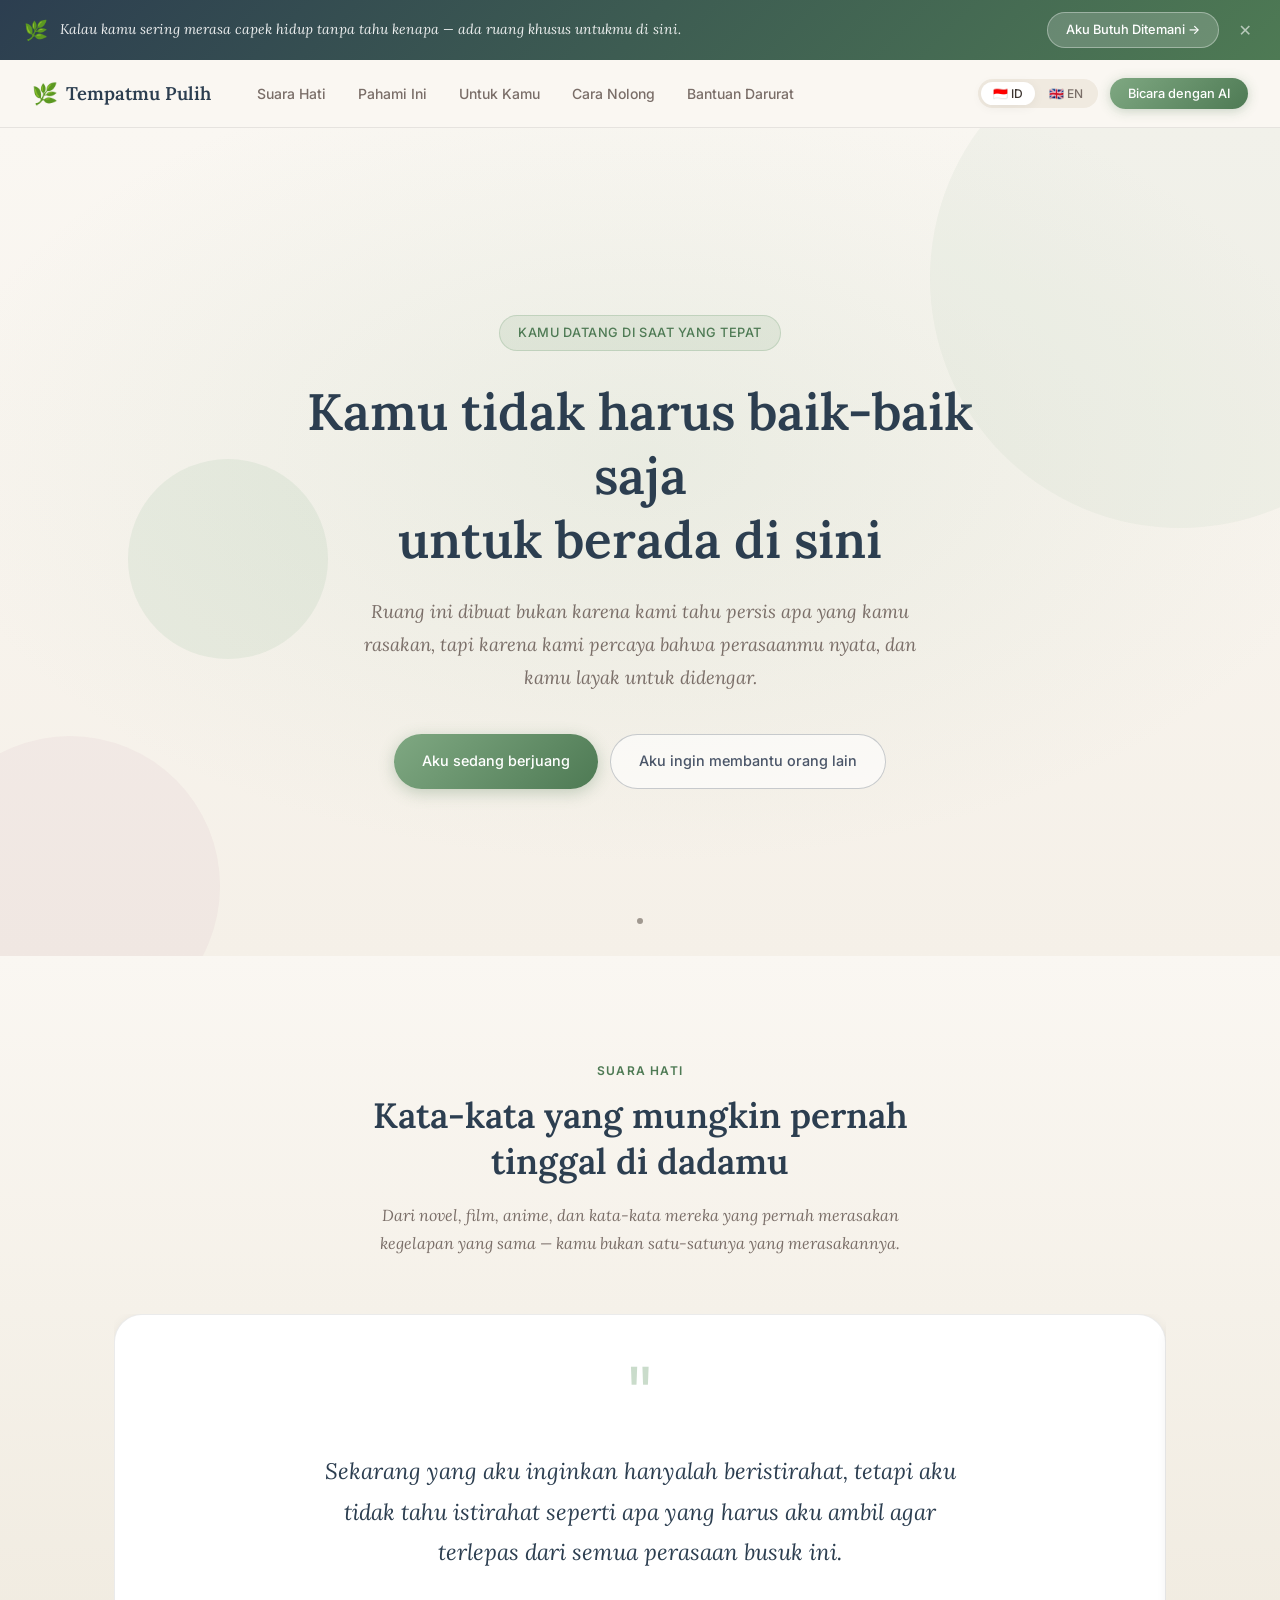
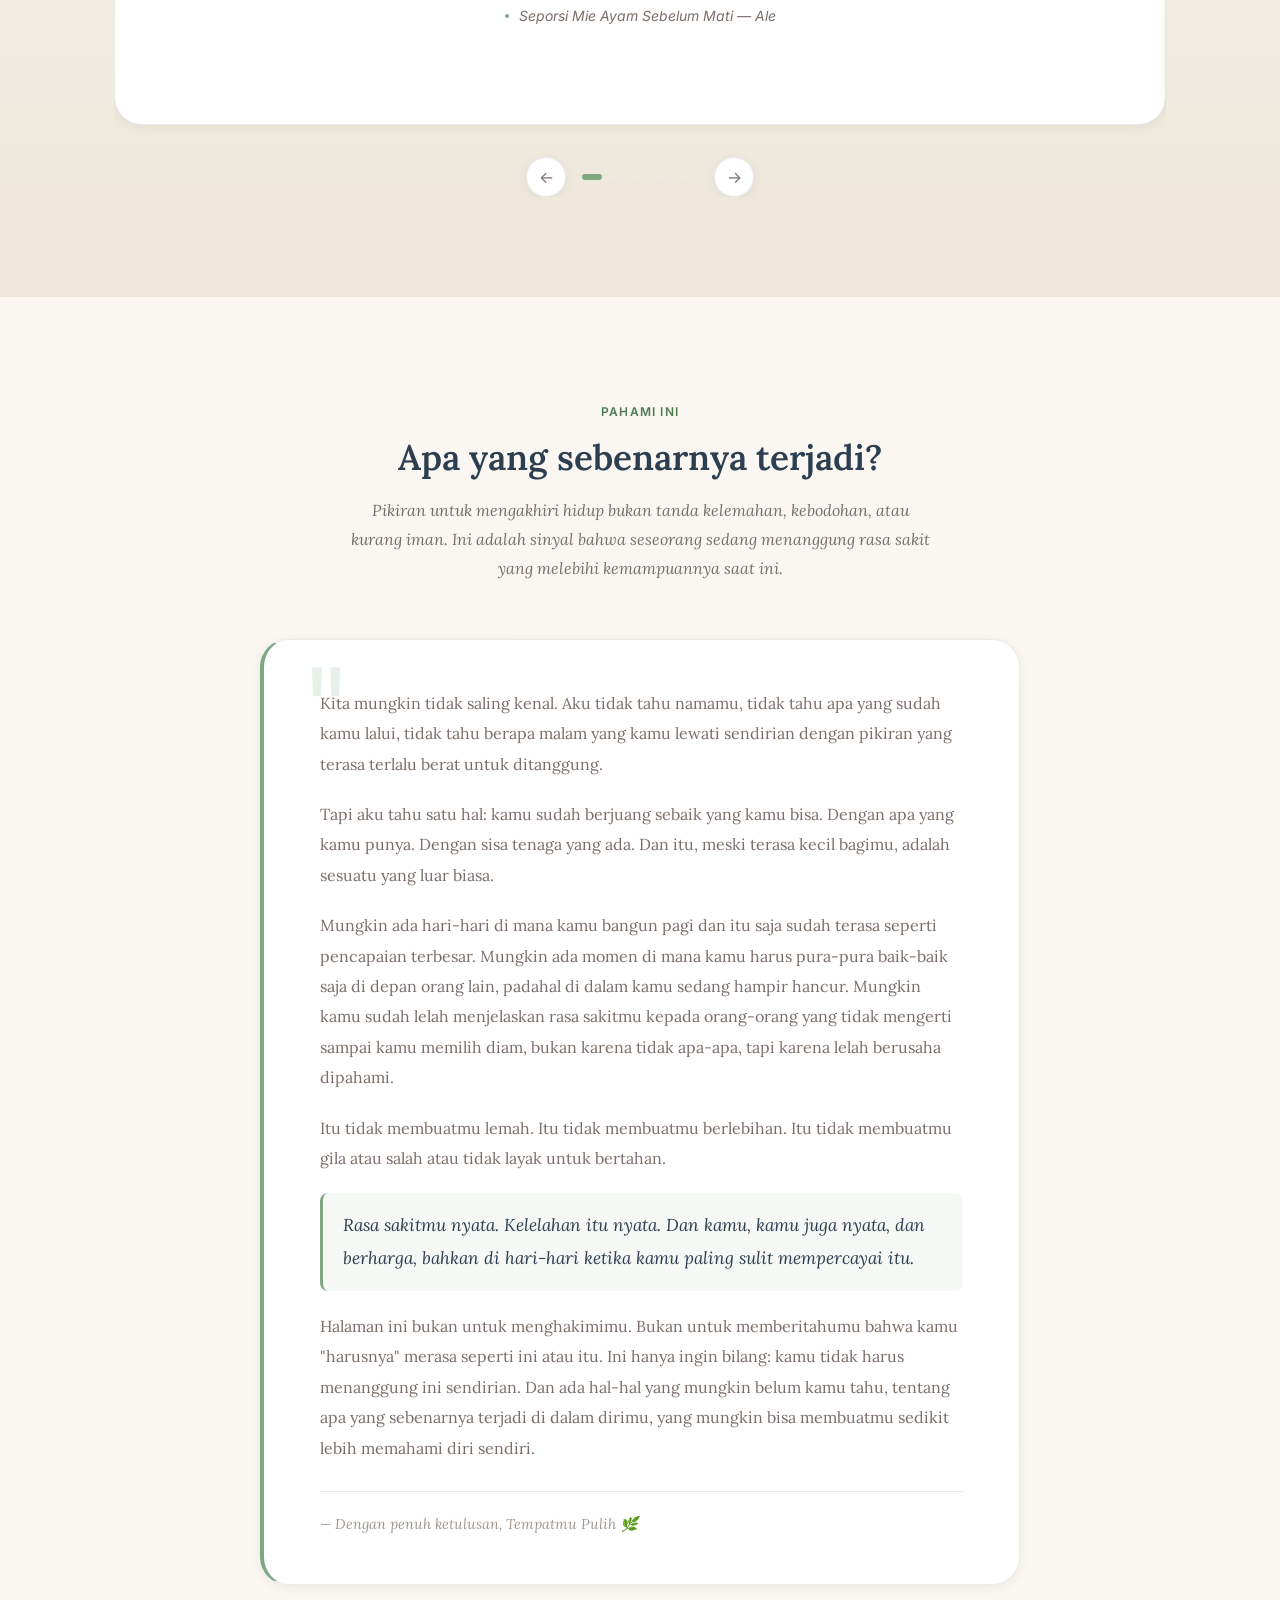
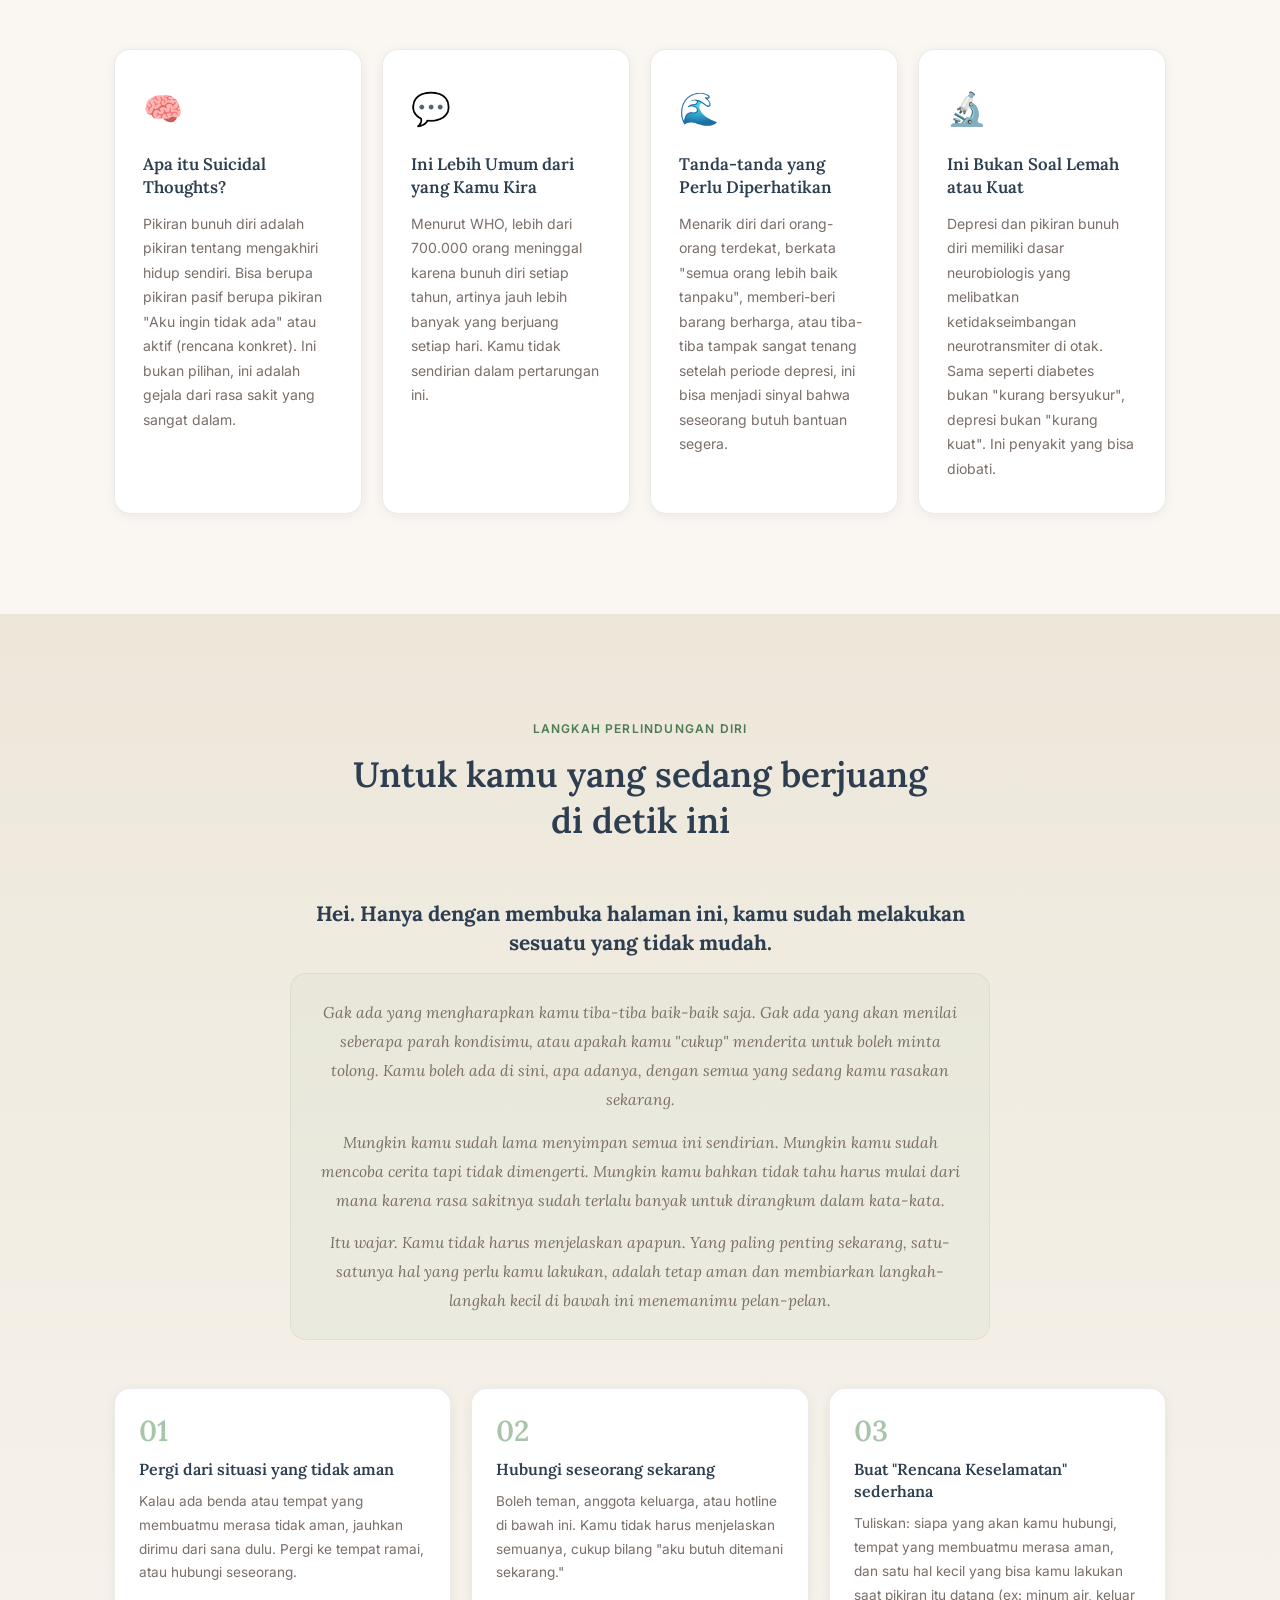
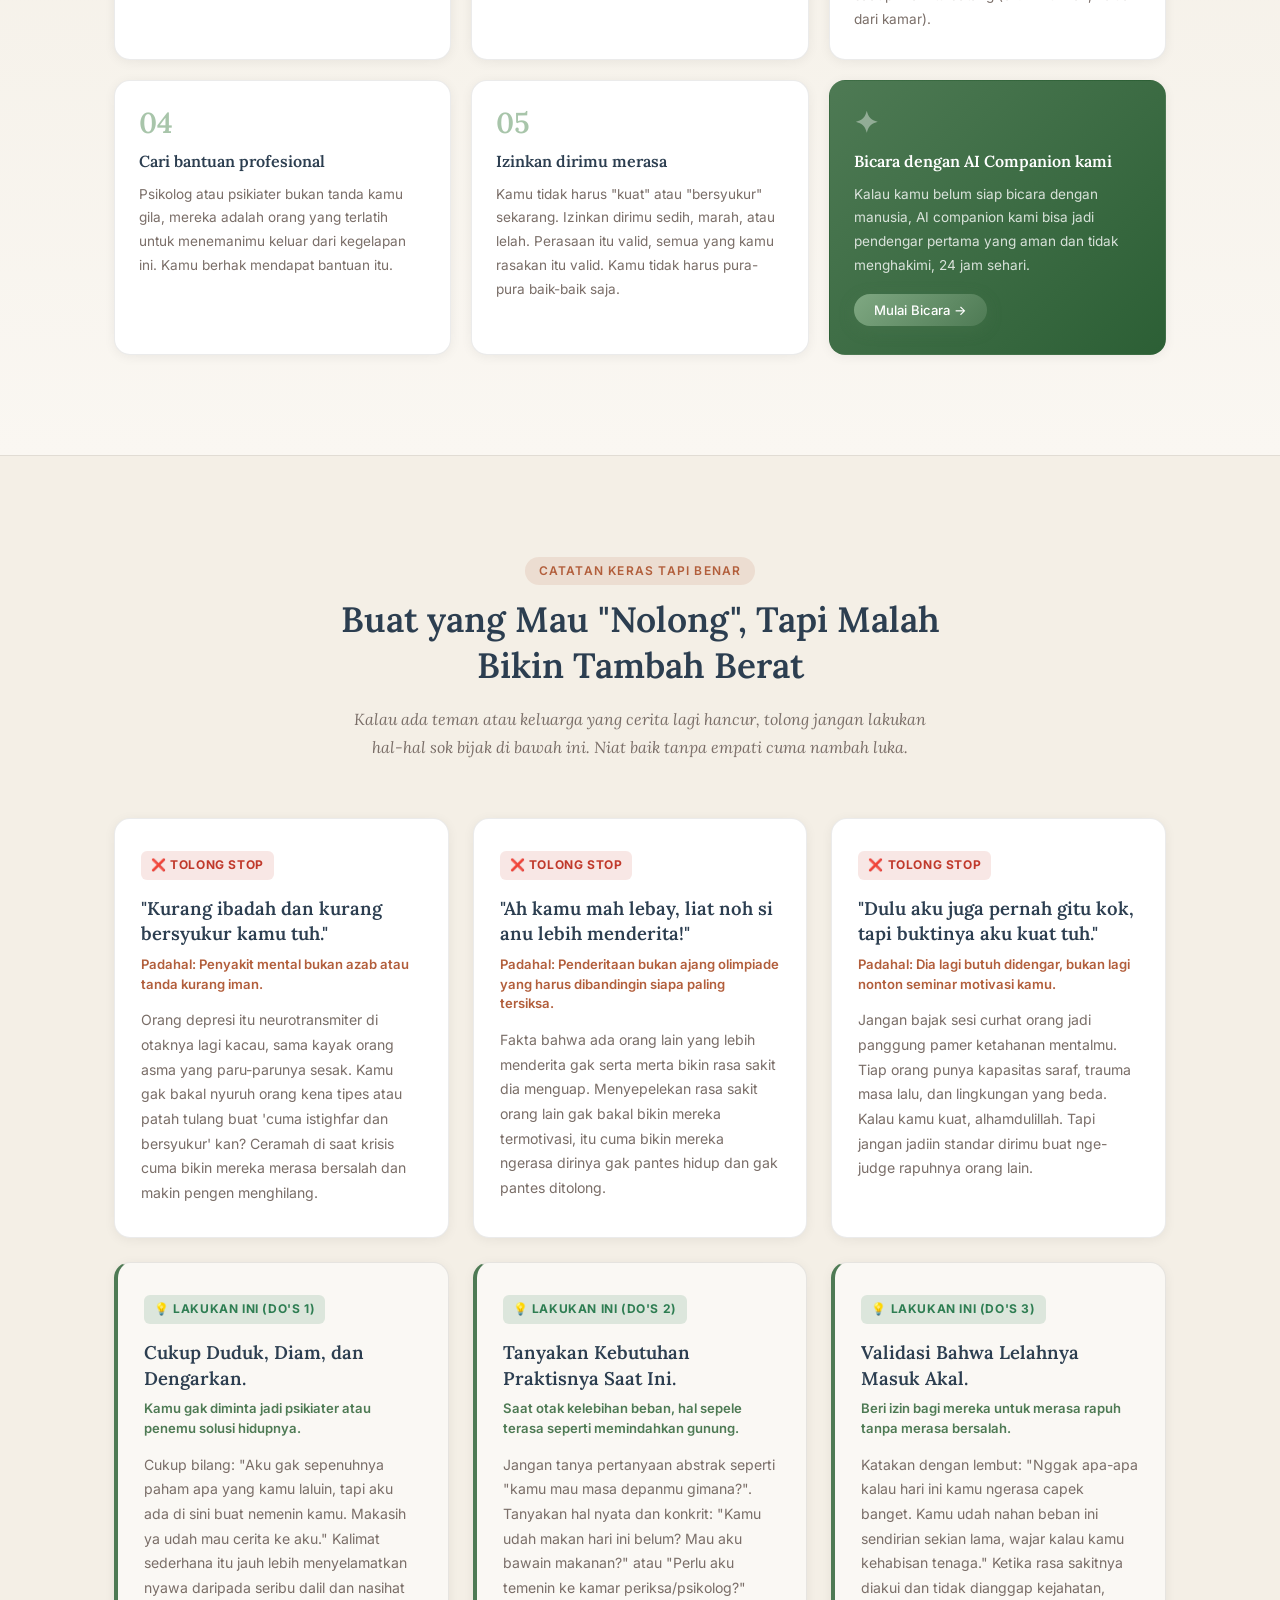
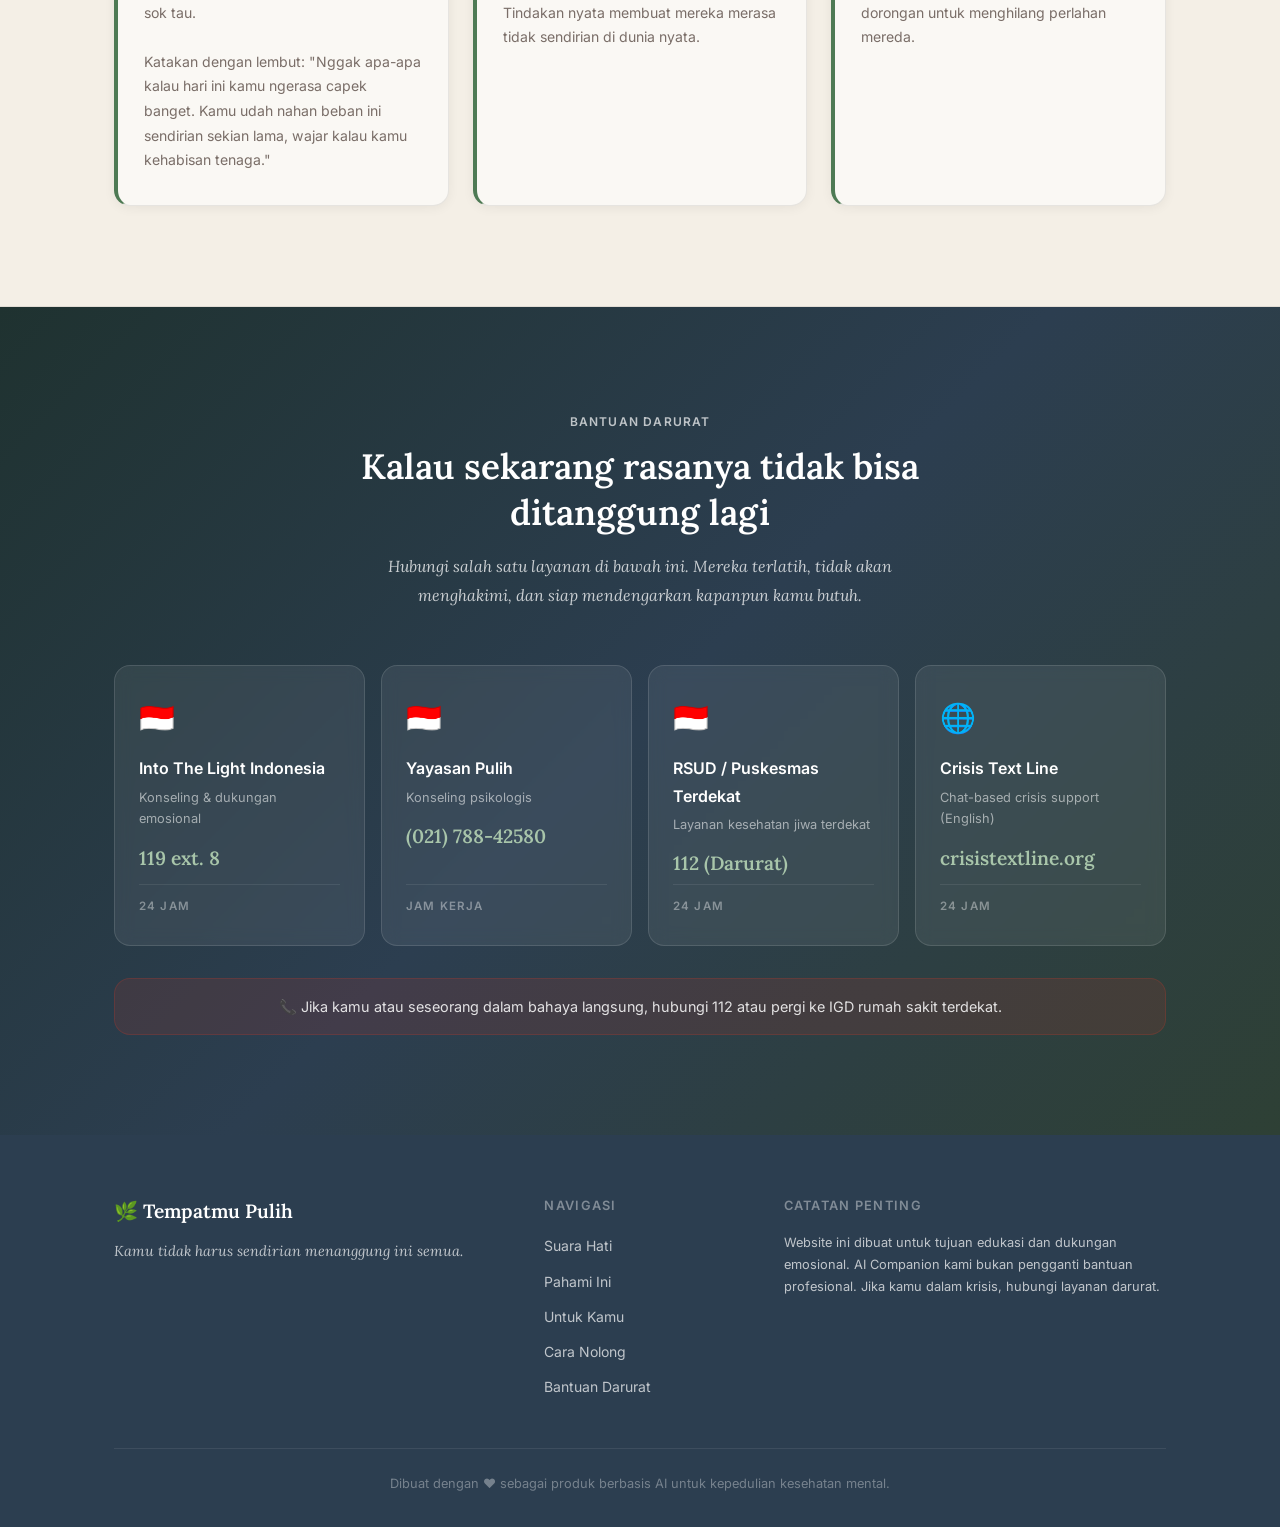
==== commit ecf2b484: "update brand name to Tempatmu Pulih everywhere and fix duplicated text on satire card" ====
--- a/index.html
+++ b/index.html
@@ -3,7 +3,7 @@
 <head>
   <meta charset="UTF-8" />
   <meta name="viewport" content="width=device-width, initial-scale=1.0"/>
-  <title id="page-title">Ruang Pulih — Kamu Tidak Sendiri</title>
+  <title id="page-title">Tempatmu Pulih — Kamu Tidak Sendiri</title>
   <link rel="preconnect" href="https://fonts.googleapis.com">
   <link href="https://fonts.googleapis.com/css2?family=Lora:ital,wght@0,400;0,600;1,400&family=Inter:wght@300;400;500;600&display=swap" rel="stylesheet">
   <link rel="stylesheet" href="style.css">
@@ -32,7 +32,7 @@
   <nav class="navbar" id="navbar">
     <div class="navbar__logo">
       <span class="logo-leaf">🌿</span>
-      <span class="logo-text">Ruang Pulih</span>
+      <span class="logo-text">Tempatmu Pulih</span>
     </div>
     <ul class="navbar__links">
       <li><a href="#section-quotes" data-id="nav-quotes">Suara Hati</a></li>
@@ -275,7 +275,7 @@
           <p class="open-letter__line" data-id="letter-p6">
             Halaman ini bukan untuk menghakimimu. Bukan untuk memberitahumu bahwa kamu "harusnya" merasa seperti ini atau itu. Ini hanya ingin bilang: kamu tidak harus menanggung ini sendirian. Dan ada hal-hal yang mungkin belum kamu tahu — tentang apa yang sebenarnya terjadi di dalam dirimu — yang mungkin bisa membuatmu sedikit lebih memahami diri sendiri.
           </p>
-          <div class="open-letter__sig" data-id="letter-sig">— Dengan penuh ketulusan, Ruang Pulih 🌿</div>
+          <div class="open-letter__sig" data-id="letter-sig">— Dengan penuh ketulusan, Tempatmu Pulih 🌿</div>
         </div>
       </div>
 
@@ -451,9 +451,6 @@
             Katakan dengan lembut: <em>"Nggak apa-apa kalau hari ini kamu ngerasa capek banget. Kamu udah nahan beban ini sendirian sekian lama, wajar kalau kamu kehabisan tenaga."</em> Ketika rasa sakitnya diakui dan tidak dianggap kejahatan, dorongan untuk menghilang perlahan mereda.
           </p>
         </div>
-            Katakan dengan lembut: <em>"Nggak apa-apa kalau hari ini kamu ngerasa capek banget. Kamu udah nahan beban ini sendirian sekian lama, wajar kalau kamu kehabisan tenaga."</em> Ketika rasa sakitnya diakui dan tidak dianggap kejahatan, dorongan untuk menghilang perlahan mereda.
-          </p>
-        </div>
       </div>
     </div>
   </section>
@@ -526,7 +523,7 @@
     <div class="ai-chat__header">
       <div class="ai-chat__title">
         <span class="ai-status-dot"></span>
-        <span data-id="ai-panel-title">AI Companion — Ruang Pulih</span>
+        <span data-id="ai-panel-title">AI Companion — Tempatmu Pulih</span>
       </div>
       <button class="ai-chat__close" onclick="closeAIChat()">✕</button>
     </div>
@@ -556,7 +553,7 @@
     <div class="container">
       <div class="footer__grid">
         <div class="footer__brand">
-          <div class="footer__logo">🌿 Ruang Pulih</div>
+          <div class="footer__logo">🌿 Tempatmu Pulih</div>
           <p data-id="footer-tagline">Kamu tidak harus sendirian menanggung ini semua.</p>
         </div>
         <div class="footer__links">
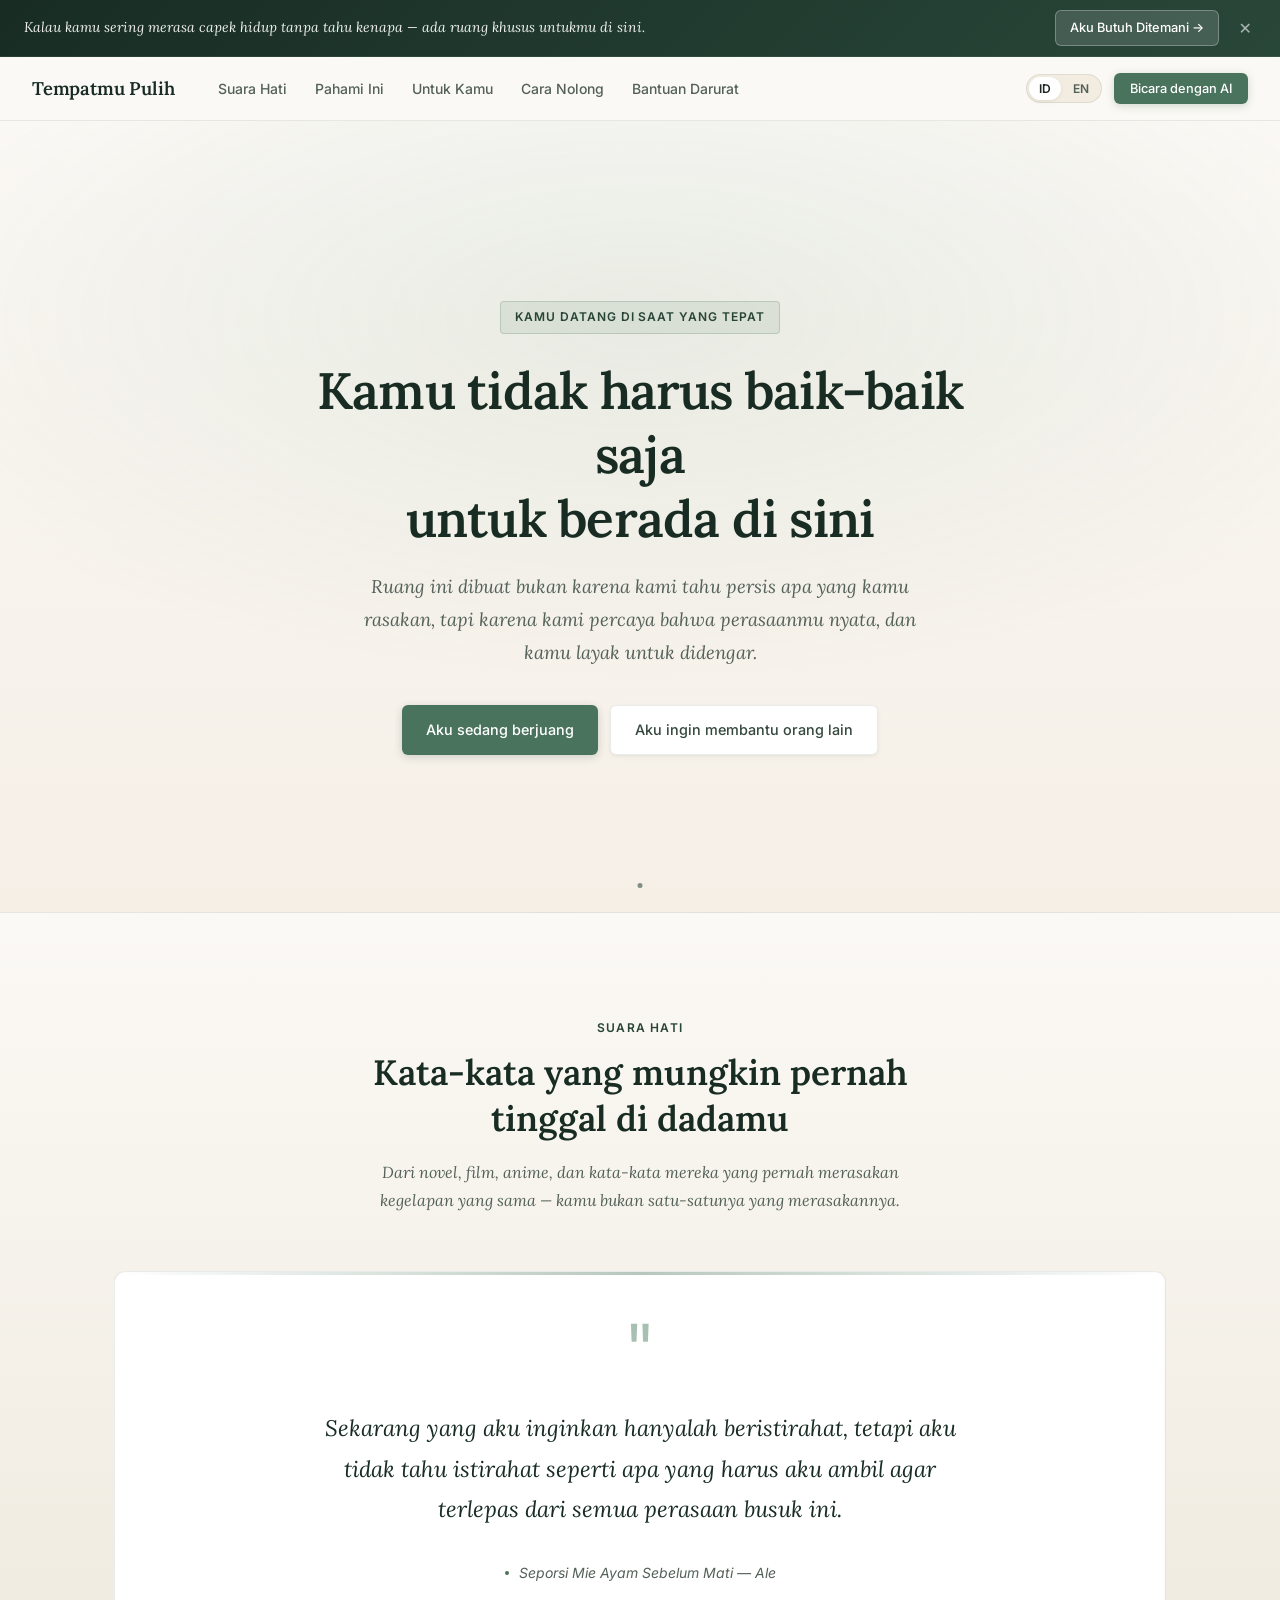
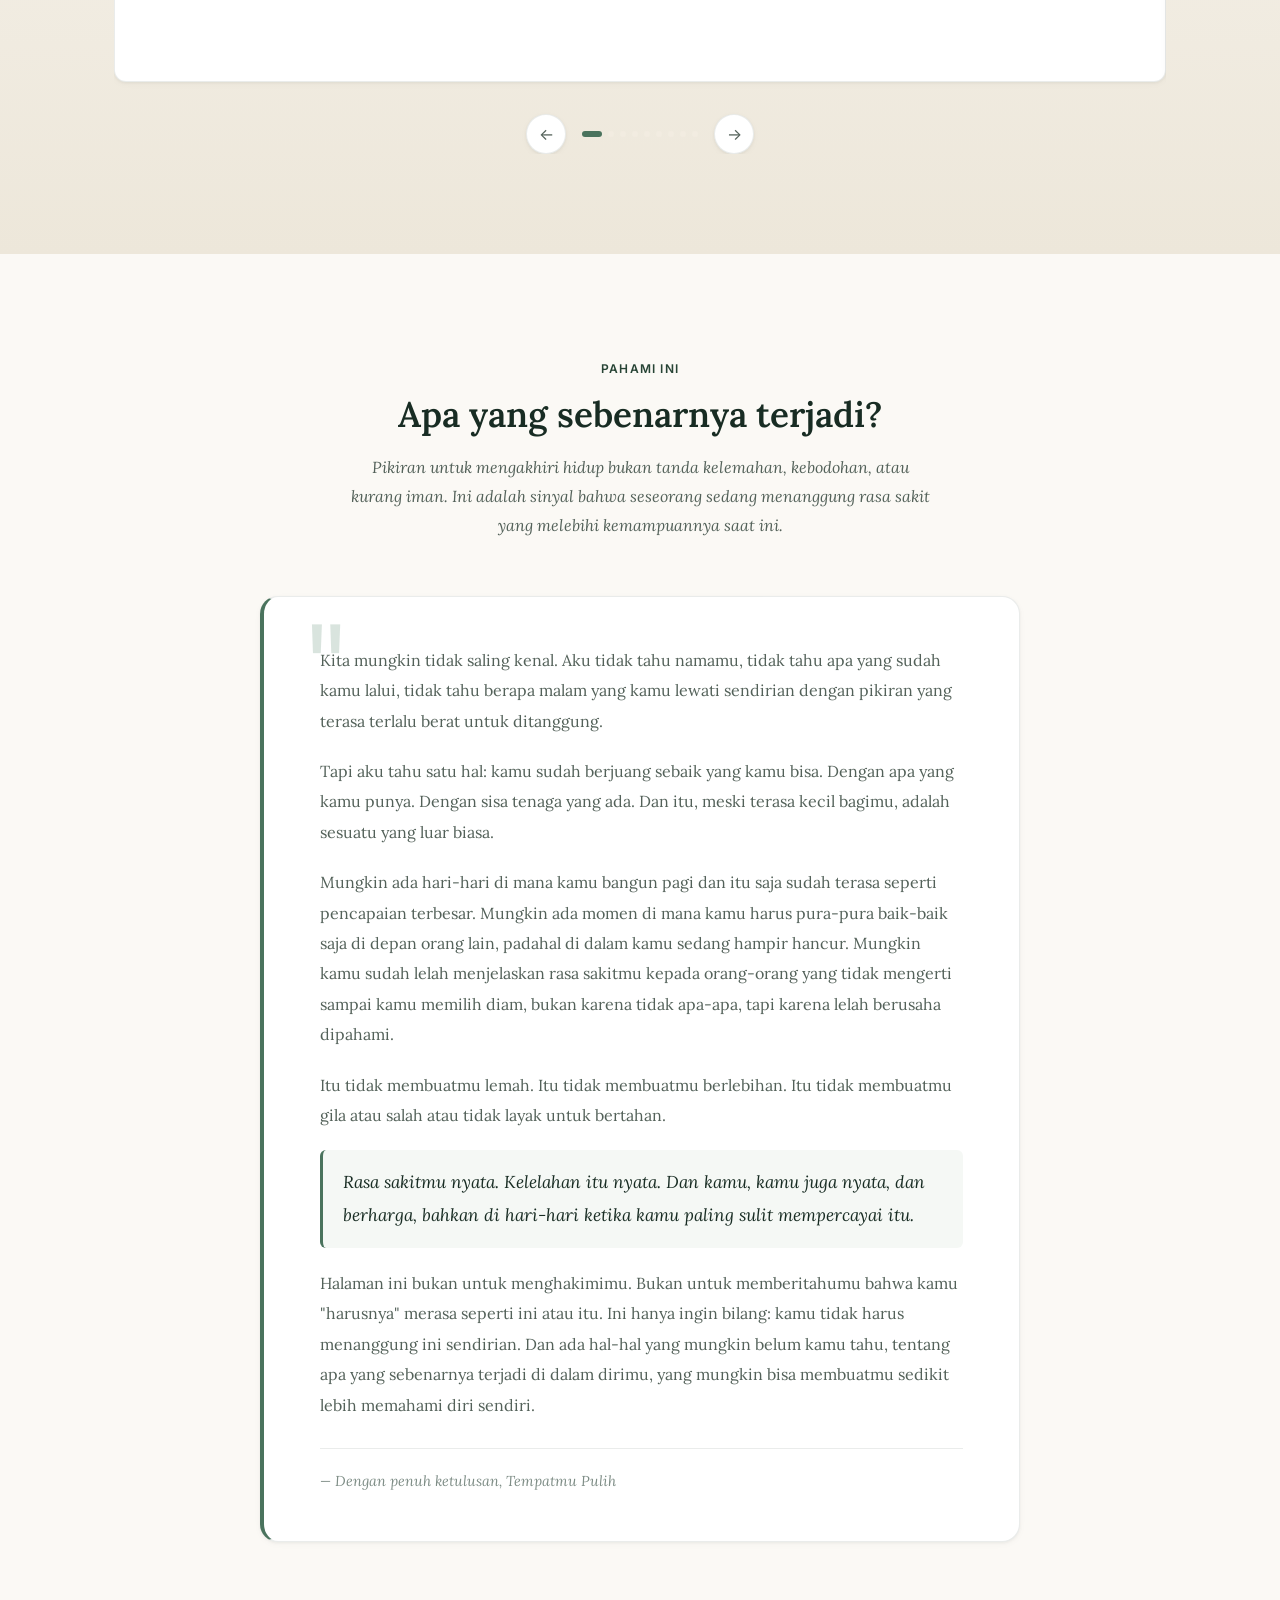
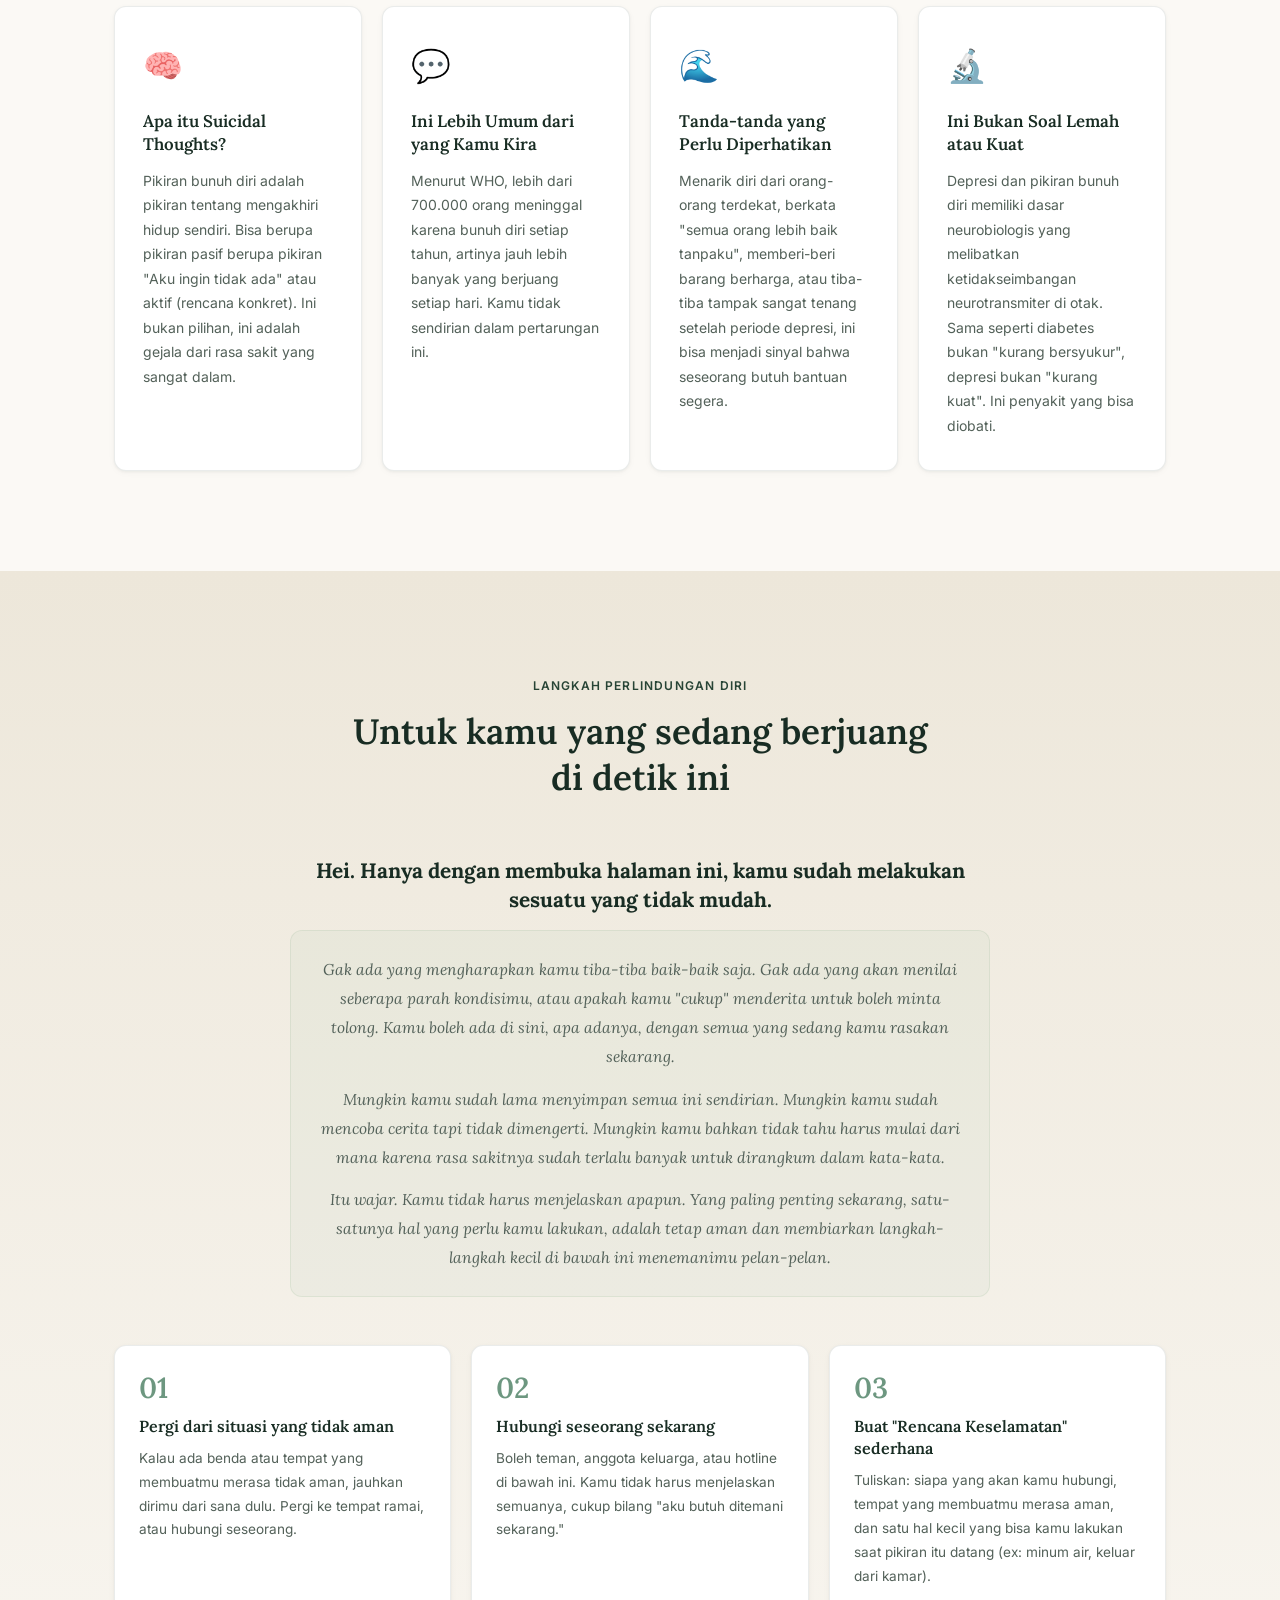
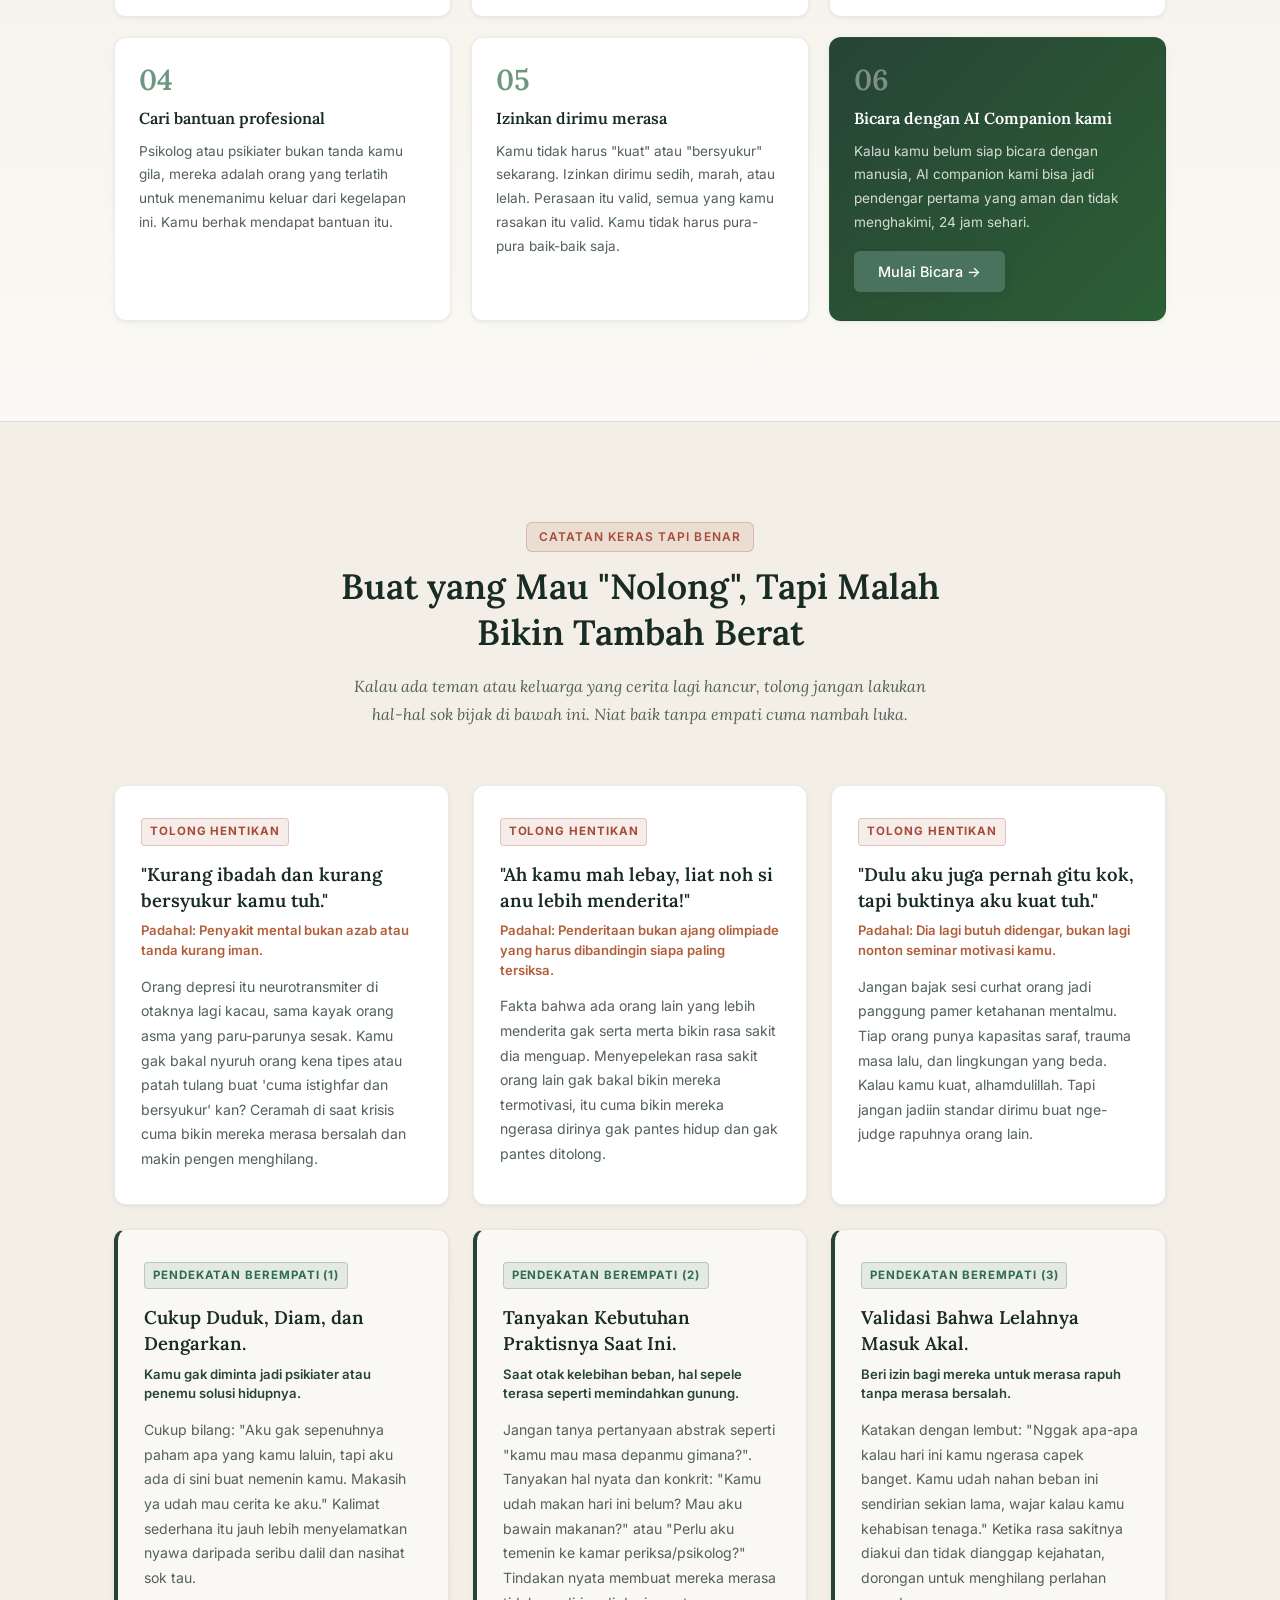
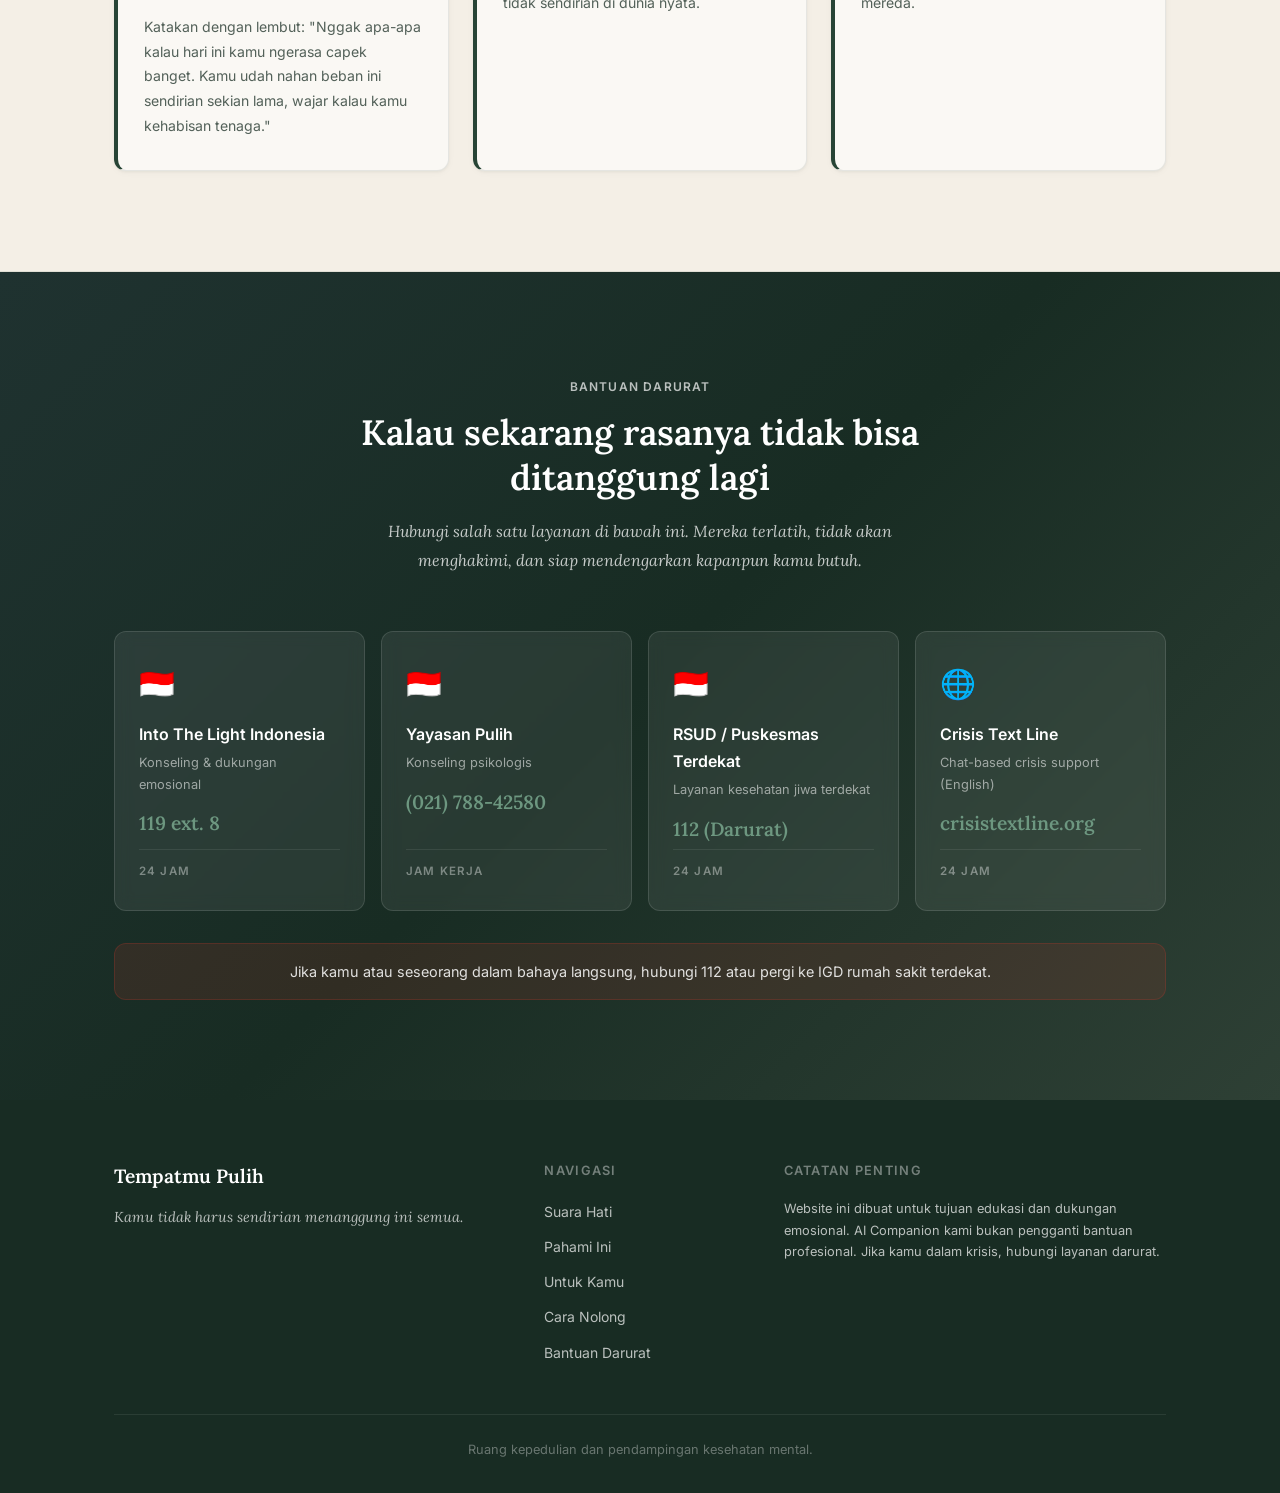
==== commit be79c079: "Apply antislop principles, implement DESIGN.md, eliminate AI slop patterns across all pages" ====
--- a/index.html
+++ b/index.html
@@ -15,7 +15,6 @@
        ============================================= -->
   <div id="passive-banner" class="passive-banner">
     <div class="passive-banner__inner">
-      <span class="passive-banner__icon">🌿</span>
       <p class="passive-banner__text" data-id="banner-text">
         Kalau kamu sering merasa capek hidup tanpa tahu kenapa — ada ruang khusus untukmu di sini.
       </p>
@@ -31,7 +30,6 @@
        ============================================= -->
   <nav class="navbar" id="navbar">
     <div class="navbar__logo">
-      <span class="logo-leaf">🌿</span>
       <span class="logo-text">Tempatmu Pulih</span>
     </div>
     <ul class="navbar__links">
@@ -44,12 +42,13 @@
     <div class="navbar__actions">
       <!-- Language Toggle -->
       <div class="lang-toggle" id="lang-toggle" title="Ganti Bahasa / Switch Language">
-        <button class="lang-btn active" id="btn-id" onclick="setLang('id')">🇮🇩 ID</button>
-        <button class="lang-btn" id="btn-en" onclick="setLang('en')">🇬🇧 EN</button>
+        <button class="lang-btn active" id="btn-id" onclick="setLang('id')">ID</button>
+        <button class="lang-btn" id="btn-en" onclick="setLang('en')">EN</button>
       </div>
       <!-- AI Chat Button -->
       <button class="ai-chat-trigger" id="ai-chat-trigger" data-id="ai-btn">
-        <span>✦</span> <span data-id="ai-btn-label">Bicara dengan AI</span>
+        <svg width="14" height="14" viewBox="0 0 24 24" fill="none" stroke="currentColor" stroke-width="2" stroke-linecap="round" stroke-linejoin="round" style="vertical-align: middle;"><path d="M21 15a2 2 0 0 1-2 2H7l-4 4V5a2 2 0 0 1 2-2h14a2 2 0 0 1 2 2z"></path></svg>
+        <span data-id="ai-btn-label">Bicara dengan AI</span>
       </button>
     </div>
     <button class="navbar__hamburger" id="hamburger">☰</button>
@@ -74,13 +73,8 @@
        HERO SECTION
        ============================================= -->
   <section class="hero" id="home">
-    <div class="hero__bg-circles">
-      <div class="circle c1"></div>
-      <div class="circle c2"></div>
-      <div class="circle c3"></div>
-    </div>
     <div class="hero__content">
-      <div class="hero__tag" data-id="hero-tag">Kamu datang di saat yang tepat. 🌿</div>
+      <div class="hero__tag" data-id="hero-tag">Kamu datang di saat yang tepat</div>
       <h1 class="hero__title" data-id="hero-title">
         Kamu tidak harus baik-baik saja<br>untuk berada di sini.
       </h1>
@@ -275,7 +269,7 @@
           <p class="open-letter__line" data-id="letter-p6">
             Halaman ini bukan untuk menghakimimu. Bukan untuk memberitahumu bahwa kamu "harusnya" merasa seperti ini atau itu. Ini hanya ingin bilang: kamu tidak harus menanggung ini sendirian. Dan ada hal-hal yang mungkin belum kamu tahu — tentang apa yang sebenarnya terjadi di dalam dirimu — yang mungkin bisa membuatmu sedikit lebih memahami diri sendiri.
           </p>
-          <div class="open-letter__sig" data-id="letter-sig">— Dengan penuh ketulusan, Tempatmu Pulih 🌿</div>
+          <div class="open-letter__sig" data-id="letter-sig">— Dengan penuh ketulusan, Tempatmu Pulih</div>
         </div>
       </div>
 
@@ -373,7 +367,7 @@
               <p data-id="self-s5-desc">Kamu tidak harus "kuat" atau "bersyukur" sekarang. Izinkan dirimu sedih, marah, atau lelah — perasaan itu valid. Kamu tidak harus pura-pura baik-baik saja.</p>
             </div>
             <div class="step-card step-card--highlight">
-              <div class="step-num">✦</div>
+              <div class="step-num">06</div>
               <h4 data-id="self-s6-title">Bicara dengan AI Companion kami</h4>
               <p data-id="self-s6-desc">Kalau kamu belum siap bicara dengan manusia, AI companion kami bisa jadi pendengar pertama yang aman dan tidak menghakimi — 24 jam sehari.</p>
               <button class="btn btn--primary btn--sm" onclick="openAIChat()" data-id="self-s6-btn">Mulai Bicara →</button>
@@ -399,7 +393,7 @@
 
       <div class="satire-cards">
         <div class="satire-card">
-          <div class="satire-card__badge" data-id="sat-badge-stop">❌ Tolong Stop</div>
+          <div class="satire-card__badge" data-id="sat-badge-stop">TOLONG HENTIKAN</div>
           <h3 data-id="sat1-title">"Kurang ibadah dan kurang bersyukur kamu tuh."</h3>
           <p class="satire-card__sub" data-id="sat1-sub">Padahal: Penyakit mental bukan azab atau tanda kurang iman.</p>
           <p class="satire-card__desc" data-id="sat1-desc">
@@ -408,7 +402,7 @@
         </div>
 
         <div class="satire-card">
-          <div class="satire-card__badge" data-id="sat-badge-stop">❌ Tolong Stop</div>
+          <div class="satire-card__badge" data-id="sat-badge-stop">TOLONG HENTIKAN</div>
           <h3 data-id="sat2-title">"Ah kamu mah lebay, liat noh si anu lebih menderita!"</h3>
           <p class="satire-card__sub" data-id="sat2-sub">Padahal: Penderitaan bukan ajang olimpiade yang harus dibandingin siapa paling tersiksa.</p>
           <p class="satire-card__desc" data-id="sat2-desc">
@@ -417,7 +411,7 @@
         </div>
 
         <div class="satire-card">
-          <div class="satire-card__badge" data-id="sat-badge-stop">❌ Tolong Stop</div>
+          <div class="satire-card__badge" data-id="sat-badge-stop">TOLONG HENTIKAN</div>
           <h3 data-id="sat3-title">"Dulu aku juga pernah gitu kok, tapi buktinya aku kuat tuh."</h3>
           <p class="satire-card__sub" data-id="sat3-sub">Padahal: Dia lagi butuh didengar, bukan lagi nonton seminar motivasi kamu.</p>
           <p class="satire-card__desc" data-id="sat3-desc">
@@ -426,7 +420,7 @@
         </div>
 
         <div class="satire-card satire-card--truth">
-          <div class="satire-card__badge satire-card__badge--green" data-id="sat-badge-do1">💡 LAKUKAN INI (DO'S 1)</div>
+          <div class="satire-card__badge satire-card__badge--green" data-id="sat-badge-do1">PENDEKATAN BEREMPATI (1)</div>
           <h3 data-id="sat4-title">Cukup Duduk, Diam, dan Dengarkan.</h3>
           <p class="satire-card__sub" data-id="sat4-sub">Kamu gak diminta jadi psikiater atau penemu solusi hidupnya.</p>
           <p class="satire-card__desc" data-id="sat4-desc">
@@ -435,7 +429,7 @@
         </div>
 
         <div class="satire-card satire-card--truth">
-          <div class="satire-card__badge satire-card__badge--green" data-id="sat-badge-do2">💡 LAKUKAN INI (DO'S 2)</div>
+          <div class="satire-card__badge satire-card__badge--green" data-id="sat-badge-do2">PENDEKATAN BEREMPATI (2)</div>
           <h3 data-id="sat5-title">Tanyakan Kebutuhan Praktisnya Saat Ini.</h3>
           <p class="satire-card__sub" data-id="sat5-sub">Saat otak kelebihan beban, hal sepele terasa seperti memindahkan gunung.</p>
           <p class="satire-card__desc" data-id="sat5-desc">
@@ -444,7 +438,7 @@
         </div>
 
         <div class="satire-card satire-card--truth">
-          <div class="satire-card__badge satire-card__badge--green" data-id="sat-badge-do3">💡 LAKUKAN INI (DO'S 3)</div>
+          <div class="satire-card__badge satire-card__badge--green" data-id="sat-badge-do3">PENDEKATAN BEREMPATI (3)</div>
           <h3 data-id="sat6-title">Validasi Bahwa Lelahnya Masuk Akal.</h3>
           <p class="satire-card__sub" data-id="sat6-sub">Beri izin bagi mereka untuk merasa rapuh tanpa merasa bersalah.</p>
           <p class="satire-card__desc" data-id="sat6-desc">
@@ -529,11 +523,11 @@
     </div>
     <div class="ai-chat__messages" id="ai-messages">
       <div class="ai-msg ai-msg--bot">
-        <p data-id="ai-welcome">Hei 🌿 Aku di sini. Kamu tidak harus menjelaskan semuanya — ceritakan saja apa yang kamu mau. Aku mendengarkan.</p>
+        <p data-id="ai-welcome">Hei. Aku di sini. Kamu tidak harus menjelaskan semuanya — ceritakan saja apa yang kamu mau. Aku mendengarkan.</p>
       </div>
     </div>
     <div class="ai-chat__disclaimer" data-id="ai-disclaimer">
-      ⚠️ AI ini bukan pengganti bantuan profesional. Jika kamu dalam bahaya, hubungi 119 ext. 8 sekarang.
+      Layanan ini bukan pengganti bantuan medis/psikologis profesional. Jika dalam bahaya langsung, hubungi 119 ext. 8 sekarang.
     </div>
     <div class="ai-chat__input-row">
       <input type="text" id="ai-input" class="ai-chat__input" placeholder="Cerita di sini..." data-id-placeholder="ai-input-placeholder" />
@@ -543,7 +537,7 @@
 
   <!-- Floating AI Button (mobile) -->
   <button class="ai-fab" id="ai-fab" onclick="openAIChat()" aria-label="Buka AI Chat">
-    <span>✦</span>
+    <svg width="18" height="18" viewBox="0 0 24 24" fill="none" stroke="currentColor" stroke-width="2" stroke-linecap="round" stroke-linejoin="round"><path d="M21 15a2 2 0 0 1-2 2H7l-4 4V5a2 2 0 0 1 2-2h14a2 2 0 0 1 2 2z"></path></svg>
   </button>
 
   <!-- =============================================
@@ -553,7 +547,7 @@
     <div class="container">
       <div class="footer__grid">
         <div class="footer__brand">
-          <div class="footer__logo">🌿 Tempatmu Pulih</div>
+          <div class="footer__logo">Tempatmu Pulih</div>
           <p data-id="footer-tagline">Kamu tidak harus sendirian menanggung ini semua.</p>
         </div>
         <div class="footer__links">
@@ -576,7 +570,7 @@
         </div>
       </div>
       <div class="footer__bottom">
-        <p data-id="footer-copy">Dibuat dengan ❤️ sebagai produk berbasis AI untuk kepedulian kesehatan mental.</p>
+        <p data-id="footer-copy">Ruang kepedulian dan pendampingan kesehatan mental.</p>
       </div>
     </div>
   </footer>
--- a/style.css
+++ b/style.css
@@ -1,38 +1,38 @@
 /* ================================================
-   RUANG PULIH — Suicide Prevention Website
+   TEMPATMU PULIH — Suicide Prevention Website
    CSS Stylesheet
-   Palette: Sage greens, dusty mauves, warm creams
-   Font: Lora (serif) + Inter (sans)
+   Palette: Warm Japanese Linen, Deep Pine Forest, Muted Sage, Terracotta Clay
+   Typography: Lora (Editorial Serif) + Inter (Clean Sans)
    ================================================ */
 
 /* ---------- CSS VARIABLES ---------- */
 :root {
-  --cream:       #FAF7F2;
-  --cream-dark:  #F0EAE0;
-  --sage:        #7FA882;
-  --sage-light:  #A8C5AA;
-  --sage-dark:   #4E7A54;
-  --mauve:       #A07080;
-  --mauve-light: #C9A0B0;
-  --navy:        #2C3E50;
-  --navy-soft:   #4A5568;
-  --text-main:   #3D3530;
-  --text-soft:   #7A6E68;
-  --text-muted:  #A09890;
+  --cream:       #FBF9F5;
+  --cream-dark:  #F2ECE1;
+  --sage:        #4A735D;
+  --sage-light:  #6D9780;
+  --sage-dark:   #274435;
+  --mauve:       #8A6B74;
+  --mauve-light: #BFA4AC;
+  --navy:        #182C23;
+  --navy-soft:   #34483E;
+  --text-main:   #1F2622;
+  --text-soft:   #536159;
+  --text-muted:  #7E8D86;
   --white:       #FFFFFF;
-  --danger:      #C0392B;
-  --do-green:    #2E7D52;
-  --dont-red:    #9B3A3A;
-  --border:      rgba(0,0,0,0.08);
-  --shadow-sm:   0 2px 12px rgba(0,0,0,0.06);
-  --shadow-md:   0 8px 32px rgba(0,0,0,0.10);
-  --shadow-lg:   0 20px 60px rgba(0,0,0,0.14);
-  --radius-sm:   8px;
-  --radius-md:   16px;
-  --radius-lg:   28px;
-  --transition:  0.3s ease;
+  --danger:      #A64B35;
+  --do-green:    #2E6E4D;
+  --dont-red:    #A64B35;
+  --border:      rgba(24, 44, 35, 0.09);
+  --shadow-sm:   0 1px 3px rgba(24, 44, 35, 0.05), 0 2px 8px -1px rgba(24, 44, 35, 0.04);
+  --shadow-md:   0 4px 16px -2px rgba(24, 44, 35, 0.08), 0 2px 6px -1px rgba(24, 44, 35, 0.04);
+  --shadow-lg:   0 12px 32px -4px rgba(24, 44, 35, 0.12), 0 4px 12px -2px rgba(24, 44, 35, 0.06);
+  --radius-sm:   6px;
+  --radius-md:   12px;
+  --radius-lg:   18px;
+  --transition:  0.25s ease;
   --font-serif:  'Lora', Georgia, serif;
-  --font-sans:   'Inter', system-ui, sans-serif;
+  --font-sans:   'Inter', system-ui, -apple-system, sans-serif;
 }
 
 /* ---------- RESET ---------- */
@@ -64,12 +64,13 @@
   position: sticky;
   top: 0;
   z-index: 1000;
-  background: linear-gradient(135deg, #2C3E50 0%, #4E7A54 100%);
+  background: linear-gradient(135deg, #182C23 0%, #294739 100%);
   display: flex;
   align-items: center;
   justify-content: space-between;
-  padding: 12px 24px;
+  padding: 10px 24px;
   gap: 16px;
+  border-bottom: 1px solid rgba(255,255,255,0.08);
 }
 .passive-banner__inner {
   display: flex;
@@ -78,9 +79,9 @@
   flex: 1;
   flex-wrap: wrap;
 }
-.passive-banner__icon { font-size: 1.2rem; }
+.passive-banner__icon { display: none; }
 .passive-banner__text {
-  color: rgba(255,255,255,0.90);
+  color: rgba(255,255,255,0.92);
   font-size: 0.875rem;
   font-family: var(--font-serif);
   font-style: italic;
@@ -88,19 +89,18 @@
   min-width: 200px;
 }
 .passive-banner__btn {
-  background: rgba(255,255,255,0.18);
-  border: 1px solid rgba(255,255,255,0.35);
+  background: rgba(255,255,255,0.14);
+  border: 1px solid rgba(255,255,255,0.28);
   color: #fff;
-  padding: 6px 18px;
-  border-radius: 100px;
+  padding: 6px 14px;
+  border-radius: var(--radius-sm);
   font-size: 0.8rem;
   font-weight: 500;
   white-space: nowrap;
   transition: var(--transition);
 }
 .passive-banner__btn:hover {
-  background: rgba(255,255,255,0.30);
-  transform: translateX(2px);
+  background: rgba(255,255,255,0.25);
 }
 .passive-banner__close {
   color: rgba(255,255,255,0.6);
@@ -119,27 +119,27 @@
   position: sticky;
   top: 0;
   z-index: 999;
-  background: rgba(250, 247, 242, 0.92);
+  background: rgba(251, 249, 245, 0.94);
   backdrop-filter: blur(12px);
   -webkit-backdrop-filter: blur(12px);
   border-bottom: 1px solid var(--border);
   display: flex;
   align-items: center;
   padding: 0 32px;
-  height: 68px;
+  height: 64px;
   gap: 32px;
 }
 .navbar__logo {
   display: flex;
   align-items: center;
-  gap: 8px;
+  gap: 10px;
   font-family: var(--font-serif);
   font-weight: 600;
   font-size: 1.15rem;
   color: var(--navy);
   flex-shrink: 0;
-}
-.logo-leaf { font-size: 1.3rem; }
+  letter-spacing: -0.01em;
+}
 .navbar__links {
   display: flex;
   gap: 4px;
@@ -149,8 +149,8 @@
   font-size: 0.875rem;
   font-weight: 500;
   color: var(--text-soft);
-  padding: 6px 14px;
-  border-radius: 100px;
+  padding: 6px 12px;
+  border-radius: var(--radius-sm);
   transition: var(--transition);
 }
 .navbar__links a:hover {
@@ -166,15 +166,16 @@
 .lang-toggle {
   display: flex;
   background: var(--cream-dark);
-  border-radius: 100px;
-  padding: 3px;
+  border-radius: 20px;
+  padding: 2px;
   gap: 2px;
+  border: 1px solid var(--border);
 }
 .lang-btn {
   font-size: 0.75rem;
-  font-weight: 500;
-  padding: 4px 12px;
-  border-radius: 100px;
+  font-weight: 600;
+  padding: 4px 10px;
+  border-radius: 18px;
   color: var(--text-soft);
   transition: var(--transition);
 }
@@ -188,19 +189,18 @@
   display: flex;
   align-items: center;
   gap: 6px;
-  background: linear-gradient(135deg, var(--sage) 0%, var(--sage-dark) 100%);
+  background: var(--sage);
   color: #fff;
   font-size: 0.8rem;
   font-weight: 500;
-  padding: 8px 18px;
-  border-radius: 100px;
-  transition: var(--transition);
-  box-shadow: 0 2px 12px rgba(79,122,84,0.30);
-}
-.ai-chat-trigger span:first-child { font-size: 0.7rem; }
+  padding: 8px 16px;
+  border-radius: var(--radius-sm);
+  transition: var(--transition);
+  box-shadow: 0 2px 8px rgba(74, 115, 93, 0.25);
+}
 .ai-chat-trigger:hover {
-  transform: translateY(-1px);
-  box-shadow: 0 4px 20px rgba(79,122,84,0.40);
+  background: var(--sage-dark);
+  box-shadow: 0 4px 12px rgba(74, 115, 93, 0.35);
 }
 .navbar__hamburger {
   display: none;
@@ -213,7 +213,7 @@
 .mobile-menu {
   display: none;
   position: fixed;
-  top: 68px;
+  top: 64px;
   left: 0; right: 0;
   background: var(--cream);
   border-bottom: 1px solid var(--border);
@@ -245,84 +245,52 @@
    HERO
    ================================================ */
 .hero {
-  min-height: 92vh;
+  min-height: 88vh;
   display: flex;
   flex-direction: column;
   align-items: center;
   justify-content: center;
   text-align: center;
-  padding: 80px 24px 60px;
+  padding: 88px 24px 64px;
   position: relative;
-  overflow: hidden;
-  background: radial-gradient(ellipse 80% 70% at 50% 40%, rgba(168,197,170,0.18) 0%, transparent 70%),
-              linear-gradient(180deg, var(--cream) 0%, #F5F0E8 100%);
+  background: radial-gradient(ellipse 90% 65% at 50% 25%, rgba(109, 151, 128, 0.12) 0%, transparent 70%),
+              linear-gradient(180deg, var(--cream) 0%, #F5EFE6 100%);
+  border-bottom: 1px solid var(--border);
 }
 .hero__bg-circles {
-  position: absolute;
-  inset: 0;
-  pointer-events: none;
-}
-.circle {
-  position: absolute;
-  border-radius: 50%;
-  opacity: 0.12;
-}
-.c1 {
-  width: 500px; height: 500px;
-  background: var(--sage-light);
-  top: -100px; right: -150px;
-  animation: float1 8s ease-in-out infinite;
-}
-.c2 {
-  width: 300px; height: 300px;
-  background: var(--mauve-light);
-  bottom: -80px; left: -80px;
-  animation: float2 10s ease-in-out infinite;
-}
-.c3 {
-  width: 200px; height: 200px;
-  background: var(--sage);
-  top: 40%; left: 10%;
-  animation: float1 12s ease-in-out infinite reverse;
-}
-@keyframes float1 {
-  0%, 100% { transform: translateY(0px) rotate(0deg); }
-  50% { transform: translateY(-20px) rotate(5deg); }
-}
-@keyframes float2 {
-  0%, 100% { transform: translateY(0px) rotate(0deg); }
-  50% { transform: translateY(15px) rotate(-5deg); }
+  display: none;
 }
 
 .hero__tag {
   display: inline-block;
-  background: rgba(127,168,130,0.15);
-  border: 1px solid rgba(127,168,130,0.30);
+  background: rgba(74, 115, 93, 0.10);
+  border: 1px solid rgba(74, 115, 93, 0.22);
   color: var(--sage-dark);
-  font-size: 0.8rem;
-  font-weight: 500;
-  padding: 6px 18px;
-  border-radius: 100px;
-  margin-bottom: 28px;
-  letter-spacing: 0.04em;
+  font-size: 0.75rem;
+  font-weight: 600;
+  padding: 5px 14px;
+  border-radius: 4px;
+  margin-bottom: 24px;
+  letter-spacing: 0.08em;
   text-transform: uppercase;
 }
 .hero__title {
   font-family: var(--font-serif);
-  font-size: clamp(2rem, 5vw, 3.2rem);
+  font-size: clamp(2rem, 4.8vw, 3.2rem);
   font-weight: 600;
   color: var(--navy);
   line-height: 1.25;
-  max-width: 720px;
-  margin: 0 auto 24px;
+  max-width: 740px;
+  margin: 0 auto 20px;
+  letter-spacing: -0.015em;
 }
 .hero__subtitle {
   font-family: var(--font-serif);
   font-style: italic;
   font-size: clamp(1rem, 2vw, 1.15rem);
   color: var(--text-soft);
-  max-width: 560px;
-  margin: 0 auto 40px;
+  max-width: 600px;
+  margin: 0 auto 36px;
   line-height: 1.8;
 }
 .hero__cta-group {
@@ -333,20 +301,20 @@
 }
 .hero__scroll-hint {
   position: absolute;
-  bottom: 32px;
+  bottom: 24px;
   left: 50%;
   transform: translateX(-50%);
 }
 .scroll-dot {
   display: block;
-  width: 6px; height: 6px;
+  width: 5px; height: 5px;
   background: var(--text-muted);
   border-radius: 50%;
   animation: bounce 2s ease-in-out infinite;
 }
 @keyframes bounce {
   0%, 100% { transform: translateY(0); opacity: 0.4; }
-  50% { transform: translateY(8px); opacity: 1; }
+  50% { transform: translateY(6px); opacity: 0.9; }
 }
 
 /* ================================================
@@ -356,28 +324,32 @@
   display: inline-flex;
   align-items: center;
   gap: 8px;
-  padding: 14px 28px;
-  border-radius: 100px;
+  padding: 12px 24px;
+  border-radius: var(--radius-sm);
   font-size: 0.9rem;
   font-weight: 500;
   transition: var(--transition);
 }
 .btn--primary {
-  background: linear-gradient(135deg, var(--sage) 0%, var(--sage-dark) 100%);
+  background: var(--sage);
   color: #fff;
-  box-shadow: 0 4px 16px rgba(79,122,84,0.30);
+  box-shadow: 0 2px 8px rgba(39, 68, 53, 0.20);
 }
 .btn--primary:hover {
-  transform: translateY(-2px);
-  box-shadow: 0 8px 24px rgba(79,122,84,0.40);
+  background: var(--sage-dark);
+  box-shadow: 0 4px 14px rgba(39, 68, 53, 0.28);
 }
 .btn--ghost {
-  border: 1.5px solid rgba(44,62,80,0.25);
+  border: 1px solid var(--border);
   color: var(--navy-soft);
-  background: rgba(255,255,255,0.6);
+  background: var(--white);
+  box-shadow: var(--shadow-sm);
 }
 .btn--ghost:hover {
   border-color: var(--sage);
+  color: var(--navy);
+  background: var(--cream);
+}
   color: var(--sage-dark);
   background: rgba(127,168,130,0.08);
 }
@@ -441,13 +413,22 @@
   min-width: 100%;
   max-width: 100%;
   background: var(--white);
-  border-radius: var(--radius-lg);
+  border-radius: var(--radius-md);
   padding: 56px 64px;
   text-align: center;
   box-shadow: var(--shadow-sm);
   border: 1px solid var(--border);
   flex-shrink: 0;
   box-sizing: border-box;
+  position: relative;
+}
+.quote-card::before {
+  content: "";
+  position: absolute;
+  top: 0; left: 0; right: 0;
+  height: 3px;
+  background: linear-gradient(90deg, transparent, var(--sage), transparent);
+  opacity: 0.4;
 }
 .quote-card__icon {
   font-family: var(--font-serif);
@@ -565,19 +546,19 @@
 .tab-group { margin-top: 0; }
 .tab-btns {
   display: flex;
-  gap: 8px;
+  gap: 6px;
   justify-content: center;
   margin-bottom: 48px;
   flex-wrap: wrap;
 }
 .tab-btn {
-  padding: 12px 28px;
-  border-radius: 100px;
-  font-size: 0.9rem;
+  padding: 10px 22px;
+  border-radius: var(--radius-sm);
+  font-size: 0.88rem;
   font-weight: 500;
   color: var(--text-soft);
-  background: rgba(255,255,255,0.7);
-  border: 1.5px solid var(--border);
+  background: var(--white);
+  border: 1px solid var(--border);
   transition: var(--transition);
 }
 .tab-btn.active {
@@ -660,17 +641,19 @@
   font-weight: 600;
   letter-spacing: 0.08em;
   text-transform: uppercase;
-  padding: 4px 12px;
-  border-radius: 100px;
+  padding: 3px 8px;
+  border-radius: 4px;
   margin-bottom: 12px;
 }
 .step-badge--do {
-  background: rgba(46,125,82,0.12);
+  background: rgba(46,110,77,0.10);
   color: var(--do-green);
+  border: 1px solid rgba(46,110,77,0.25);
 }
 .step-badge--dont {
-  background: rgba(155,58,58,0.10);
+  background: rgba(166,75,53,0.10);
   color: var(--dont-red);
+  border: 1px solid rgba(166,75,53,0.25);
 }
 .step-card--do { border-left: 3px solid var(--do-green); }
 .step-card--dont { border-left: 3px solid var(--dont-red); }
@@ -963,10 +946,11 @@
   border-bottom: 1px solid var(--border);
 }
 .section-label--satire {
-  color: #B25E3B;
-  background: rgba(178, 94, 59, 0.12);
-  padding: 4px 14px;
-  border-radius: 100px;
+  color: var(--danger);
+  background: rgba(166, 75, 53, 0.10);
+  border: 1px solid rgba(166, 75, 53, 0.25);
+  padding: 4px 12px;
+  border-radius: var(--radius-sm);
 }
 .satire-cards {
   display: grid;
@@ -986,24 +970,26 @@
   flex-direction: column;
 }
 .satire-card:hover {
-  transform: translateY(-4px);
+  transform: translateY(-3px);
   box-shadow: var(--shadow-md);
 }
 .satire-card__badge {
   display: inline-block;
   align-self: flex-start;
-  font-size: 0.75rem;
+  font-size: 0.72rem;
   font-weight: 700;
   text-transform: uppercase;
-  letter-spacing: 0.05em;
-  padding: 4px 10px;
-  border-radius: 6px;
-  background: rgba(192, 57, 43, 0.12);
+  letter-spacing: 0.08em;
+  padding: 3px 8px;
+  border-radius: 4px;
+  background: rgba(166, 75, 53, 0.10);
+  border: 1px solid rgba(166, 75, 53, 0.25);
   color: var(--danger);
   margin-bottom: 16px;
 }
 .satire-card__badge--green {
-  background: rgba(46, 125, 82, 0.15);
+  background: rgba(46, 110, 77, 0.10);
+  border: 1px solid rgba(46, 110, 77, 0.25);
   color: var(--do-green);
 }
 .satire-card h3 {
